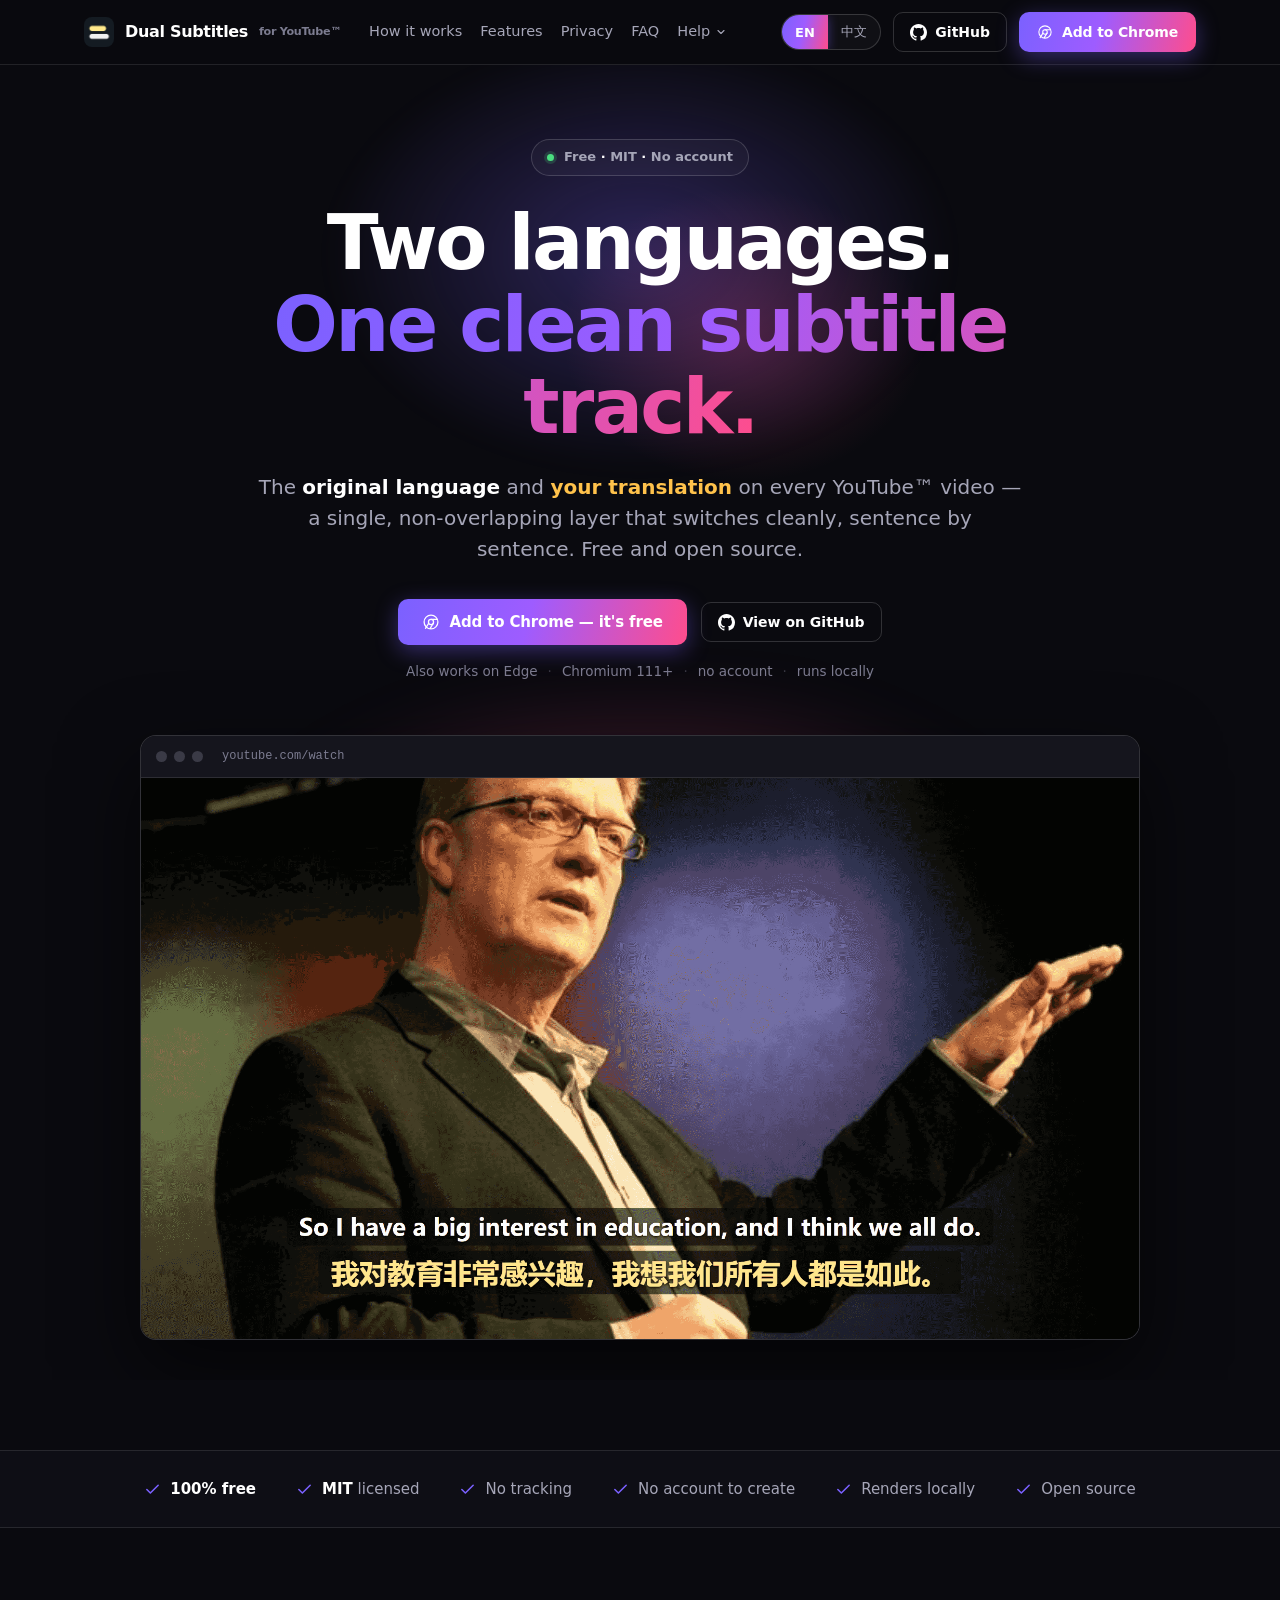
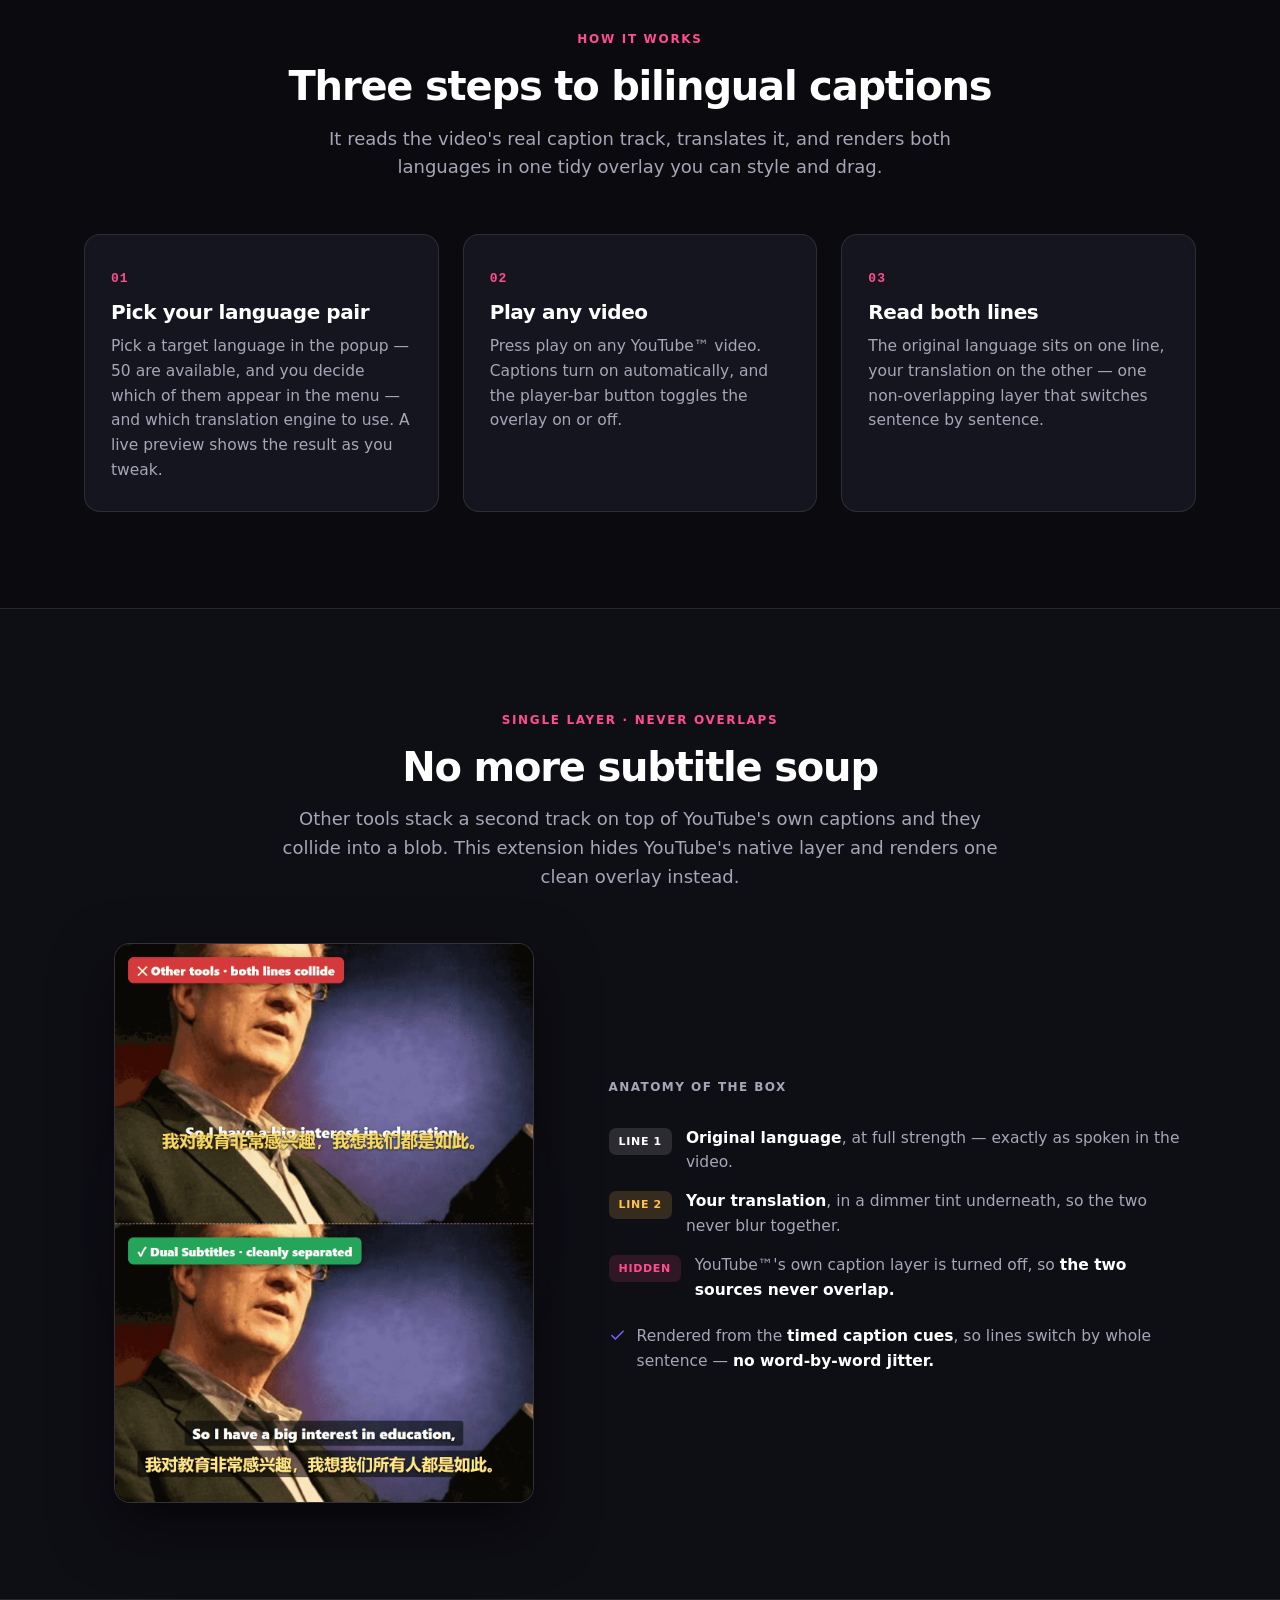
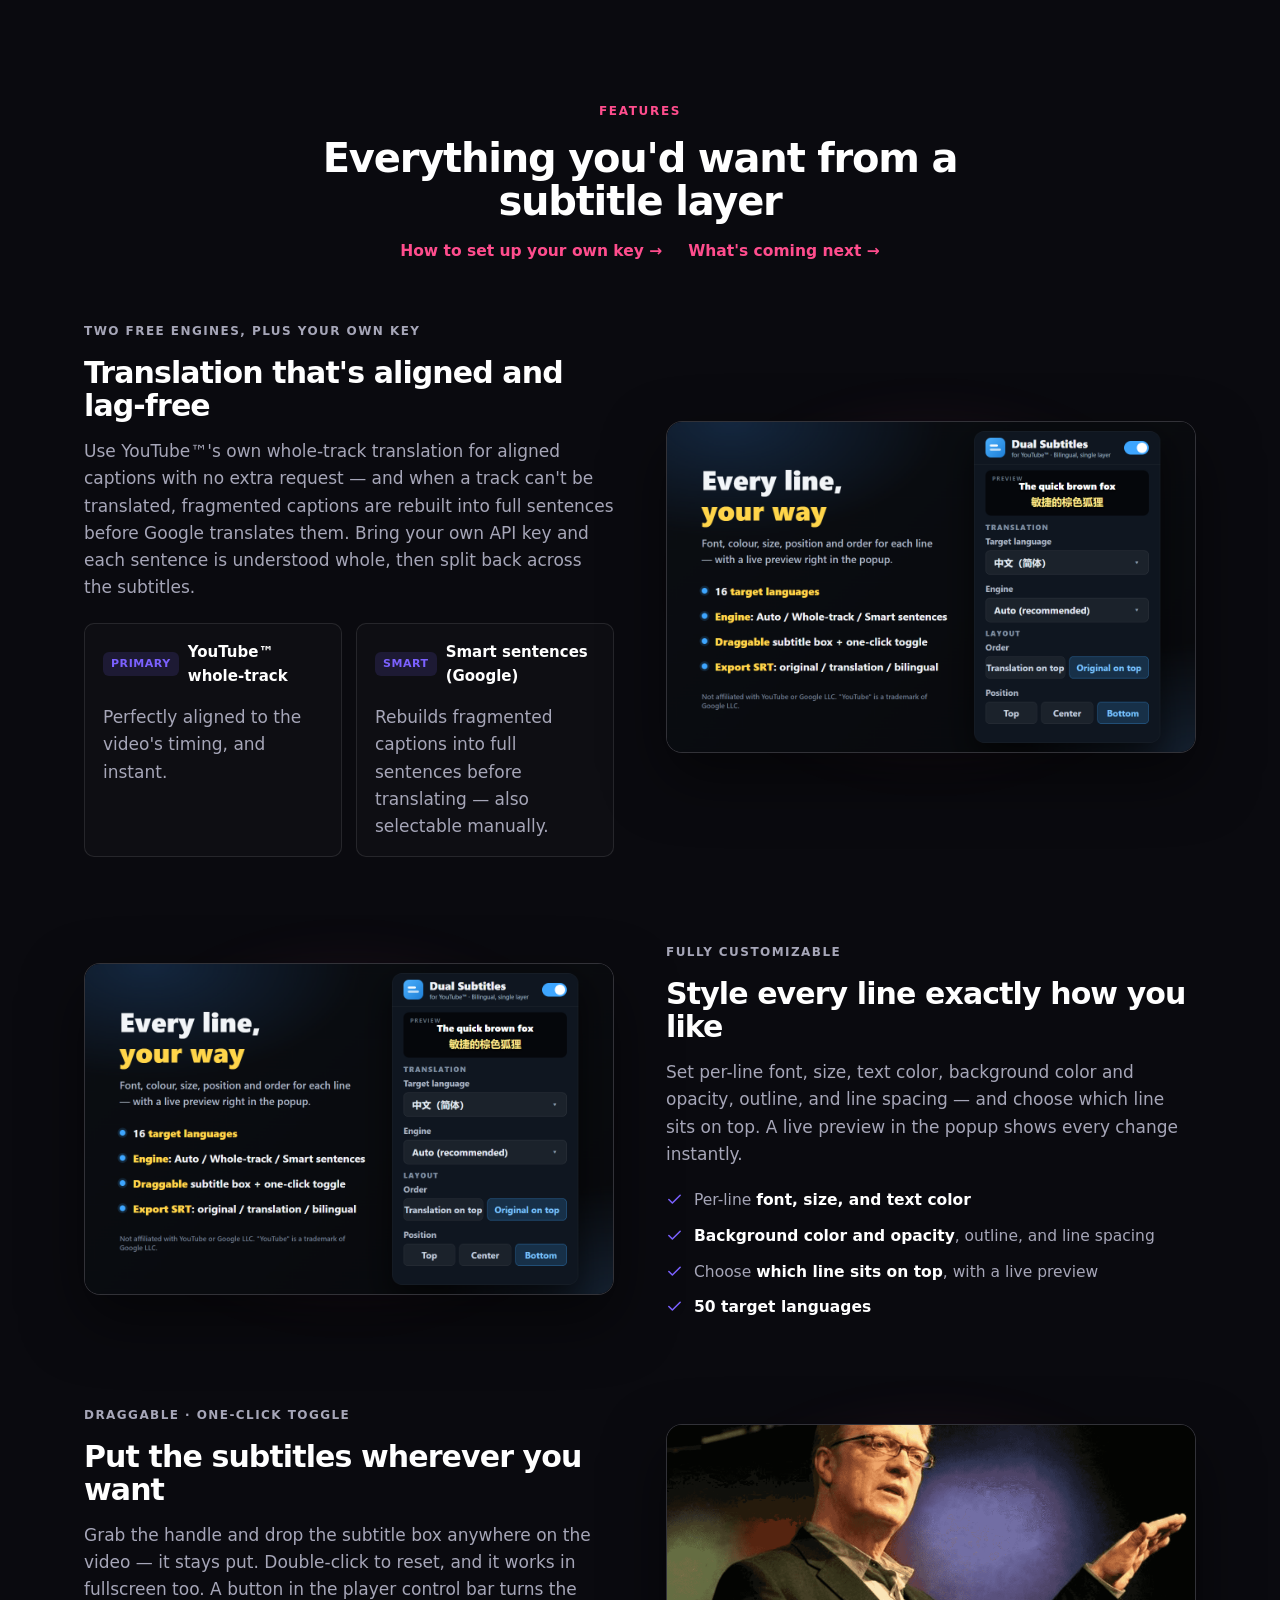
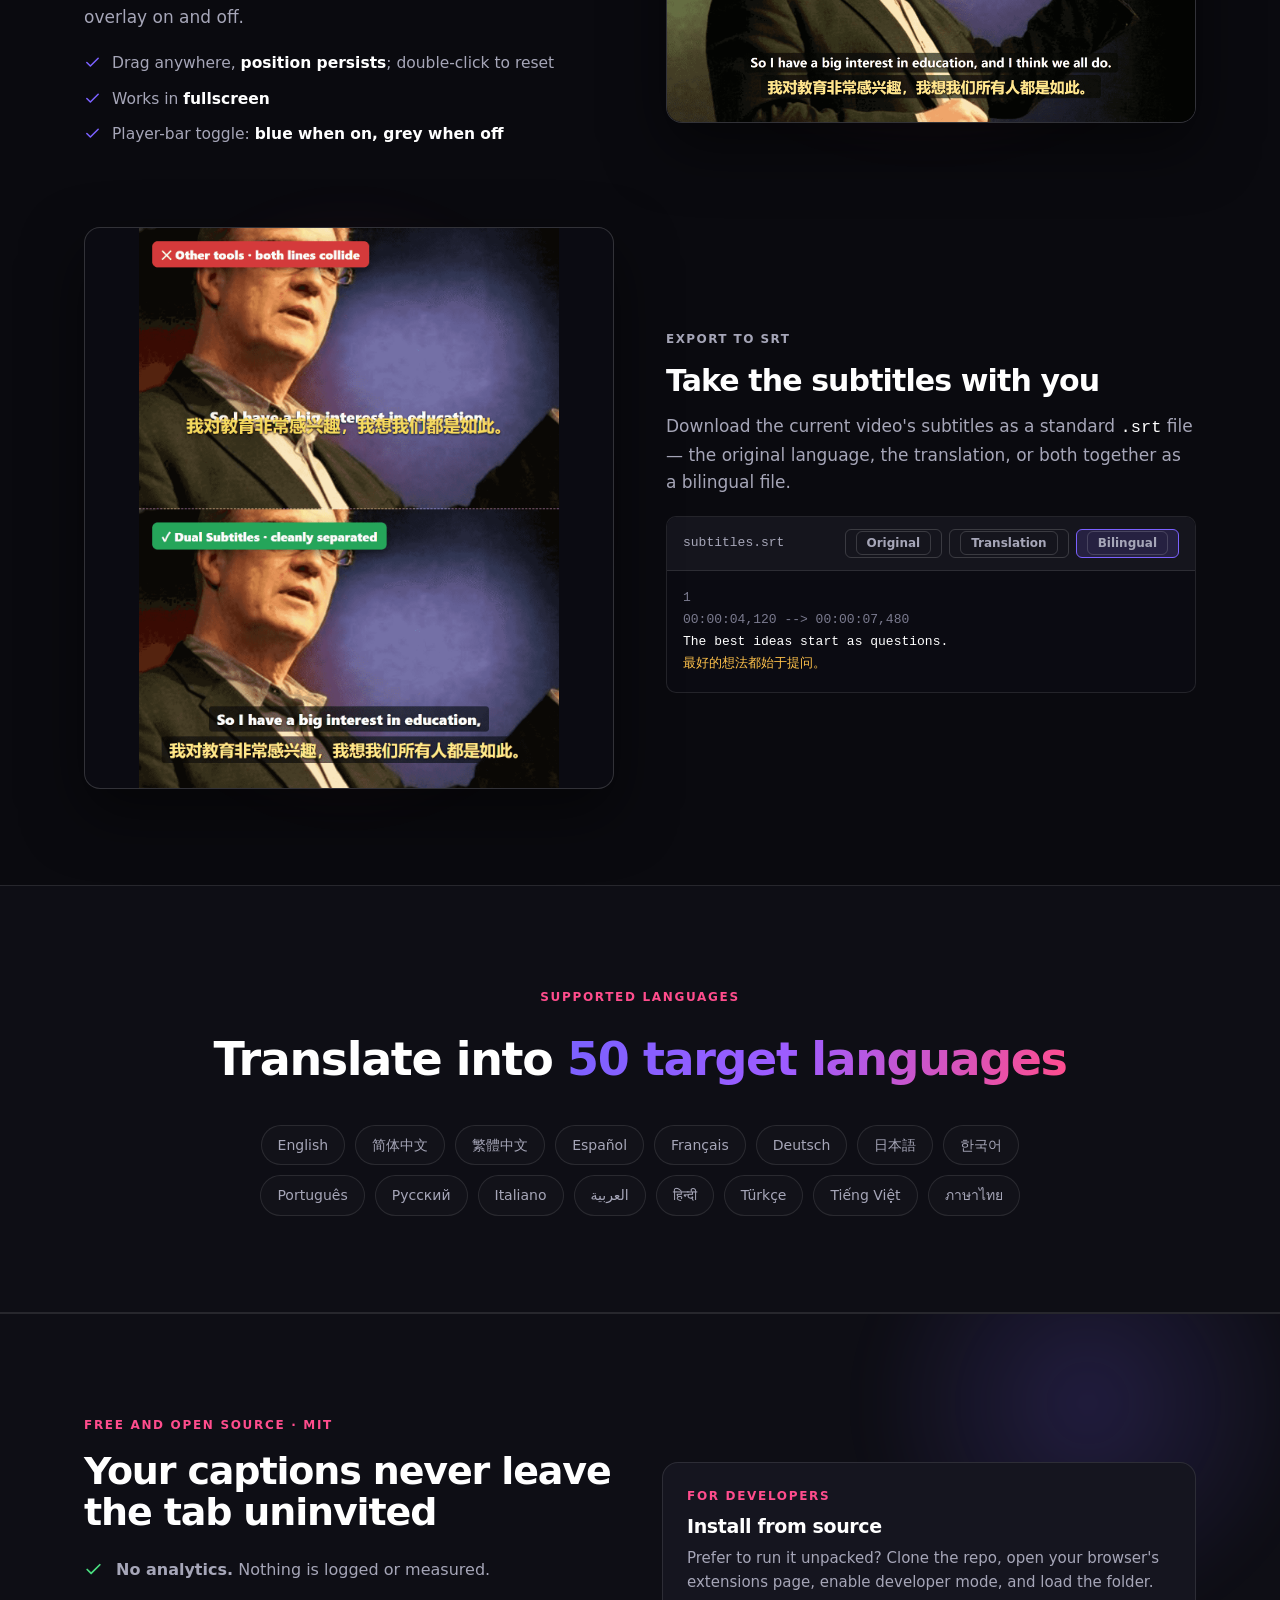
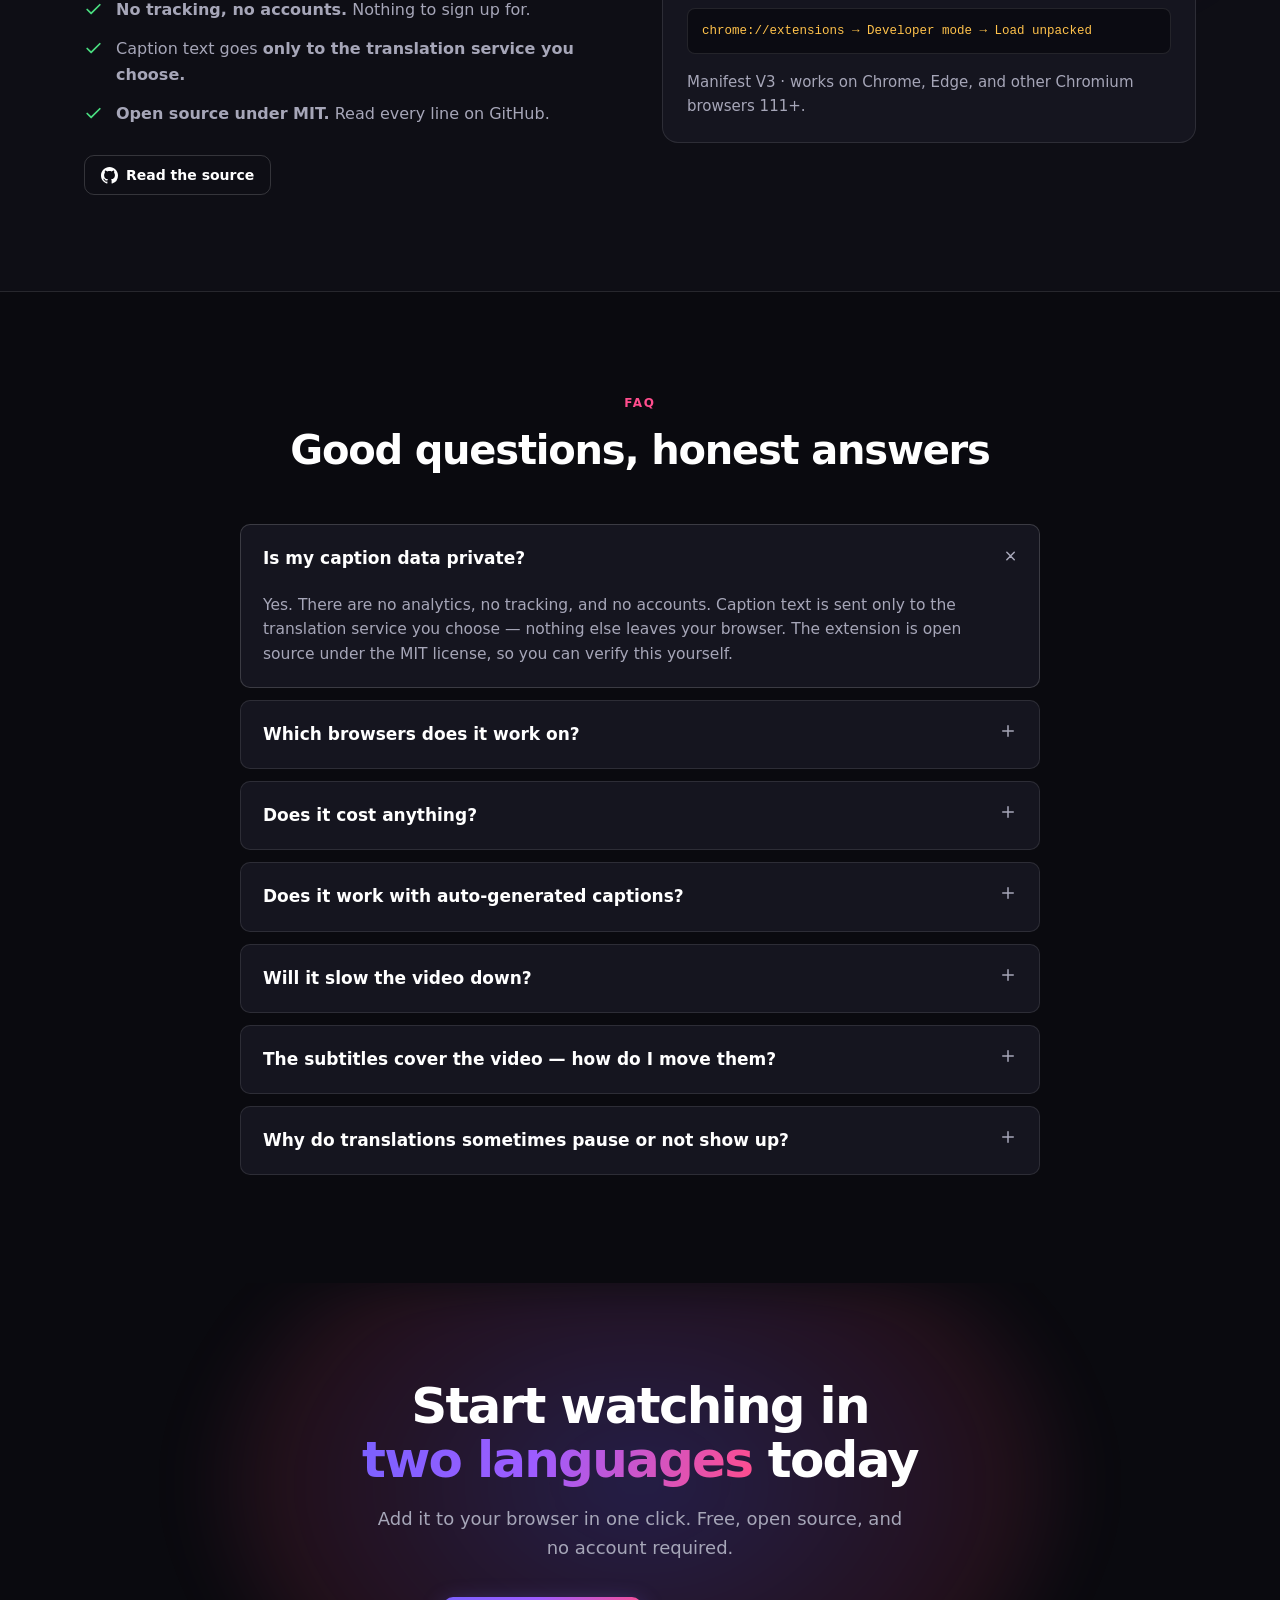
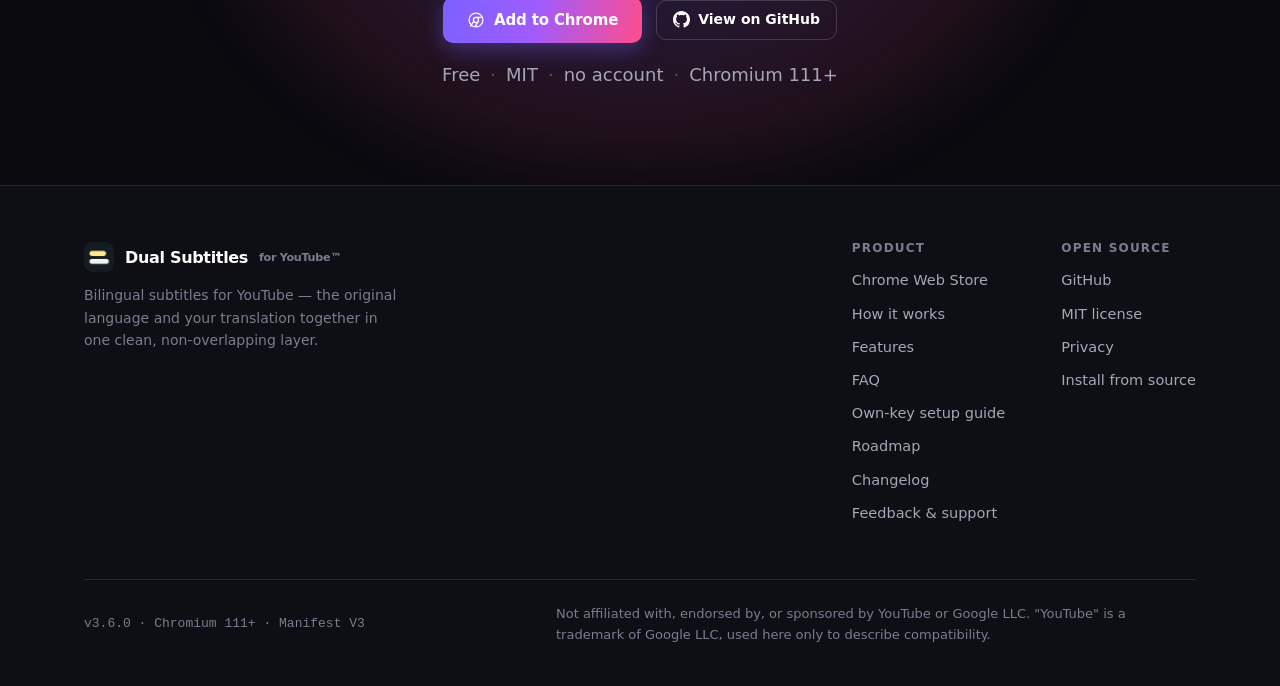
==== index.html @ d9d110aa "Site for v3.6.0: the language count, and two claims that were not true Fifty target languages, not s" ====
<!doctype html>
<html lang="en">
<head>
<meta charset="utf-8">
<meta name="viewport" content="width=device-width, initial-scale=1">
<link rel="icon" type="image/png" href="assets/icon.png">
<title>Dual Subtitles for YouTube™ — bilingual captions in one clean layer</title>
<meta name="description" content="A free, open-source (MIT) Chrome and Edge extension that shows the original language and your translation together as a single, non-overlapping subtitle layer on every YouTube video.">
<meta name="google-site-verification" content="ntm8sJQODSKTGupy_ClPUO9-YWm4VlE0yaUUz0T4YYY" />
<style>
  :root{
    --bg:#0A0A0F;
    --bg-2:#0E0E15;
    --bg-3:#12121C;
    --card:#15151F;
    --ink:#FFFFFF;
    --muted:#A6A6B8;
    --muted-2:#7C7C90;
    --line:rgba(255,255,255,0.10);
    --line-2:rgba(255,255,255,0.16);
    --accent:#7B61FF;
    --accent-2:#FF4D8D;
    --translation:#FFC24B;
    --grad:linear-gradient(105deg,#7B61FF 0%,#9E5CFF 45%,#FF4D8D 100%);
    --radius:10px;
    --radius-lg:16px;
    --maxw:1160px;
    font-synthesis-weight:none;
  }
  *{box-sizing:border-box}
  html{scroll-behavior:smooth;overflow-y:scroll} /* scrollbar always on: no nav shift between pages */
  body{
    margin:0;
    background:var(--bg);
    color:var(--ink);
    font-family:-apple-system,BlinkMacSystemFont,"Segoe UI",Roboto,system-ui,"Helvetica Neue",Arial,sans-serif;
    font-size:17px;
    line-height:1.6;
    -webkit-font-smoothing:antialiased;
    text-rendering:optimizeLegibility;
    overflow-x:hidden;
  }
  img{max-width:100%;height:auto;display:block}
  a{color:inherit;text-decoration:none}
  h1,h2,h3{margin:0;font-weight:700;letter-spacing:-0.02em;line-height:1.08}
  p{margin:0}
  ::selection{background:rgba(123,97,255,0.35)}
  .wrap{max-width:var(--maxw);margin:0 auto;padding:0 24px}
  .mono{font-family:ui-monospace,"SF Mono",Menlo,Consolas,"Liberation Mono",monospace}

  /* i18n visibility */
  [data-zh]{display:none}
  html[lang="zh"] [data-en]{display:none}
  html[lang="zh"] [data-zh]{display:inline}
  html[lang="zh"] p[data-zh],
  html[lang="zh"] h1[data-zh],
  html[lang="zh"] h2[data-zh],
  html[lang="zh"] h3[data-zh],
  html[lang="zh"] h4[data-zh],
  html[lang="zh"] div[data-zh],
  html[lang="zh"] code[data-zh],
  html[lang="zh"] li[data-zh]{display:block}
  /* code variants are display:block via .dev-note code; keep EN hide / ZH show correct */
  .dev-note code[data-zh]{display:none}
  html[lang="zh"] .dev-note code[data-en]{display:none}
  html[lang="zh"] .dev-note code[data-zh]{display:block}

  /* nav */
  .nav{position:sticky;top:0;z-index:50;backdrop-filter:saturate(140%) blur(12px);background:rgba(10,10,15,0.72);border-bottom:1px solid var(--line)}
  .nav-in{display:flex;align-items:center;gap:20px;height:64px}
  .brand{display:flex;align-items:center;gap:11px;font-weight:700;letter-spacing:-0.02em;font-size:16px;white-space:nowrap;flex:none}
  .brand img{width:30px;height:30px;border-radius:8px;aspect-ratio:1/1;object-fit:cover}
  .brand .tm{font-size:0.7em;vertical-align:super;color:var(--muted-2);font-weight:600}
  .nav-links{display:flex;align-items:center;gap:18px;margin-left:8px;flex:none}
  /* anchors and the dropdown button must be laid out the SAME way, or the
     stretched anchor puts its text at the top of the box while the inline-flex
     button centres its own — 3px apart, which is visible in the bar. */
  .nav-links>a,.nav-links>.nav-drop{display:flex;align-items:center}
  .nav-links a{color:var(--muted);font-size:14.5px;font-weight:500;white-space:nowrap}
  .nav-links a:hover{color:var(--ink)}
  .nav-right{margin-left:auto;display:flex;align-items:center;gap:12px}
  .ghost{display:inline-flex;align-items:center;gap:8px;padding:0 16px;height:40px;border:1px solid var(--line-2);border-radius:var(--radius);color:var(--ink);font-size:14px;font-weight:600;transition:border-color .15s,background .15s;white-space:nowrap}
  .ghost:hover{border-color:rgba(255,255,255,0.34);background:rgba(255,255,255,0.04)}
  .btn{display:inline-flex;align-items:center;justify-content:center;gap:9px;height:46px;padding:0 24px;border-radius:var(--radius);background:var(--grad);color:#fff;font-size:15px;font-weight:700;letter-spacing:-0.01em;border:0;cursor:pointer;box-shadow:0 6px 22px rgba(123,97,255,0.38);transition:transform .12s ease,box-shadow .15s ease}
  .btn:hover{transform:translateY(-1px);box-shadow:0 10px 30px rgba(123,97,255,0.5)}
  .btn.sm{height:40px;padding:0 18px;font-size:14px;white-space:nowrap}
  .btn svg,.ghost svg{flex:none}
  :focus-visible{outline:2px solid var(--accent);outline-offset:3px;border-radius:6px}

  /* language toggle */
  .lang-toggle{display:inline-flex;align-items:center;border:1px solid var(--line-2);border-radius:999px;overflow:hidden;background:rgba(255,255,255,0.03);height:36px;flex:none}
  .lang-toggle button{appearance:none;border:0;background:transparent;color:var(--muted);font-size:13px;font-weight:700;letter-spacing:0.01em;padding:0 13px;height:100%;cursor:pointer;font-family:inherit;transition:color .15s,background .15s;white-space:nowrap}
  .lang-toggle button:hover{color:var(--ink)}
  .lang-toggle button.active{color:#fff;background:var(--grad);box-shadow:0 2px 10px rgba(123,97,255,0.4)}

  .eyebrow{display:inline-flex;align-items:center;gap:8px;font-size:12px;font-weight:700;letter-spacing:0.12em;text-transform:uppercase;color:var(--muted)}
  .kicker{font-size:12px;font-weight:700;letter-spacing:0.14em;text-transform:uppercase;color:var(--accent-2)}

  /* hero */
  .hero{position:relative;text-align:center;padding:74px 0 40px;overflow:hidden}
  .bloom{position:absolute;inset:0;pointer-events:none;z-index:0}
  .bloom::before{content:"";position:absolute;top:-120px;left:50%;transform:translateX(-50%);width:900px;height:620px;max-width:130vw;background:radial-gradient(50% 50% at 50% 50%,rgba(123,97,255,0.30),rgba(123,97,255,0) 70%);filter:blur(10px)}
  .bloom::after{content:"";position:absolute;top:60px;left:50%;transform:translateX(-30%);width:520px;height:420px;max-width:90vw;background:radial-gradient(50% 50% at 50% 50%,rgba(255,77,141,0.22),rgba(255,77,141,0) 70%)}
  .hero-in{position:relative;z-index:1}
  .pill{display:inline-flex;align-items:center;gap:10px;padding:7px 15px;border:1px solid var(--line-2);border-radius:999px;background:rgba(255,255,255,0.03);font-size:13px;font-weight:600;color:var(--muted)}
  .pill b{color:var(--ink);font-weight:700}
  .dot{width:7px;height:7px;border-radius:50%;background:#4ade80;box-shadow:0 0 0 3px rgba(74,222,128,0.18)}
  h1{font-size:clamp(40px,7vw,76px);letter-spacing:-0.035em;margin:26px auto 0;max-width:16ch}
  h1 .g{background:var(--grad);-webkit-background-clip:text;background-clip:text;color:transparent}
  .sub{max-width:60ch;margin:24px auto 0;color:var(--muted);font-size:clamp(17px,2.2vw,20px);line-height:1.55}
  .sub .orig{color:var(--ink);font-weight:600}
  .sub .tr{color:var(--translation);font-weight:600}
  .cta{display:flex;flex-wrap:wrap;gap:14px;justify-content:center;align-items:center;margin-top:34px}
  .microcopy{margin-top:16px;font-size:13.5px;color:var(--muted-2);display:flex;gap:10px;justify-content:center;flex-wrap:wrap;align-items:center}
  .microcopy .sep{opacity:.4}
  .textlink{color:var(--muted);font-weight:600;font-size:14px;display:inline-flex;gap:6px;align-items:center;border-bottom:1px solid transparent}
  .textlink:hover{color:var(--ink);border-bottom-color:var(--line-2)}

  /* framed screenshot */
  .shot{position:relative;margin:52px auto 0;max-width:1000px}
  .shot .glow{position:absolute;inset:-6% -4% -14% -4%;background:radial-gradient(60% 60% at 50% 40%,rgba(123,97,255,0.34),rgba(255,77,141,0.14) 55%,transparent 72%);filter:blur(30px);z-index:0}
  .frame{position:relative;z-index:1;border:1px solid var(--line-2);border-radius:var(--radius-lg);background:#0b0b12;box-shadow:0 30px 80px rgba(0,0,0,0.6);overflow:hidden}
  .frame .bar{display:flex;align-items:center;gap:7px;padding:11px 15px;background:#15151d;border-bottom:1px solid var(--line)}
  .frame .bar i{width:11px;height:11px;border-radius:50%;background:#3a3a46}
  .frame .bar .url{margin-left:12px;font-size:12px;color:var(--muted-2);font-family:ui-monospace,Menlo,Consolas,monospace}
  .frame img{width:100%;height:auto;aspect-ratio:16/9;object-fit:contain;display:block;background:#0b0b12}

  /* trust strip */
  .trust{border-top:1px solid var(--line);border-bottom:1px solid var(--line);background:var(--bg-2);margin-top:70px}
  .trust-in{display:flex;flex-wrap:wrap;gap:14px 40px;align-items:center;justify-content:center;padding:26px 24px;text-align:center}
  .trust b{color:var(--ink);font-weight:700}
  .trust .item{font-size:15px;color:var(--muted);display:inline-flex;align-items:center;gap:9px}
  .trust .item svg{color:var(--accent)}

  section{padding:96px 0}
  .sec-head{max-width:720px;margin:0 auto 52px;text-align:center}
  .sec-head h2{font-size:clamp(28px,4vw,40px);letter-spacing:-0.03em;margin-top:14px}
  .sec-head p{color:var(--muted);margin-top:16px;font-size:18px}

  /* steps */
  .steps{display:grid;grid-template-columns:repeat(3,1fr);gap:24px}
  .step{position:relative;background:var(--card);border:1px solid var(--line);border-radius:var(--radius-lg);padding:28px 26px}
  .step .n{font-family:ui-monospace,Menlo,Consolas,monospace;font-size:13px;font-weight:700;color:var(--accent-2);letter-spacing:0.08em}
  .step h3{font-size:20px;margin-top:12px;letter-spacing:-0.02em}
  .step p{color:var(--muted);margin-top:10px;font-size:15.5px}

  /* before/after */
  .compare{display:grid;grid-template-columns:0.9fr 1.1fr;gap:44px;align-items:center}
  .compare .media{position:relative}
  .compare .media .glow{position:absolute;inset:-8%;background:radial-gradient(55% 55% at 50% 50%,rgba(123,97,255,0.30),transparent 70%);filter:blur(24px);z-index:0}
  .compare .media .imgframe{position:relative;z-index:1;border:1px solid var(--line-2);border-radius:var(--radius-lg);overflow:hidden;box-shadow:0 24px 60px rgba(0,0,0,0.55);max-width:420px;margin:0 auto;background:#0b0b12}
  .compare .media img{width:100%;height:auto;aspect-ratio:1080/1440;object-fit:contain;background:#0b0b12}
  .anat{list-style:none;padding:0;margin:26px 0 0;display:grid;gap:14px}
  .anat li{display:flex;gap:14px;align-items:flex-start}
  .anat .tag{flex:none;font-size:11px;font-weight:700;letter-spacing:0.06em;text-transform:uppercase;padding:5px 10px;border-radius:7px;margin-top:2px}
  .tag.orig{background:rgba(255,255,255,0.12);color:#fff}
  .tag.tr{background:rgba(255,194,75,0.16);color:var(--translation)}
  .tag.hide{background:rgba(255,77,141,0.14);color:var(--accent-2)}
  .anat li p{color:var(--muted);font-size:15.5px}
  .anat li b{color:var(--ink);font-weight:600}

  /* feature rows */
  .rows{display:grid;gap:80px}
  .row{display:grid;grid-template-columns:1fr 1fr;gap:52px;align-items:center}
  .row.rev .txt{order:2}
  .row .txt h3{font-size:clamp(24px,3vw,30px);letter-spacing:-0.03em;margin-top:14px}
  .row .txt p{color:var(--muted);margin-top:16px;font-size:17px}
  .flist{list-style:none;padding:0;margin:20px 0 0;display:grid;gap:11px}
  .flist li{display:flex;gap:11px;align-items:flex-start;color:var(--muted);font-size:15.5px}
  .flist li svg{flex:none;margin-top:3px;color:var(--accent)}
  .flist li b{color:var(--ink);font-weight:600}
  .media-frame{position:relative}
  .media-frame .glow{position:absolute;inset:-10% -6%;background:radial-gradient(55% 60% at 50% 50%,rgba(123,97,255,0.28),rgba(255,77,141,0.10) 55%,transparent 72%);filter:blur(28px);z-index:0}
  .media-frame .card-img{position:relative;z-index:1;border:1px solid var(--line-2);border-radius:var(--radius-lg);overflow:hidden;box-shadow:0 24px 60px rgba(0,0,0,0.5);background:#0b0b12}
  .media-frame img{width:100%;height:auto;object-fit:contain;background:#0b0b12}
  .media-frame img.ar-settings{aspect-ratio:1280/800}
  .media-frame img.ar-hero{aspect-ratio:16/9}
  .media-frame img.ar-compare{aspect-ratio:1080/1440;max-width:420px;margin:0 auto}

  /* engine strip */
  .engines{display:flex;flex-wrap:wrap;gap:14px;margin-top:22px}
  .engine{flex:1 1 220px;border:1px solid var(--line);border-radius:var(--radius);padding:16px 18px;background:rgba(255,255,255,0.02)}
  .engine .h{display:flex;align-items:center;gap:9px;font-weight:700;font-size:15px}
  .engine .h span.badge{font-size:11px;font-weight:700;letter-spacing:0.05em;text-transform:uppercase;color:var(--accent);background:rgba(123,97,255,0.14);padding:3px 8px;border-radius:6px}
  .engine p{margin-top:8px;color:var(--muted);font-size:14px}

  /* srt */
  .srt{margin-top:20px;border:1px solid var(--line);border-radius:var(--radius);overflow:hidden;background:#0b0b12}
  .srt .head{display:flex;flex-wrap:wrap;align-items:center;gap:10px;padding:12px 16px;border-bottom:1px solid var(--line);background:#15151d}
  .srt .head .fn{font-size:13px;color:var(--muted);font-family:ui-monospace,Menlo,Consolas,monospace}
  .srt .head .opts{margin-left:auto;display:flex;gap:7px;flex-wrap:wrap}
  .srt .head .opts span{font-size:12px;font-weight:600;color:var(--muted);border:1px solid var(--line-2);border-radius:6px;padding:4px 10px}
  .srt .head .opts span.on{color:#fff;border-color:var(--accent);background:rgba(123,97,255,0.16)}
  .srt pre{margin:0;padding:16px;font-size:13px;line-height:1.7;color:var(--muted);overflow-x:auto;font-family:ui-monospace,Menlo,Consolas,monospace}
  .srt pre .t{color:var(--muted-2)}
  .srt pre .o{color:#fff}
  .srt pre .x{color:var(--translation)}

  /* languages */
  .langs-band{text-align:center}
  .lang-count{font-size:clamp(30px,5vw,46px);letter-spacing:-0.03em;font-weight:700}
  .lang-count .g{background:var(--grad);-webkit-background-clip:text;background-clip:text;color:transparent}
  .chips{display:flex;flex-wrap:wrap;gap:10px;justify-content:center;max-width:820px;margin:28px auto 0}
  .chip{border:1px solid var(--line);border-radius:999px;padding:8px 16px;font-size:14px;font-weight:500;color:var(--muted);background:rgba(255,255,255,0.02)}
  .chip:hover{color:var(--ink);border-color:var(--line-2)}

  /* privacy */
  .privacy{position:relative;overflow:hidden;background:var(--bg-2);border-top:1px solid var(--line);border-bottom:1px solid var(--line)}
  .privacy .bloom2{position:absolute;top:-40%;right:-10%;width:640px;height:640px;max-width:80vw;background:radial-gradient(50% 50% at 50% 50%,rgba(123,97,255,0.18),transparent 70%);filter:blur(20px);pointer-events:none}
  .priv-grid{position:relative;display:grid;grid-template-columns:1fr 1fr;gap:44px;align-items:center}
  .priv-grid h2{font-size:clamp(28px,4vw,38px);letter-spacing:-0.03em}
  .priv-facts{list-style:none;padding:0;margin:24px 0 0;display:grid;gap:14px}
  .priv-facts li{display:flex;gap:13px;align-items:flex-start;font-size:16px}
  .priv-facts li svg{flex:none;margin-top:3px;color:#4ade80}
  .priv-facts li b{font-weight:700}
  .priv-facts li span{color:var(--muted)}
  .dev-note{border:1px solid var(--line);border-radius:var(--radius-lg);padding:24px;background:var(--card)}
  .dev-note .kicker{margin-bottom:10px;display:block}
  .dev-note h3{font-size:19px;letter-spacing:-0.02em}
  .dev-note p{color:var(--muted);font-size:15px;margin-top:10px}
  .dev-note code{display:block;margin-top:14px;background:#0b0b12;border:1px solid var(--line);border-radius:8px;padding:12px 14px;font-size:12.5px;color:var(--translation);font-family:ui-monospace,Menlo,Consolas,monospace;overflow-x:auto}

  /* faq */
  .faq{max-width:800px;margin:0 auto}
  details{border:1px solid var(--line);border-radius:var(--radius);background:var(--card);margin-bottom:12px;overflow:hidden}
  details[open]{border-color:var(--line-2)}
  summary{cursor:pointer;list-style:none;padding:20px 22px;font-size:17px;font-weight:600;display:flex;align-items:center;justify-content:space-between;gap:14px}
  summary::-webkit-details-marker{display:none}
  summary .ic{flex:none;color:var(--muted);transition:transform .2s}
  details[open] summary .ic{transform:rotate(45deg)}
  details p{padding:0 22px 20px;color:var(--muted);font-size:15.5px}

  /* final cta */
  .final{position:relative;text-align:center;overflow:hidden}
  .final .bloom3{position:absolute;inset:0;background:radial-gradient(50% 90% at 50% 40%,rgba(123,97,255,0.24),rgba(255,77,141,0.10) 55%,transparent 72%);filter:blur(24px);pointer-events:none}
  .final-in{position:relative}
  .final h2{font-size:clamp(30px,5vw,50px);letter-spacing:-0.035em;max-width:16ch;margin:0 auto}
  .final h2 .g{background:var(--grad);-webkit-background-clip:text;background-clip:text;color:transparent}
  .final p{color:var(--muted);margin:18px auto 0;font-size:18px;max-width:48ch}

  /* footer */
  footer{border-top:1px solid var(--line);background:var(--bg-2);padding:56px 0 40px}
  .foot-top{display:flex;flex-wrap:wrap;gap:28px;justify-content:space-between;align-items:flex-start}
  .foot-brand{max-width:320px}
  .foot-brand .brand{margin-bottom:12px}
  .foot-brand p{color:var(--muted-2);font-size:14px}
  .foot-links{display:flex;gap:56px;flex-wrap:wrap}
  .foot-col h3{font-size:12px;letter-spacing:0.1em;text-transform:uppercase;color:var(--muted-2);font-weight:700;margin:0 0 14px}
  .foot-col a{display:block;color:var(--muted);font-size:14.5px;margin-bottom:10px;font-weight:500}
  .foot-col a:hover{color:var(--ink)}
  .foot-bottom{margin-top:44px;padding-top:24px;border-top:1px solid var(--line);display:flex;flex-wrap:wrap;gap:14px;justify-content:space-between;align-items:center}
  .foot-bottom .ver{font-size:13px;color:var(--muted-2);font-family:ui-monospace,Menlo,Consolas,monospace}
  .disclaimer{font-size:13px;color:var(--muted-2);max-width:640px;line-height:1.6}

  /* mobile menu (burger) — appears exactly when the inline links hide */
  .nav-burger{display:none;width:40px;height:40px;border:1px solid var(--line-2);border-radius:var(--radius);background:transparent;color:var(--ink);cursor:pointer;align-items:center;justify-content:center;flex:none;padding:0}
  .nav-burger:hover{background:rgba(255,255,255,0.04)}
  .nav-menu{display:none;position:absolute;top:64px;left:0;right:0;background:rgba(10,10,15,0.97);backdrop-filter:saturate(140%) blur(14px);border-bottom:1px solid var(--line);padding:6px 24px 12px}
  .nav-menu a{display:block;padding:13px 2px;color:var(--muted);font-size:15.5px;font-weight:600;border-bottom:1px solid var(--line)}
  .nav-menu a:last-child{border-bottom:0}
  .nav-menu a:hover{color:var(--ink)}
  .nav-menu.open{display:block}

  /* nav ladder — measured, not guessed: full EN nav ≈ 1085px content width */
  @media (max-width:1199px){
    .nav-right .ghost{display:none}    /* GitHub stays reachable in the footer */
  }
  @media (max-width:1039px){
    .nav-links{display:none}
    .nav-burger{display:inline-flex}
  }
  @media (max-width:900px){
    section{padding:72px 0}
    .steps{grid-template-columns:1fr}
    .compare{grid-template-columns:1fr;gap:32px}
    .row{grid-template-columns:1fr;gap:28px}
    .row.rev .txt{order:0}
    .row .media-frame{order:-1}
    .priv-grid{grid-template-columns:1fr;gap:28px}
  }
  @media (max-width:560px){
    body{font-size:16px}
    .wrap{padding:0 18px}
    .hero{padding:52px 0 30px}
    .cta{flex-direction:column}
    .cta .btn,.cta .ghost{width:100%;max-width:340px;justify-content:center}
    .nav-right .ghost{display:none}
    .nav-in{gap:10px}
    .brand .tm{display:none}
    .brand{font-size:15px}
    .lang-toggle button{padding:0 10px}
    /* burger + nav CTA don't both fit under ~560 (real iPhones report up to
       440px viewports, wider than the 430 emulator preset) — the hero has a
       full-width install CTA anyway, so the nav one goes */
    .nav .btn.sm{display:none}
    .trust-in{gap:12px 22px}
    .foot-links{gap:32px}
  }

  /* help dropdown — holds every standalone page so the row stops growing */
  .nav-drop{position:relative}
  .nav-drop-btn{display:inline-flex;align-items:center;gap:5px;background:transparent;border:0;line-height:inherit;
    padding:0;font-family:inherit;font-size:14.5px;font-weight:500;color:var(--muted);
    cursor:pointer;white-space:nowrap;transition:color .15s}
  .nav-drop-btn:hover,.nav-drop.open .nav-drop-btn{color:var(--ink)}
  .nav-drop-btn svg{transition:transform .18s}
  .nav-drop.open .nav-drop-btn svg{transform:rotate(180deg)}
  .nav-drop-menu{display:none;position:absolute;top:calc(100% + 14px);left:-14px;min-width:210px;
    background:rgba(14,14,21,0.98);backdrop-filter:saturate(140%) blur(14px);
    border:1px solid var(--line-2);border-radius:12px;padding:6px;
    box-shadow:0 18px 44px rgba(0,0,0,.5)}
  .nav-drop.open .nav-drop-menu{display:block}
  .nav-drop-menu a{display:block;padding:9px 12px;border-radius:8px;color:var(--muted);
    font-size:14.5px;font-weight:500;white-space:nowrap}
  .nav-drop-menu a:hover{color:var(--ink);background:rgba(255,255,255,.06)}
  .sec-links{display:flex;flex-wrap:wrap;gap:26px;justify-content:center;margin-top:20px}
  .sec-links a{color:var(--accent-2);font-size:15.5px;font-weight:600;white-space:nowrap}
  .sec-links a:hover{text-decoration:underline}
</style>
</head>
<body>

<nav class="nav">
  <div class="wrap nav-in">
    <a href="#top" class="brand"><img src="assets/icon.png" alt="Dual Subtitles for YouTube icon" width="30" height="30">Dual Subtitles<span class="tm">for YouTube™</span></a>
    <div class="nav-links">
      <a href="./#how"><span data-en>How it works</span><span data-zh>工作原理</span></a>
      <a href="./#features"><span data-en>Features</span><span data-zh>功能特性</span></a>
      <a href="./#privacy"><span data-en>Privacy</span><span data-zh>隐私</span></a>
      <a href="./#faq"><span data-en>FAQ</span><span data-zh>常见问题</span></a>
      <div class="nav-drop">
        <button type="button" class="nav-drop-btn" id="helpBtn" aria-expanded="false"
                aria-haspopup="true" aria-controls="helpMenu" onclick="toggleHelp()">
          <span data-en>Help</span><span data-zh>帮助</span>
          <svg width="12" height="12" viewBox="0 0 24 24" fill="none" aria-hidden="true"><path d="M6 9l6 6 6-6" stroke="currentColor" stroke-width="2.2" stroke-linecap="round" stroke-linejoin="round"/></svg>
        </button>
        <div class="nav-drop-menu" id="helpMenu" role="menu">
          <a role="menuitem" href="guide.html"><span data-en>Own-key setup guide</span><span data-zh>自带 Key 教程</span></a>
          <a role="menuitem" href="roadmap.html"><span data-en>Roadmap</span><span data-zh>开发计划</span></a>
          <a role="menuitem" href="updated.html"><span data-en>Changelog</span><span data-zh>更新日志</span></a>
          <a role="menuitem" href="feedback.html"><span data-en>Feedback &amp; support</span><span data-zh>反馈与支持</span></a>
        </div>
      </div>
    </div>
    <div class="nav-right">
      <div class="lang-toggle" id="lang-toggle-group" role="group" aria-label="Language">
        <button type="button" id="lang-en" onclick="setLang('en')">EN</button>
        <button type="button" id="lang-zh" onclick="setLang('zh')">中文</button>
      </div>
      <a class="ghost" href="https://github.com/Gythiro/yt-dual-subs" target="_blank" rel="noopener">
        <svg width="17" height="17" viewBox="0 0 16 16" fill="currentColor" aria-hidden="true"><path d="M8 0C3.58 0 0 3.58 0 8c0 3.54 2.29 6.53 5.47 7.59.4.07.55-.17.55-.38 0-.19-.01-.82-.01-1.49-2.01.37-2.53-.49-2.69-.94-.09-.23-.48-.94-.82-1.13-.28-.15-.68-.52-.01-.53.63-.01 1.08.58 1.23.82.72 1.21 1.87.87 2.33.66.07-.52.28-.87.51-1.07-1.78-.2-3.64-.89-3.64-3.95 0-.87.31-1.59.82-2.15-.08-.2-.36-1.02.08-2.12 0 0 .67-.21 2.2.82.64-.18 1.32-.27 2-.27.68 0 1.36.09 2 .27 1.53-1.04 2.2-.82 2.2-.82.44 1.1.16 1.92.08 2.12.51.56.82 1.27.82 2.15 0 3.07-1.87 3.75-3.65 3.95.29.25.54.73.54 1.48 0 1.07-.01 1.93-.01 2.2 0 .21.15.46.55.38A8.01 8.01 0 0016 8c0-4.42-3.58-8-8-8z"/></svg>
        GitHub
      </a>
      <a class="btn sm" id="nav-cta" href="https://chromewebstore.google.com/detail/dual-subtitles-for-youtub/ndifcigakimmibkgeabchfaolhjpcmge" target="_blank" rel="noopener">
        <svg width="16" height="16" viewBox="0 0 24 24" fill="none" aria-hidden="true"><circle cx="12" cy="12" r="9.2" stroke="#fff" stroke-width="1.6"/><circle cx="12" cy="12" r="3.4" stroke="#fff" stroke-width="1.6"/><path d="M12 8.6h8.4M8.9 13.7 4.7 20.4M15.1 13.7 10.9 20.4" stroke="#fff" stroke-width="1.6" stroke-linecap="round"/></svg>
        <span id="nav-cta-label"><span data-en>Add to Chrome</span><span data-zh>添加到 Chrome</span></span>
      </a>
      <button type="button" class="nav-burger" id="navBurger" aria-label="Menu" aria-expanded="false" onclick="toggleMenu()">
        <svg width="20" height="20" viewBox="0 0 24 24" fill="none" aria-hidden="true"><path d="M4 7h16M4 12h16M4 17h16" stroke="currentColor" stroke-width="2" stroke-linecap="round"/></svg>
      </button>
    </div>
  </div>
  <div class="nav-menu" id="navMenu">
    <a href="#how"><span data-en>How it works</span><span data-zh>工作原理</span></a>
    <a href="#features"><span data-en>Features</span><span data-zh>功能特性</span></a>
    <a href="#privacy"><span data-en>Privacy</span><span data-zh>隐私</span></a>
    <a href="#faq"><span data-en>FAQ</span><span data-zh>常见问题</span></a>
    <a href="guide.html"><span data-en>Own-key setup guide</span><span data-zh>自带 Key 教程</span></a>
    <a href="roadmap.html"><span data-en>Roadmap</span><span data-zh>开发计划</span></a>
    <a href="updated.html"><span data-en>Changelog</span><span data-zh>更新日志</span></a>
    <a href="feedback.html"><span data-en>Feedback &amp; support</span><span data-zh>反馈与支持</span></a>
    <a href="https://github.com/Gythiro/yt-dual-subs" target="_blank" rel="noopener">GitHub</a>
  </div>
</nav>

<a id="top"></a>
<header class="hero">
  <div class="bloom" aria-hidden="true"></div>
  <div class="wrap hero-in">
    <span class="pill"><span class="dot" aria-hidden="true"></span> <span data-en>Free <b>·</b> MIT <b>·</b> No account</span><span data-zh>免费 <b>·</b> MIT 开源 <b>·</b> 无需账号</span></span>
    <h1 data-en>Two languages.<br><span class="g">One clean subtitle track.</span></h1>
    <h1 data-zh>两种语言，<br><span class="g">一层清爽字幕。</span></h1>
    <p class="sub" data-en>The <span class="orig">original language</span> and <span class="tr">your translation</span> on every YouTube™ video — a single, non-overlapping layer that switches cleanly, sentence by sentence. Free and open source.</p>
    <p class="sub" data-zh>在每一个 YouTube™ 视频上同时显示<span class="orig">原文</span>和<span class="tr">你的译文</span>——同一层字幕、互不重叠，逐句干净切换。免费且开源。</p>

    <div class="cta">
      <a class="btn" id="hero-cta" href="https://chromewebstore.google.com/detail/dual-subtitles-for-youtub/ndifcigakimmibkgeabchfaolhjpcmge" target="_blank" rel="noopener">
        <svg width="18" height="18" viewBox="0 0 24 24" fill="none" aria-hidden="true"><circle cx="12" cy="12" r="9.2" stroke="#fff" stroke-width="1.7"/><circle cx="12" cy="12" r="3.4" stroke="#fff" stroke-width="1.7"/><path d="M12 8.6h8.4M8.9 13.7 4.7 20.4M15.1 13.7 10.9 20.4" stroke="#fff" stroke-width="1.7" stroke-linecap="round"/></svg>
        <span id="hero-cta-label"><span data-en>Add to Chrome — it's free</span><span data-zh>添加到 Chrome——完全免费</span></span>
      </a>
      <a class="ghost" href="https://github.com/Gythiro/yt-dual-subs" target="_blank" rel="noopener">
        <svg width="17" height="17" viewBox="0 0 16 16" fill="currentColor" aria-hidden="true"><path d="M8 0C3.58 0 0 3.58 0 8c0 3.54 2.29 6.53 5.47 7.59.4.07.55-.17.55-.38 0-.19-.01-.82-.01-1.49-2.01.37-2.53-.49-2.69-.94-.09-.23-.48-.94-.82-1.13-.28-.15-.68-.52-.01-.53.63-.01 1.08.58 1.23.82.72 1.21 1.87.87 2.33.66.07-.52.28-.87.51-1.07-1.78-.2-3.64-.89-3.64-3.95 0-.87.31-1.59.82-2.15-.08-.2-.36-1.02.08-2.12 0 0 .67-.21 2.2.82.64-.18 1.32-.27 2-.27.68 0 1.36.09 2 .27 1.53-1.04 2.2-.82 2.2-.82.44 1.1.16 1.92.08 2.12.51.56.82 1.27.82 2.15 0 3.07-1.87 3.75-3.65 3.95.29.25.54.73.54 1.48 0 1.07-.01 1.93-.01 2.2 0 .21.15.46.55.38A8.01 8.01 0 0016 8c0-4.42-3.58-8-8-8z"/></svg>
        <span data-en>View on GitHub</span><span data-zh>在 GitHub 查看</span>
      </a>
    </div>
    <p class="microcopy" id="microcopy"><span data-en>Also works on Edge</span><span data-zh>同样支持 Edge</span> <span class="sep">·</span> <span data-en>Chromium 111+</span><span data-zh>Chromium 111+</span> <span class="sep">·</span> <span data-en>no account</span><span data-zh>本扩展无需注册</span> <span class="sep">·</span> <span data-en>runs locally</span><span data-zh>本地渲染</span></p>

    <div class="shot">
      <div class="glow" aria-hidden="true"></div>
      <div class="frame">
        <div class="bar" aria-hidden="true"><i></i><i></i><i></i><span class="url">youtube.com/watch</span></div>
        <img src="assets/hero.png" width="1920" height="1080" alt="A talk playing on YouTube with bilingual subtitles centered near the bottom: the English line above and the Chinese translation below, shown as one tidy overlay.">
      </div>
    </div>
  </div>
</header>

<div class="trust">
  <div class="wrap trust-in">
    <span class="item"><svg width="17" height="17" viewBox="0 0 24 24" fill="none" aria-hidden="true"><path d="M20 6 9 17l-5-5" stroke="currentColor" stroke-width="2.2" stroke-linecap="round" stroke-linejoin="round"/></svg><b><span data-en>100% free</span><span data-zh>完全免费</span></b></span>
    <span class="item"><svg width="17" height="17" viewBox="0 0 24 24" fill="none" aria-hidden="true"><path d="M20 6 9 17l-5-5" stroke="currentColor" stroke-width="2.2" stroke-linecap="round" stroke-linejoin="round"/></svg><span data-en><b>MIT</b> licensed</span><span data-zh><b>MIT</b> 许可</span></span>
    <span class="item"><svg width="17" height="17" viewBox="0 0 24 24" fill="none" aria-hidden="true"><path d="M20 6 9 17l-5-5" stroke="currentColor" stroke-width="2.2" stroke-linecap="round" stroke-linejoin="round"/></svg><span data-en>No tracking</span><span data-zh>无追踪</span></span>
    <span class="item"><svg width="17" height="17" viewBox="0 0 24 24" fill="none" aria-hidden="true"><path d="M20 6 9 17l-5-5" stroke="currentColor" stroke-width="2.2" stroke-linecap="round" stroke-linejoin="round"/></svg><span data-en>No account to create</span><span data-zh>本扩展无需注册</span></span>
    <span class="item"><svg width="17" height="17" viewBox="0 0 24 24" fill="none" aria-hidden="true"><path d="M20 6 9 17l-5-5" stroke="currentColor" stroke-width="2.2" stroke-linecap="round" stroke-linejoin="round"/></svg><span data-en>Renders locally</span><span data-zh>本地渲染</span></span>
    <span class="item"><svg width="17" height="17" viewBox="0 0 24 24" fill="none" aria-hidden="true"><path d="M20 6 9 17l-5-5" stroke="currentColor" stroke-width="2.2" stroke-linecap="round" stroke-linejoin="round"/></svg><span data-en>Open source</span><span data-zh>开放源代码</span></span>
  </div>
</div>

<section id="how">
  <div class="wrap">
    <div class="sec-head">
      <span class="kicker"><span data-en>How it works</span><span data-zh>工作原理</span></span>
      <h2 data-en>Three steps to bilingual captions</h2>
      <h2 data-zh>三步开启双语字幕</h2>
      <p data-en>It reads the video's real caption track, translates it, and renders both languages in one tidy overlay you can style and drag.</p>
      <p data-zh>它读取视频真实的字幕轨道，翻译后把两种语言渲染在同一层整洁的字幕里，样式可调、位置可拖。</p>
    </div>
    <div class="steps">
      <div class="step">
        <span class="n">01</span>
        <h3 data-en>Pick your language pair</h3>
        <h3 data-zh>选择你的语言组合</h3>
        <p data-en>Pick a target language in the popup — 50 are available, and you decide which of them appear in the menu — and which translation engine to use. A live preview shows the result as you tweak.</p>
        <p data-zh>在弹窗里选目标语言——共 50 种，显示哪几种由你决定——并选择使用哪个翻译引擎。实时预览会随你的调整即时呈现效果。</p>
      </div>
      <div class="step">
        <span class="n">02</span>
        <h3 data-en>Play any video</h3>
        <h3 data-zh>播放任意视频</h3>
        <p data-en>Press play on any YouTube™ video. Captions turn on automatically, and the player-bar button toggles the overlay on or off.</p>
        <p data-zh>在任意 YouTube™ 视频上点击播放。字幕会自动开启，播放栏上的按钮可随时开关字幕层。</p>
      </div>
      <div class="step">
        <span class="n">03</span>
        <h3 data-en>Read both lines</h3>
        <h3 data-zh>同时读两行</h3>
        <p data-en>The original language sits on one line, your translation on the other — one non-overlapping layer that switches sentence by sentence.</p>
        <p data-zh>原文占一行，你的译文占另一行——同一层字幕互不重叠，逐句切换。</p>
      </div>
    </div>
  </div>
</section>

<section id="single-layer" style="background:var(--bg-2);border-top:1px solid var(--line);border-bottom:1px solid var(--line)">
  <div class="wrap">
    <div class="sec-head">
      <span class="kicker"><span data-en>Single layer · never overlaps</span><span data-zh>单层显示 · 永不重叠</span></span>
      <h2 data-en>No more subtitle soup</h2>
      <h2 data-zh>告别字幕一团糊</h2>
      <p data-en>Other tools stack a second track on top of YouTube's own captions and they collide into a blob. This extension hides YouTube's native layer and renders one clean overlay instead.</p>
      <p data-zh>其他工具会在 YouTube 自带字幕上再叠一层，两者撞在一起糊成一团。本扩展会隐藏 YouTube 的原生字幕层，改为渲染一层干净的字幕。</p>
    </div>
    <div class="compare">
      <div class="media">
        <div class="glow" aria-hidden="true"></div>
        <div class="imgframe">
          <img src="assets/compare-en.png" data-src-en="assets/compare-en.png" data-src-zh="assets/compare-zh.png" width="1080" height="1440" alt="Before and after: on top, another tool where the original and translation collide into one messy blob; on the bottom, this extension showing clean, separated lines.">
        </div>
      </div>
      <div>
        <span class="eyebrow"><span data-en>Anatomy of the box</span><span data-zh>字幕框结构拆解</span></span>
        <ul class="anat">
          <li><span class="tag orig"><span data-en>Line 1</span><span data-zh>第一行</span></span><p data-en><b>Original language</b>, at full strength — exactly as spoken in the video.</p><p data-zh><b>原文</b>，完整清晰——与视频里说的一字不差。</p></li>
          <li><span class="tag tr"><span data-en>Line 2</span><span data-zh>第二行</span></span><p data-en><b>Your translation</b>, in a dimmer tint underneath, so the two never blur together.</p><p data-zh><b>你的译文</b>，以稍淡的色调置于下方，两行绝不会糊在一起。</p></li>
          <li><span class="tag hide"><span data-en>Hidden</span><span data-zh>已隐藏</span></span><p data-en>YouTube™'s own caption layer is turned off, so <b>the two sources never overlap.</b></p><p data-zh>YouTube™ 自带的字幕层已关闭，因此<b>两个来源永不重叠。</b></p></li>
        </ul>
        <ul class="flist" style="margin-top:22px">
          <li><svg width="17" height="17" viewBox="0 0 24 24" fill="none" aria-hidden="true"><path d="M20 6 9 17l-5-5" stroke="currentColor" stroke-width="2.2" stroke-linecap="round" stroke-linejoin="round"/></svg><span data-en>Rendered from the <b>timed caption cues</b>, so lines switch by whole sentence — <b>no word-by-word jitter.</b></span><span data-zh>基于<b>带时间轴的字幕轴点</b>渲染，因此字幕整句切换——<b>不会逐字抖动。</b></span></li>
        </ul>
      </div>
    </div>
  </div>
</section>

<section id="features">
  <div class="wrap">
    <div class="sec-head">
      <span class="kicker"><span data-en>Features</span><span data-zh>功能特性</span></span>
      <h2 data-en>Everything you'd want from a subtitle layer</h2>
      <h2 data-zh>一层好字幕该有的，它都有</h2>
      <p class="sec-links">
        <a href="guide.html"><span data-en>How to set up your own key</span><span data-zh>怎么配置自带 Key</span> →</a>
        <a href="roadmap.html"><span data-en>What's coming next</span><span data-zh>接下来会做什么</span> →</a>
      </p>
    </div>

    <div class="rows">

      <div class="row">
        <div class="txt">
          <span class="eyebrow"><span data-en>Two free engines, plus your own key</span><span data-zh>两套免费引擎，也可自带 Key</span></span>
          <h3 data-en>Translation that's aligned and lag-free</h3>
          <h3 data-zh>对齐精准、毫无延迟的翻译</h3>
          <p data-en>Use YouTube™'s own whole-track translation for aligned captions with no extra request — and when a track can't be translated, fragmented captions are rebuilt into full sentences before Google translates them. Bring your own API key and each sentence is understood whole, then split back across the subtitles.</p>
          <p data-zh>使用 YouTube™ 自带的整轨翻译，对齐精准、不额外发请求——视频不支持翻译时，会先把碎片字幕拼回完整句子，再交给 Google 翻译。也可以填自己的 API Key：整句理解之后再按字幕切回来。</p>
          <div class="engines">
            <div class="engine">
              <div class="h"><span class="badge"><span data-en>Primary</span><span data-zh>首选</span></span> <span data-en>YouTube™ whole-track</span><span data-zh>YouTube™ 整轨翻译</span></div>
              <p data-en>Perfectly aligned to the video's timing, and instant.</p>
              <p data-zh>与视频时间轴完美对齐，即时呈现。</p>
            </div>
            <div class="engine">
              <div class="h"><span class="badge"><span data-en>Smart</span><span data-zh>智能</span></span> <span data-en>Smart sentences (Google)</span><span data-zh>智能整句（Google）</span></div>
              <p data-en>Rebuilds fragmented captions into full sentences before translating — also selectable manually.</p>
              <p data-zh>先把碎片字幕拼回完整句子再翻译——也可以手动选用。</p>
            </div>
          </div>
        </div>
        <div class="media-frame">
          <div class="glow" aria-hidden="true"></div>
          <div class="card-img">
            <img class="ar-settings" src="assets/settings-en.png" data-src-en="assets/settings-en.png" data-src-zh="assets/settings-zh.png" width="1280" height="800" alt="The extension's settings popup showing the target language selector, the engine dropdown set to Auto, layout order, and subtitle position, next to a short feature list.">
          </div>
        </div>
      </div>

      <div class="row rev">
        <div class="txt">
          <span class="eyebrow"><span data-en>Fully customizable</span><span data-zh>高度可定制</span></span>
          <h3 data-en>Style every line exactly how you like</h3>
          <h3 data-zh>每一行都按你的喜好来</h3>
          <p data-en>Set per-line font, size, text color, background color and opacity, outline, and line spacing — and choose which line sits on top. A live preview in the popup shows every change instantly.</p>
          <p data-zh>可分别设置每行的字体、字号、文字颜色、背景颜色与透明度、描边和行间距——还能决定哪一行在上。弹窗里的实时预览会即时呈现每一处改动。</p>
          <ul class="flist">
            <li><svg width="17" height="17" viewBox="0 0 24 24" fill="none" aria-hidden="true"><path d="M20 6 9 17l-5-5" stroke="currentColor" stroke-width="2.2" stroke-linecap="round" stroke-linejoin="round"/></svg><span data-en>Per-line <b>font, size, and text color</b></span><span data-zh>每行独立的<b>字体、字号和文字颜色</b></span></li>
            <li><svg width="17" height="17" viewBox="0 0 24 24" fill="none" aria-hidden="true"><path d="M20 6 9 17l-5-5" stroke="currentColor" stroke-width="2.2" stroke-linecap="round" stroke-linejoin="round"/></svg><span data-en><b>Background color and opacity</b>, outline, and line spacing</span><span data-zh><b>背景颜色与透明度</b>、描边和行间距</span></li>
            <li><svg width="17" height="17" viewBox="0 0 24 24" fill="none" aria-hidden="true"><path d="M20 6 9 17l-5-5" stroke="currentColor" stroke-width="2.2" stroke-linecap="round" stroke-linejoin="round"/></svg><span data-en>Choose <b>which line sits on top</b>, with a live preview</span><span data-zh>选择<b>哪一行在上</b>，带实时预览</span></li>
            <li><svg width="17" height="17" viewBox="0 0 24 24" fill="none" aria-hidden="true"><path d="M20 6 9 17l-5-5" stroke="currentColor" stroke-width="2.2" stroke-linecap="round" stroke-linejoin="round"/></svg><span data-en><b>50 target languages</b></span><span data-zh><b>50 种目标语言</b></span></li>
          </ul>
        </div>
        <div class="media-frame">
          <div class="glow" aria-hidden="true"></div>
          <div class="card-img">
            <img class="ar-settings" src="assets/settings-en.png" data-src-en="assets/settings-en.png" data-src-zh="assets/settings-zh.png" width="1280" height="800" alt="The customization panel of the popup with live preview, showing per-line styling controls.">
          </div>
        </div>
      </div>

      <div class="row">
        <div class="txt">
          <span class="eyebrow"><span data-en>Draggable · one-click toggle</span><span data-zh>可拖动 · 一键开关</span></span>
          <h3 data-en>Put the subtitles wherever you want</h3>
          <h3 data-zh>字幕想放哪就放哪</h3>
          <p data-en>Grab the handle and drop the subtitle box anywhere on the video — it stays put. Double-click to reset, and it works in fullscreen too. A button in the player control bar turns the overlay on and off.</p>
          <p data-zh>抓住手柄，把字幕框拖到视频上的任意位置——它会稳稳留在那里。双击即可复位，全屏下同样可用。播放控制栏上的按钮可随时开关字幕层。</p>
          <ul class="flist">
            <li><svg width="17" height="17" viewBox="0 0 24 24" fill="none" aria-hidden="true"><path d="M20 6 9 17l-5-5" stroke="currentColor" stroke-width="2.2" stroke-linecap="round" stroke-linejoin="round"/></svg><span data-en>Drag anywhere, <b>position persists</b>; double-click to reset</span><span data-zh>随意拖动，<b>位置会被记住</b>；双击复位</span></li>
            <li><svg width="17" height="17" viewBox="0 0 24 24" fill="none" aria-hidden="true"><path d="M20 6 9 17l-5-5" stroke="currentColor" stroke-width="2.2" stroke-linecap="round" stroke-linejoin="round"/></svg><span data-en>Works in <b>fullscreen</b></span><span data-zh>支持<b>全屏</b></span></li>
            <li><svg width="17" height="17" viewBox="0 0 24 24" fill="none" aria-hidden="true"><path d="M20 6 9 17l-5-5" stroke="currentColor" stroke-width="2.2" stroke-linecap="round" stroke-linejoin="round"/></svg><span data-en>Player-bar toggle: <b>blue when on, grey when off</b></span><span data-zh>播放栏开关：<b>开启时为蓝色，关闭时为灰色</b></span></li>
          </ul>
        </div>
        <div class="media-frame">
          <div class="glow" aria-hidden="true"></div>
          <div class="card-img">
            <img class="ar-hero" src="assets/hero.png" width="1920" height="1080" alt="The bilingual subtitle box positioned near the bottom of a YouTube video, showing it can be dragged and toggled.">
          </div>
        </div>
      </div>

      <div class="row rev">
        <div class="txt">
          <span class="eyebrow"><span data-en>Export to SRT</span><span data-zh>导出为 SRT</span></span>
          <h3 data-en>Take the subtitles with you</h3>
          <h3 data-zh>把字幕随身带走</h3>
          <p data-en>Download the current video's subtitles as a standard <span class="mono" style="color:var(--ink)">.srt</span> file — the original language, the translation, or both together as a bilingual file.</p>
          <p data-zh>把当前视频的字幕下载为标准的 <span class="mono" style="color:var(--ink)">.srt</span> 文件——可选原文、译文，或两者合并成一份双语文件。</p>
          <div class="srt">
            <div class="head">
              <span class="fn">subtitles.srt</span>
              <span class="opts">
                <span><span data-en>Original</span><span data-zh>原文</span></span>
                <span><span data-en>Translation</span><span data-zh>译文</span></span>
                <span class="on"><span data-en>Bilingual</span><span data-zh>双语</span></span>
              </span>
            </div>
            <pre><span class="t">1
00:00:04,120 --&gt; 00:00:07,480</span>
<span class="o">The best ideas start as questions.</span>
<span class="x">最好的想法都始于提问。</span></pre>
          </div>
        </div>
        <div class="media-frame">
          <div class="glow" aria-hidden="true"></div>
          <div class="card-img">
            <img class="ar-compare" src="assets/compare-en.png" data-src-en="assets/compare-en.png" data-src-zh="assets/compare-zh.png" width="1080" height="1440" alt="Clean, separated bilingual subtitle lines that can be exported to an SRT file.">
          </div>
        </div>
      </div>

    </div>
  </div>
</section>

<section class="langs-band" style="background:var(--bg-2);border-top:1px solid var(--line);border-bottom:1px solid var(--line)">
  <div class="wrap">
    <span class="kicker"><span data-en>Supported languages</span><span data-zh>支持的语言</span></span>
    <p class="lang-count" style="margin-top:14px" data-en>Translate into <span class="g">50 target languages</span></p>
    <p class="lang-count" style="margin-top:14px" data-zh>可翻译成 <span class="g">50 种目标语言</span></p>
    <div class="chips">
      <span class="chip">English</span>
      <span class="chip">简体中文</span>
      <span class="chip">繁體中文</span>
      <span class="chip">Español</span>
      <span class="chip">Français</span>
      <span class="chip">Deutsch</span>
      <span class="chip">日本語</span>
      <span class="chip">한국어</span>
      <span class="chip">Português</span>
      <span class="chip">Русский</span>
      <span class="chip">Italiano</span>
      <span class="chip">العربية</span>
      <span class="chip">हिन्दी</span>
      <span class="chip">Türkçe</span>
      <span class="chip">Tiếng Việt</span>
      <span class="chip">ภาษาไทย</span>
    </div>
  </div>
</section>

<section class="privacy" id="privacy">
  <div class="bloom2" aria-hidden="true"></div>
  <div class="wrap">
    <div class="priv-grid">
      <div>
        <span class="kicker"><span data-en>Free and open source · MIT</span><span data-zh>免费且开源 · MIT</span></span>
        <h2 style="margin-top:14px" data-en>Your captions never leave the tab uninvited</h2>
        <h2 style="margin-top:14px" data-zh>你的字幕绝不会擅自离开这个标签页</h2>
        <ul class="priv-facts">
          <li><svg width="19" height="19" viewBox="0 0 24 24" fill="none" aria-hidden="true"><path d="M20 6 9 17l-5-5" stroke="currentColor" stroke-width="2.2" stroke-linecap="round" stroke-linejoin="round"/></svg><span data-en><b>No analytics.</b> Nothing is logged or measured.</span><span data-zh><b>无任何统计分析。</b>不记录、不度量任何内容。</span></li>
          <li><svg width="19" height="19" viewBox="0 0 24 24" fill="none" aria-hidden="true"><path d="M20 6 9 17l-5-5" stroke="currentColor" stroke-width="2.2" stroke-linecap="round" stroke-linejoin="round"/></svg><span data-en><b>No tracking, no accounts.</b> Nothing to sign up for.</span><span data-zh><b>无追踪、无账号。</b>无需注册任何东西。</span></li>
          <li><svg width="19" height="19" viewBox="0 0 24 24" fill="none" aria-hidden="true"><path d="M20 6 9 17l-5-5" stroke="currentColor" stroke-width="2.2" stroke-linecap="round" stroke-linejoin="round"/></svg><span data-en>Caption text goes <b>only to the translation service you choose.</b></span><span data-zh>字幕文本<b>只会发送到你自己选择的翻译服务。</b></span></li>
          <li><svg width="19" height="19" viewBox="0 0 24 24" fill="none" aria-hidden="true"><path d="M20 6 9 17l-5-5" stroke="currentColor" stroke-width="2.2" stroke-linecap="round" stroke-linejoin="round"/></svg><span data-en><b>Open source under MIT.</b> Read every line on GitHub.</span><span data-zh><b>基于 MIT 许可开源。</b>每一行代码都能在 GitHub 上查看。</span></li>
        </ul>
        <div class="cta" style="justify-content:flex-start;margin-top:28px">
          <a class="ghost" href="https://github.com/Gythiro/yt-dual-subs" target="_blank" rel="noopener">
            <svg width="17" height="17" viewBox="0 0 16 16" fill="currentColor" aria-hidden="true"><path d="M8 0C3.58 0 0 3.58 0 8c0 3.54 2.29 6.53 5.47 7.59.4.07.55-.17.55-.38 0-.19-.01-.82-.01-1.49-2.01.37-2.53-.49-2.69-.94-.09-.23-.48-.94-.82-1.13-.28-.15-.68-.52-.01-.53.63-.01 1.08.58 1.23.82.72 1.21 1.87.87 2.33.66.07-.52.28-.87.51-1.07-1.78-.2-3.64-.89-3.64-3.95 0-.87.31-1.59.82-2.15-.08-.2-.36-1.02.08-2.12 0 0 .67-.21 2.2.82.64-.18 1.32-.27 2-.27.68 0 1.36.09 2 .27 1.53-1.04 2.2-.82 2.2-.82.44 1.1.16 1.92.08 2.12.51.56.82 1.27.82 2.15 0 3.07-1.87 3.75-3.65 3.95.29.25.54.73.54 1.48 0 1.07-.01 1.93-.01 2.2 0 .21.15.46.55.38A8.01 8.01 0 0016 8c0-4.42-3.58-8-8-8z"/></svg>
            <span data-en>Read the source</span><span data-zh>查看源代码</span>
          </a>
        </div>
      </div>
      <div class="dev-note">
        <span class="kicker"><span data-en>For developers</span><span data-zh>面向开发者</span></span>
        <h3 data-en>Install from source</h3>
        <h3 data-zh>从源码安装</h3>
        <p data-en>Prefer to run it unpacked? Clone the repo, open your browser's extensions page, enable developer mode, and load the folder.</p>
        <p data-zh>更想以未打包方式运行？克隆仓库，打开浏览器的扩展页面，开启开发者模式，然后加载该文件夹即可。</p>
        <code data-en>chrome://extensions → Developer mode → Load unpacked</code>
        <code data-zh>chrome://extensions → 开发者模式 → 加载已解压的扩展程序</code>
        <p style="margin-top:16px" data-en>Manifest V3 · works on Chrome, Edge, and other Chromium browsers 111+.</p>
        <p style="margin-top:16px" data-zh>Manifest V3 · 支持 Chrome、Edge 及其他 111+ 的 Chromium 浏览器。</p>
      </div>
    </div>
  </div>
</section>

<section id="faq">
  <div class="wrap">
    <div class="sec-head">
      <span class="kicker"><span data-en>FAQ</span><span data-zh>常见问题</span></span>
      <h2 data-en>Good questions, honest answers</h2>
      <h2 data-zh>好问题，实在答</h2>
    </div>
    <div class="faq">
      <details open>
        <summary><span data-en>Is my caption data private?</span><span data-zh>我的字幕数据私密吗？</span><span class="ic"><svg width="18" height="18" viewBox="0 0 24 24" fill="none" aria-hidden="true"><path d="M12 5v14M5 12h14" stroke="currentColor" stroke-width="2" stroke-linecap="round"/></svg></span></summary>
        <p data-en>Yes. There are no analytics, no tracking, and no accounts. Caption text is sent only to the translation service you choose — nothing else leaves your browser. The extension is open source under the MIT license, so you can verify this yourself.</p>
        <p data-zh>私密。没有任何统计分析、追踪或账号。字幕文本只会发送到你自己选择的翻译服务——其余内容都不会离开你的浏览器。本扩展基于 MIT 许可开源，你可以自行核实。</p>
      </details>
      <details>
        <summary><span data-en>Which browsers does it work on?</span><span data-zh>它支持哪些浏览器？</span><span class="ic"><svg width="18" height="18" viewBox="0 0 24 24" fill="none" aria-hidden="true"><path d="M12 5v14M5 12h14" stroke="currentColor" stroke-width="2" stroke-linecap="round"/></svg></span></summary>
        <p data-en>Chrome, Edge, and other Chromium-based browsers on version 111 or newer. It's a Manifest V3 extension. You can install it from the Chrome Web Store, or load it unpacked from the source on GitHub.</p>
        <p data-zh>支持 Chrome、Edge 以及其他基于 Chromium、版本 111 或更高的浏览器。它是一个 Manifest V3 扩展。你可以从 Chrome Web Store 安装，也可以从 GitHub 上的源码以未打包方式加载。</p>
      </details>
      <details>
        <summary><span data-en>Does it cost anything?</span><span data-zh>它收费吗？</span><span class="ic"><svg width="18" height="18" viewBox="0 0 24 24" fill="none" aria-hidden="true"><path d="M12 5v14M5 12h14" stroke="currentColor" stroke-width="2" stroke-linecap="round"/></svg></span></summary>
        <p data-en>No. It's completely free and open source under the MIT license. There's no paid tier, no subscription, and no account to create.</p>
        <p data-zh>不收费。它完全免费，基于 MIT 许可开源。没有付费档位、没有订阅，也不用创建账号。</p>
      </details>
      <details>
        <summary><span data-en>Does it work with auto-generated captions?</span><span data-zh>它支持自动生成的字幕吗？</span><span class="ic"><svg width="18" height="18" viewBox="0 0 24 24" fill="none" aria-hidden="true"><path d="M12 5v14M5 12h14" stroke="currentColor" stroke-width="2" stroke-linecap="round"/></svg></span></summary>
        <p data-en>Yes. It reads the video's real caption track, and it can turn captions on for you automatically. If needed, it also falls back to reading the on-screen caption text, and it survives YouTube's single-page navigation.</p>
        <p data-zh>支持。它会读取视频真实的字幕轨道，并能自动为你开启字幕。必要时还会回退到直接读取屏幕上显示的字幕文本，并且在 YouTube 的单页跳转中依然稳定工作。</p>
      </details>
      <details>
        <summary><span data-en>Will it slow the video down?</span><span data-zh>它会让视频变卡吗？</span><span class="ic"><svg width="18" height="18" viewBox="0 0 24 24" fill="none" aria-hidden="true"><path d="M12 5v14M5 12h14" stroke="currentColor" stroke-width="2" stroke-linecap="round"/></svg></span></summary>
        <p data-en>No. YouTube™'s whole-track translation is instant and perfectly aligned, and the Smart sentences engine prefetches ahead of playback so there's no lag. Lines are rendered from the timed cues, so they switch by whole sentence without flicker.</p>
        <p data-zh>不会。YouTube™ 的整轨翻译即时呈现、对齐精准，智能整句引擎也会在播放前提前预取，因此毫无延迟。字幕基于带时间轴的轴点渲染，整句切换、不会闪烁。</p>
      </details>
      <details>
        <summary><span data-en>The subtitles cover the video — how do I move them?</span><span data-zh>字幕挡住画面了，位置怎么调？</span><span class="ic"><svg width="18" height="18" viewBox="0 0 24 24" fill="none" aria-hidden="true"><path d="M12 5v14M5 12h14" stroke="currentColor" stroke-width="2" stroke-linecap="round"/></svg></span></summary>
        <p data-en>Hover the subtitle box and drag the little round handle at its top-left corner to put it anywhere on the video — the position is remembered per device, and double-clicking the handle resets it. The popup also has top / center / bottom presets, plus per-line font size and spacing. Since v3.5.0 the box automatically steps above the progress bar while the player controls are visible.</p>
        <p data-zh>把鼠标移到字幕框上，按住左上角的小圆形手柄就能把它拖到画面任意位置——位置会记住，双击手柄可复位。弹窗里还有顶部/居中/底部三个预设，以及每行的字号、行距等设置。从 v3.5.0 起，播放器控件出现时字幕框还会自动上移避开进度条。</p>
      </details>
      <details>
        <summary><span data-en>Why do translations sometimes pause or not show up?</span><span data-zh>为什么翻译有时不出来、或者停一下？</span><span class="ic"><svg width="18" height="18" viewBox="0 0 24 24" fill="none" aria-hidden="true"><path d="M12 5v14M5 12h14" stroke="currentColor" stroke-width="2" stroke-linecap="round"/></svg></span></summary>
        <p data-en>The Smart sentences engine uses Google's free public endpoint. Under heavy use — long videos, lots of seeking — it may briefly rate-limit. The extension notices, slows down and retries on its own: the translation line shows "…" while it waits, and translations resume automatically, usually within seconds to a couple of minutes. Already-translated sentences stay cached. YouTube's own whole-track translation can be limited too — when that happens the extension falls back to the sentence engine and comes back for the whole-track version a little later.</p>
        <p data-zh>智能整句引擎走的是 Google 免费公共接口，重度使用（超长视频、频繁拖进度条）时可能被短暂限流。扩展会自己发现并放慢重试：等待期间译文行显示「…」，翻译通常在几秒到一两分钟内自动恢复。已翻译过的句子有缓存不受影响。YouTube 自带的整轨翻译同样可能被限流——真遇上时扩展会先用整句引擎顶上，过一会儿再回头去要整轨译文。</p>
      </details>
    </div>
  </div>
</section>

<section class="final">
  <div class="bloom3" aria-hidden="true"></div>
  <div class="wrap final-in">
    <h2 data-en>Start watching in <span class="g">two languages</span> today</h2>
    <h2 data-zh>今天就开始<span class="g">用双语</span>看视频</h2>
    <p data-en>Add it to your browser in one click. Free, open source, and no account required.</p>
    <p data-zh>一键添加到你的浏览器。免费、开源，无需账号。</p>
    <div class="cta">
      <a class="btn" id="final-cta" href="https://chromewebstore.google.com/detail/dual-subtitles-for-youtub/ndifcigakimmibkgeabchfaolhjpcmge" target="_blank" rel="noopener">
        <svg width="18" height="18" viewBox="0 0 24 24" fill="none" aria-hidden="true"><circle cx="12" cy="12" r="9.2" stroke="#fff" stroke-width="1.7"/><circle cx="12" cy="12" r="3.4" stroke="#fff" stroke-width="1.7"/><path d="M12 8.6h8.4M8.9 13.7 4.7 20.4M15.1 13.7 10.9 20.4" stroke="#fff" stroke-width="1.7" stroke-linecap="round"/></svg>
        <span id="final-cta-label"><span data-en>Add to Chrome</span><span data-zh>添加到 Chrome</span></span>
      </a>
      <a class="ghost" href="https://github.com/Gythiro/yt-dual-subs" target="_blank" rel="noopener">
        <svg width="17" height="17" viewBox="0 0 16 16" fill="currentColor" aria-hidden="true"><path d="M8 0C3.58 0 0 3.58 0 8c0 3.54 2.29 6.53 5.47 7.59.4.07.55-.17.55-.38 0-.19-.01-.82-.01-1.49-2.01.37-2.53-.49-2.69-.94-.09-.23-.48-.94-.82-1.13-.28-.15-.68-.52-.01-.53.63-.01 1.08.58 1.23.82.72 1.21 1.87.87 2.33.66.07-.52.28-.87.51-1.07-1.78-.2-3.64-.89-3.64-3.95 0-.87.31-1.59.82-2.15-.08-.2-.36-1.02.08-2.12 0 0 .67-.21 2.2.82.64-.18 1.32-.27 2-.27.68 0 1.36.09 2 .27 1.53-1.04 2.2-.82 2.2-.82.44 1.1.16 1.92.08 2.12.51.56.82 1.27.82 2.15 0 3.07-1.87 3.75-3.65 3.95.29.25.54.73.54 1.48 0 1.07-.01 1.93-.01 2.2 0 .21.15.46.55.38A8.01 8.01 0 0016 8c0-4.42-3.58-8-8-8z"/></svg>
        <span data-en>View on GitHub</span><span data-zh>在 GitHub 查看</span>
      </a>
    </div>
    <p class="microcopy"><span data-en>Free</span><span data-zh>免费</span> <span class="sep">·</span> MIT <span class="sep">·</span> <span data-en>no account</span><span data-zh>本扩展无需注册</span> <span class="sep">·</span> Chromium 111+</p>
  </div>
</section>

<footer>
  <div class="wrap">
    <div class="foot-top">
      <div class="foot-brand">
        <a href="#top" class="brand"><img src="assets/icon.png" alt="Dual Subtitles for YouTube icon" width="30" height="30">Dual Subtitles<span class="tm">for YouTube™</span></a>
        <p data-en>Bilingual subtitles for YouTube — the original language and your translation together in one clean, non-overlapping layer.</p>
        <p data-zh>为 YouTube 打造的双语字幕——原文与你的译文同处一层，干净整洁、互不重叠。</p>
      </div>
      <div class="foot-links">
        <div class="foot-col">
          <h3><span data-en>Product</span><span data-zh>产品</span></h3>
          <a href="https://chromewebstore.google.com/detail/dual-subtitles-for-youtub/ndifcigakimmibkgeabchfaolhjpcmge" target="_blank" rel="noopener">Chrome Web Store</a>
          <a href="#how"><span data-en>How it works</span><span data-zh>工作原理</span></a>
          <a href="#features"><span data-en>Features</span><span data-zh>功能特性</span></a>
          <a href="#faq"><span data-en>FAQ</span><span data-zh>常见问题</span></a>
          <a href="guide.html"><span data-en>Own-key setup guide</span><span data-zh>自带 Key 教程</span></a>
          <a href="roadmap.html"><span data-en>Roadmap</span><span data-zh>开发计划</span></a>
          <a href="updated.html"><span data-en>Changelog</span><span data-zh>更新日志</span></a>
          <a href="feedback.html"><span data-en>Feedback &amp; support</span><span data-zh>反馈与支持</span></a>
        </div>
        <div class="foot-col">
          <h3><span data-en>Open source</span><span data-zh>开放源代码</span></h3>
          <a href="https://github.com/Gythiro/yt-dual-subs" target="_blank" rel="noopener">GitHub</a>
          <a href="https://github.com/Gythiro/yt-dual-subs" target="_blank" rel="noopener"><span data-en>MIT license</span><span data-zh>MIT 许可</span></a>
          <a href="#privacy"><span data-en>Privacy</span><span data-zh>隐私</span></a>
          <a href="#privacy"><span data-en>Install from source</span><span data-zh>从源码安装</span></a>
        </div>
      </div>
    </div>
    <div class="foot-bottom">
      <span class="ver">v3.6.0 · Chromium 111+ · Manifest V3</span>
      <p class="disclaimer" data-en>Not affiliated with, endorsed by, or sponsored by YouTube or Google LLC. "YouTube" is a trademark of Google LLC, used here only to describe compatibility.</p>
      <p class="disclaimer" data-zh>本站与本扩展非 YouTube 或 Google LLC 官方出品，与其无任何关联，亦未获其背书或赞助。「YouTube」是 Google LLC 的商标，此处仅用于说明兼容性。</p>
    </div>
  </div>
</footer>

<script>
  (function () {
  
  // aria-label cannot be switched by the CSS the rest of the page uses, so the
  // two chrome controls carry both strings and are set here.
  var ARIA = [
    ["lang-toggle-group", "Language", "语言"],
    ["navBurger", "Menu", "菜单"]
  ];
  var setAria = function (lang) {
    ARIA.forEach(function (row) {
      var el = document.getElementById(row[0]);
      if (el) el.setAttribute("aria-label", lang === "zh" ? row[2] : row[1]);
    });
  };
  var STORAGE_KEY = "dsfy-lang";

    function applyLangToImages(lang) {
      var imgs = document.querySelectorAll("img[data-src-en]");
      for (var i = 0; i < imgs.length; i++) {
        var img = imgs[i];
        var next = lang === "zh" ? img.getAttribute("data-src-zh") : img.getAttribute("data-src-en");
        if (next && img.getAttribute("src") !== next) img.setAttribute("src", next);
      }
    }

    function applyEdgeCopy(lang) {
      try {
        var ua = navigator.userAgent || "";
        var isEdge = /\bEdg(e|A|iOS)?\//.test(ua);
        if (!isEdge) return;
        var map = {
          en: {
            "hero-cta-label": "Add to Edge — it's free",
            "nav-cta-label": "Add to Edge",
            "final-cta-label": "Add to Edge"
          },
          zh: {
            "hero-cta-label": "添加到 Edge——完全免费",
            "nav-cta-label": "添加到 Edge",
            "final-cta-label": "添加到 Edge"
          }
        };
        var labels = map[lang] || map.en;
        Object.keys(labels).forEach(function (id) {
          var el = document.getElementById(id);
          if (el) el.textContent = labels[id];
        });
      } catch (e) {}
    }

    window.setLang = function (lang) {
      if (lang !== "zh") lang = "en";
      document.documentElement.setAttribute("lang", lang);
      var enBtn = document.getElementById("lang-en");
      var zhBtn = document.getElementById("lang-zh");
      if (enBtn) enBtn.classList.toggle("active", lang === "en");
      if (zhBtn) zhBtn.classList.toggle("active", lang === "zh");
      applyLangToImages(lang);
      applyEdgeCopy(lang);
      setAria(lang);
    try { localStorage.setItem(STORAGE_KEY, lang); } catch (e) {}
    };

    window.toggleMenu = function () {
      var m = document.getElementById("navMenu");
      var b = document.getElementById("navBurger");
      if (!m) return;
      var open = !m.classList.contains("open");
      m.classList.toggle("open", open);
      if (b) b.setAttribute("aria-expanded", open ? "true" : "false");
    };
    var navMenuEl = document.getElementById("navMenu");
    if (navMenuEl) navMenuEl.addEventListener("click", function (e) {
      if (e.target && e.target.closest && e.target.closest("a")) window.toggleMenu();
    });

    // ?lang= (used by the extension's welcome/update links) wins over the
    // stored choice; then localStorage; then the browser language.
    var saved = null;
    try { saved = new URLSearchParams(location.search).get("lang"); } catch (e) {}
    if (saved !== "zh" && saved !== "en") {
      try {
        var v = localStorage.getItem(STORAGE_KEY);
        if (v === "zh" || v === "en") saved = v;
      } catch (e) {}
    }
    if (saved !== "zh" && saved !== "en") {
      saved = (navigator.language || "").toLowerCase().indexOf("zh") === 0 ? "zh" : "en";
    }
    window.setLang(saved);
  })();
</script>

<!-- Cloudflare Web Analytics (cookieless, no personal data) --><script defer src='https://static.cloudflareinsights.com/beacon.min.js' data-cf-beacon='{"token": "9a291d0094db4643a7f4795a003e2419"}'></script><!-- End Cloudflare Web Analytics -->


<script>
// Dropdown kept out of the main IIFE on purpose: it is the only nav behaviour
// shared by all five pages, so it lives in one block that is easy to diff.
(function () {
  var drop = document.querySelector(".nav-drop");
  window.toggleHelp = function () {
    if (!drop) return;
    var open = !drop.classList.contains("open");
    drop.classList.toggle("open", open);
    var b = document.getElementById("helpBtn");
    if (b) b.setAttribute("aria-expanded", open ? "true" : "false");
  };
  document.addEventListener("click", function (e) {
    if (!drop || !drop.classList.contains("open")) return;
    if (!drop.contains(e.target)) window.toggleHelp();
  });
  document.addEventListener("keydown", function (e) {
    if (e.key === "Escape" && drop && drop.classList.contains("open")) {
      window.toggleHelp();
      var b = document.getElementById("helpBtn");
      if (b) b.focus();
    }
  });
})();
</script>

</body>
</html>
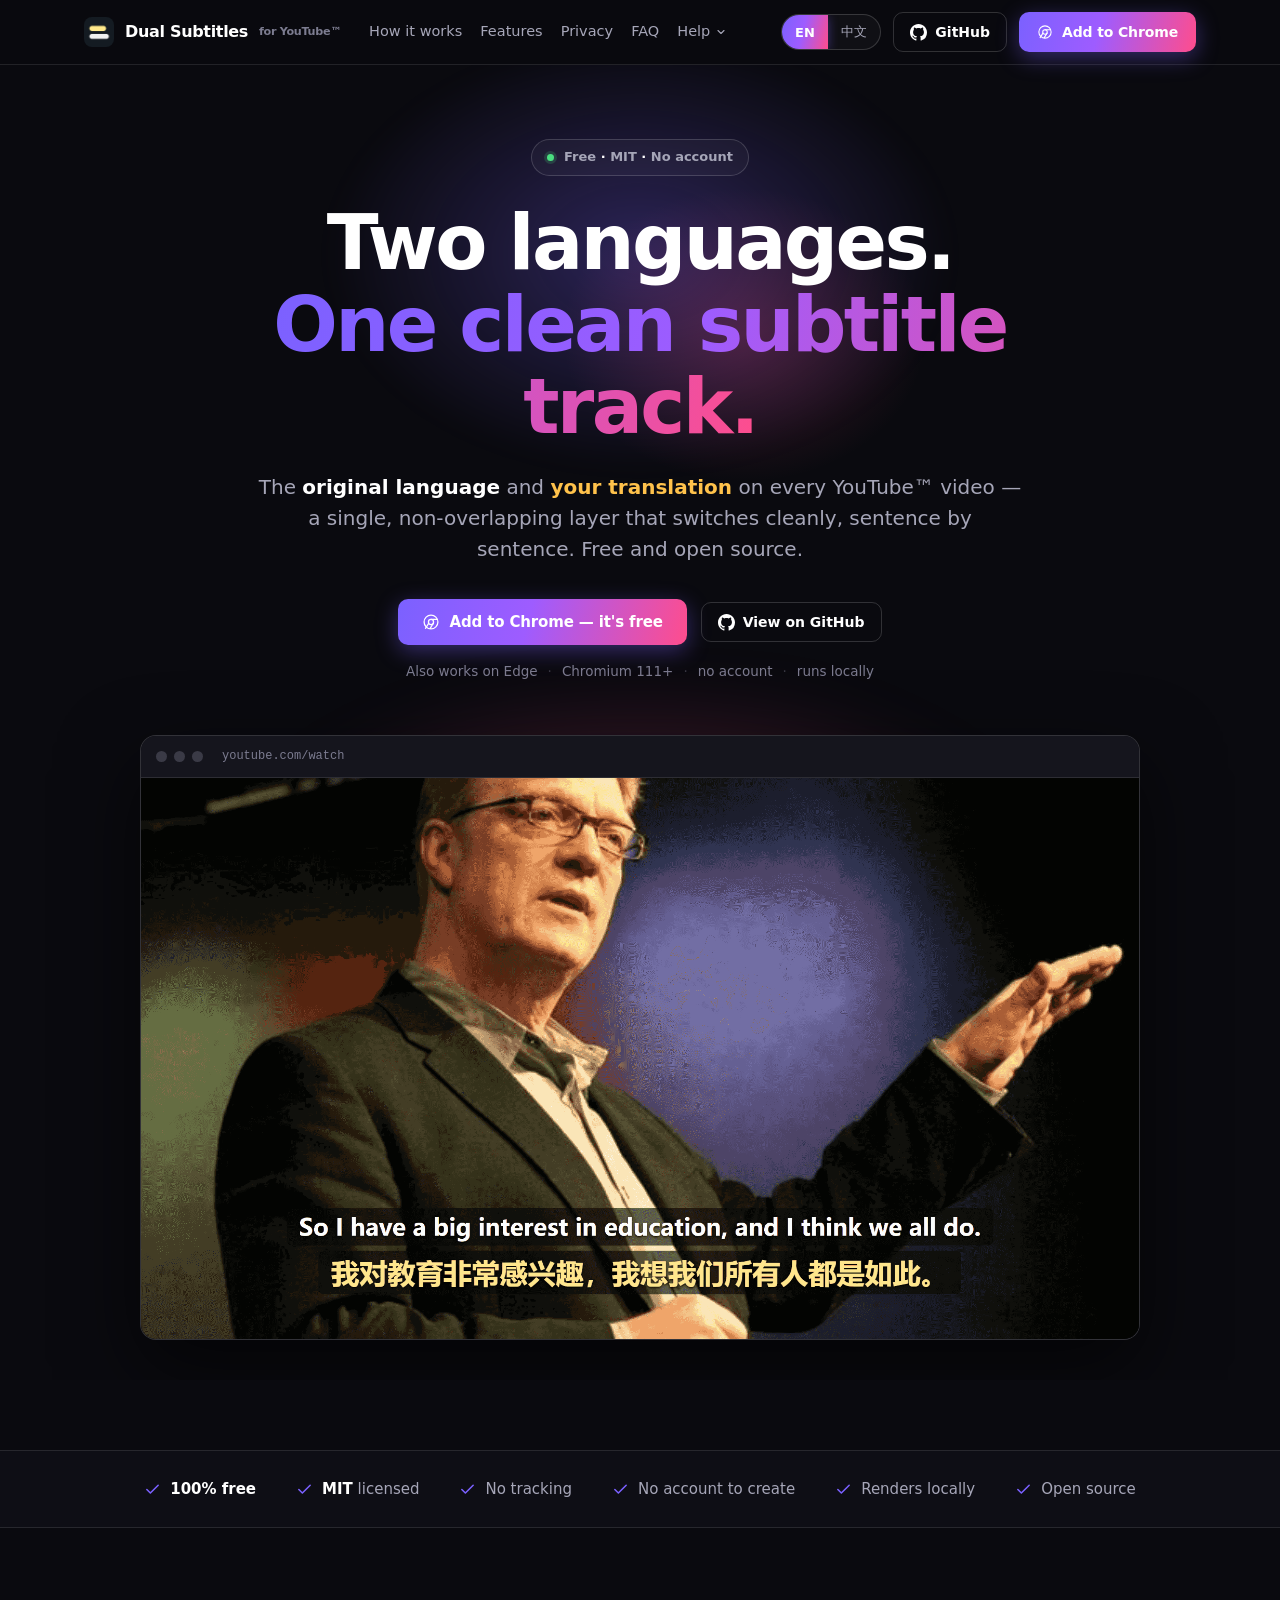
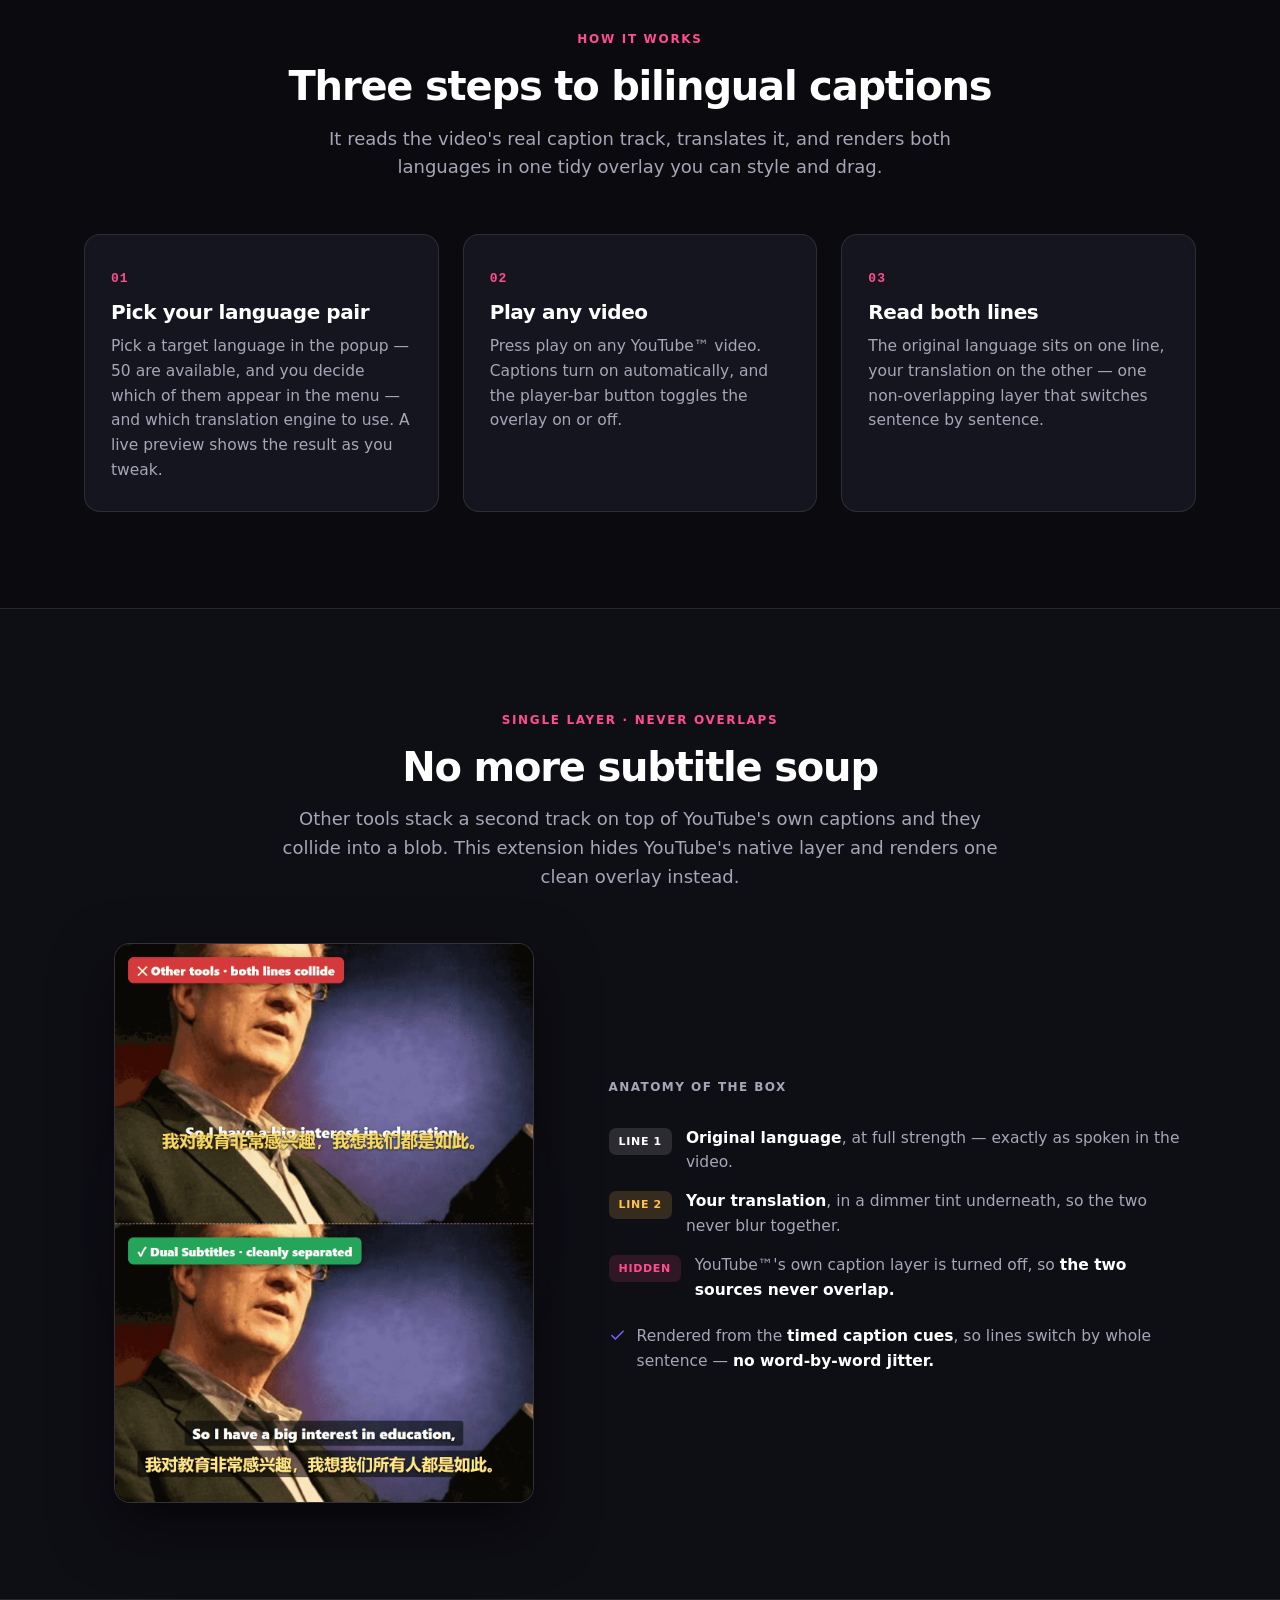
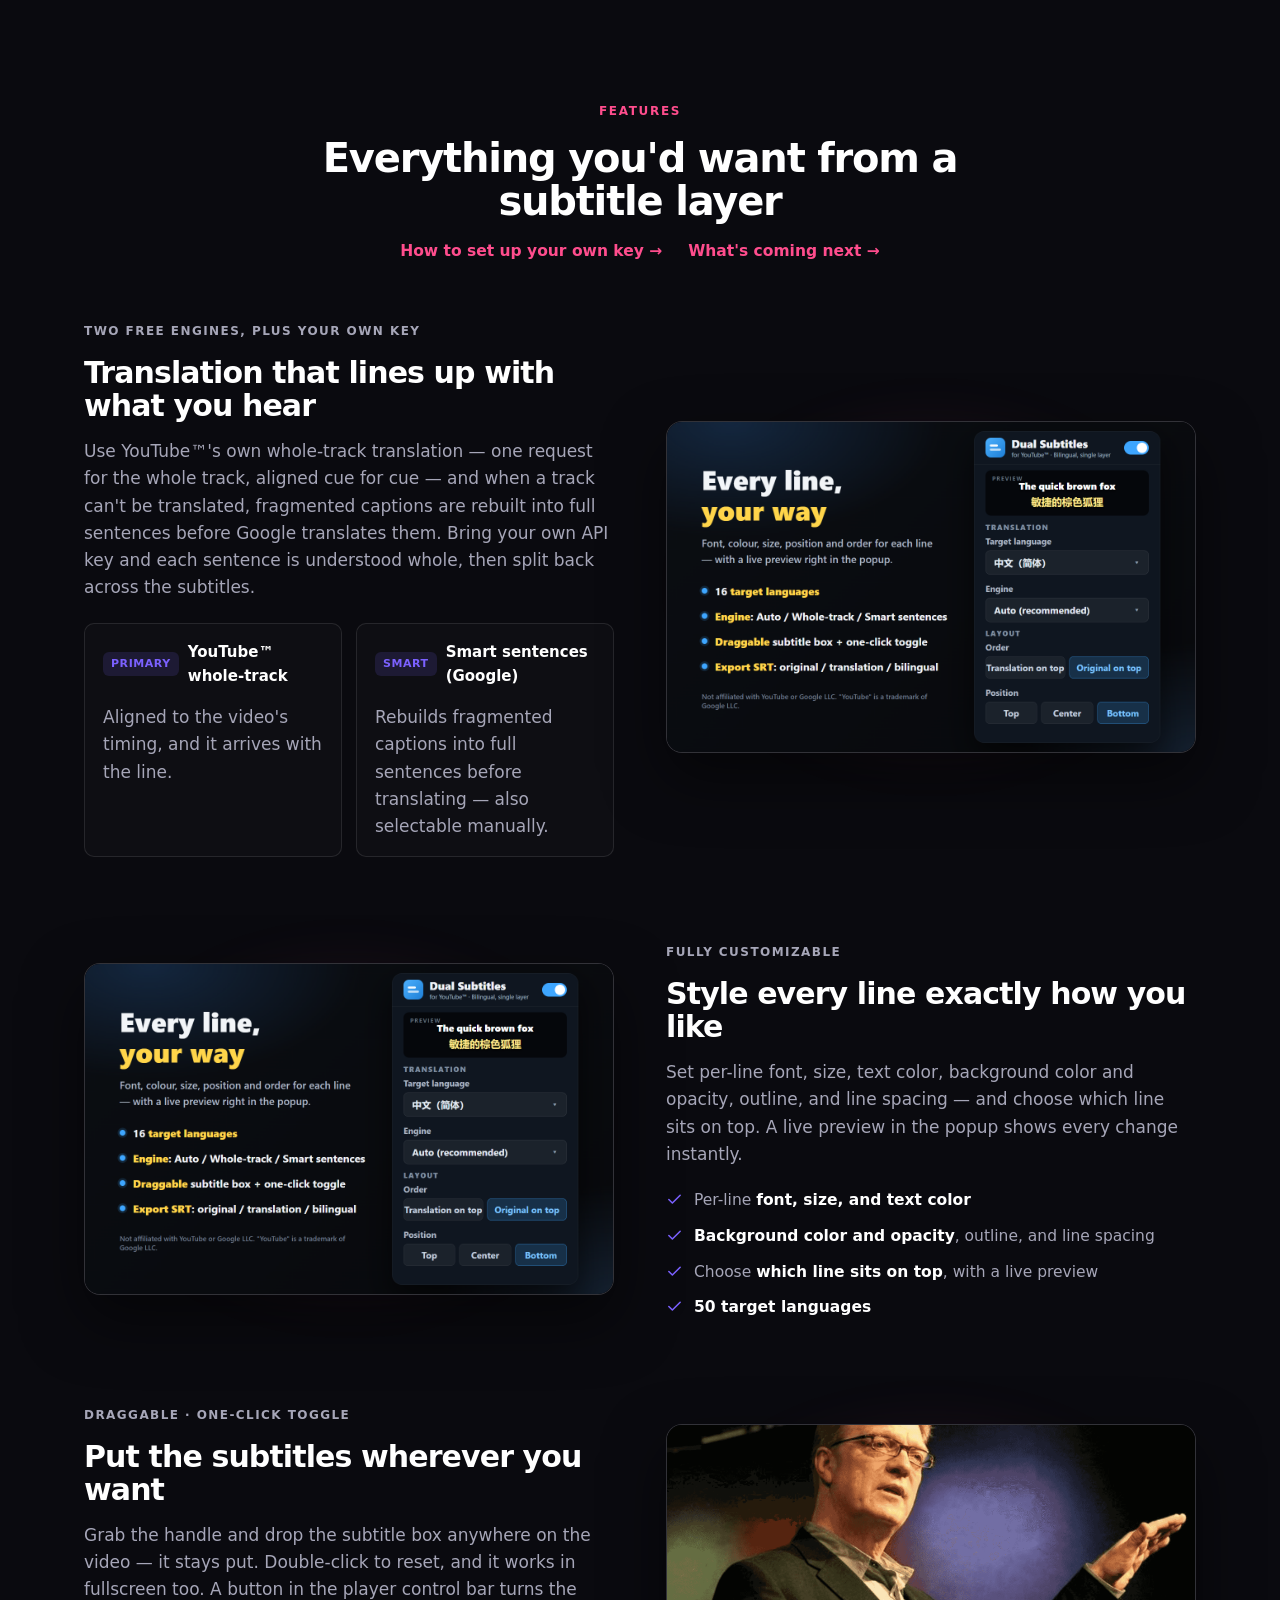
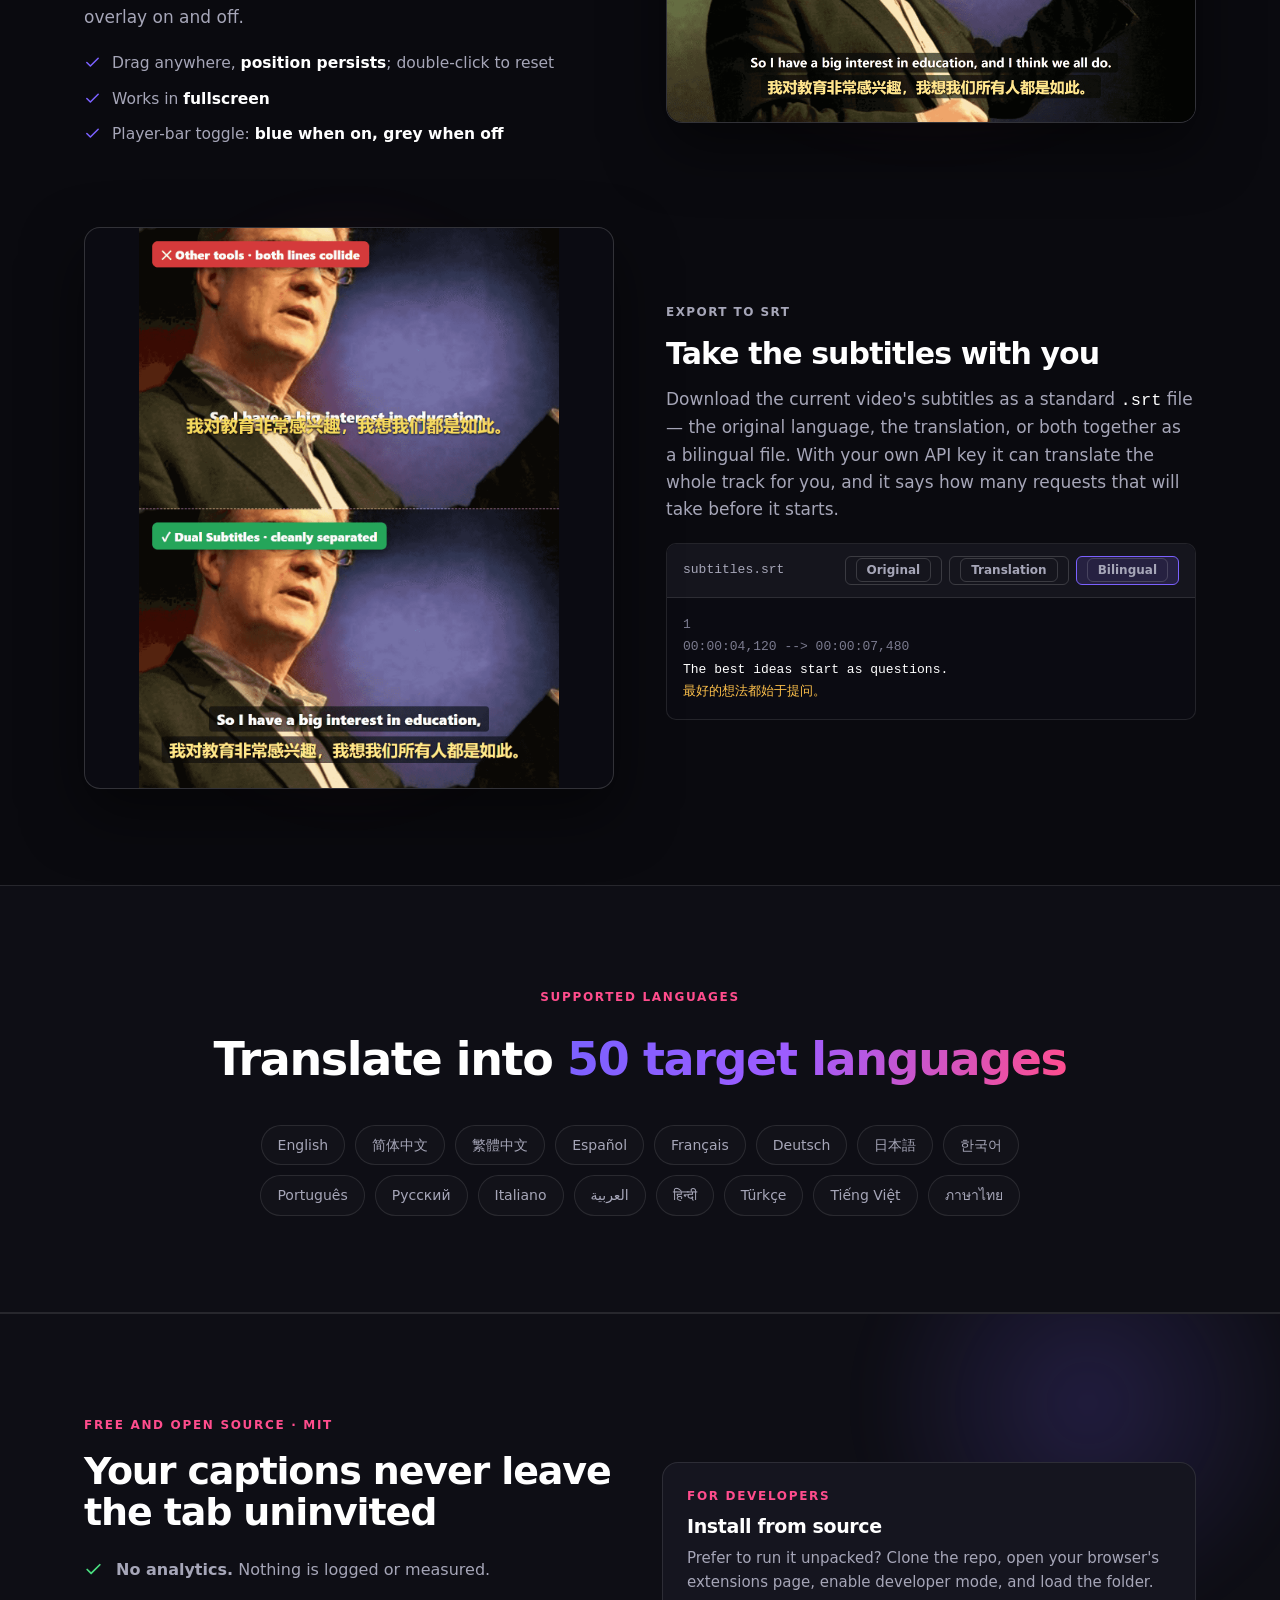
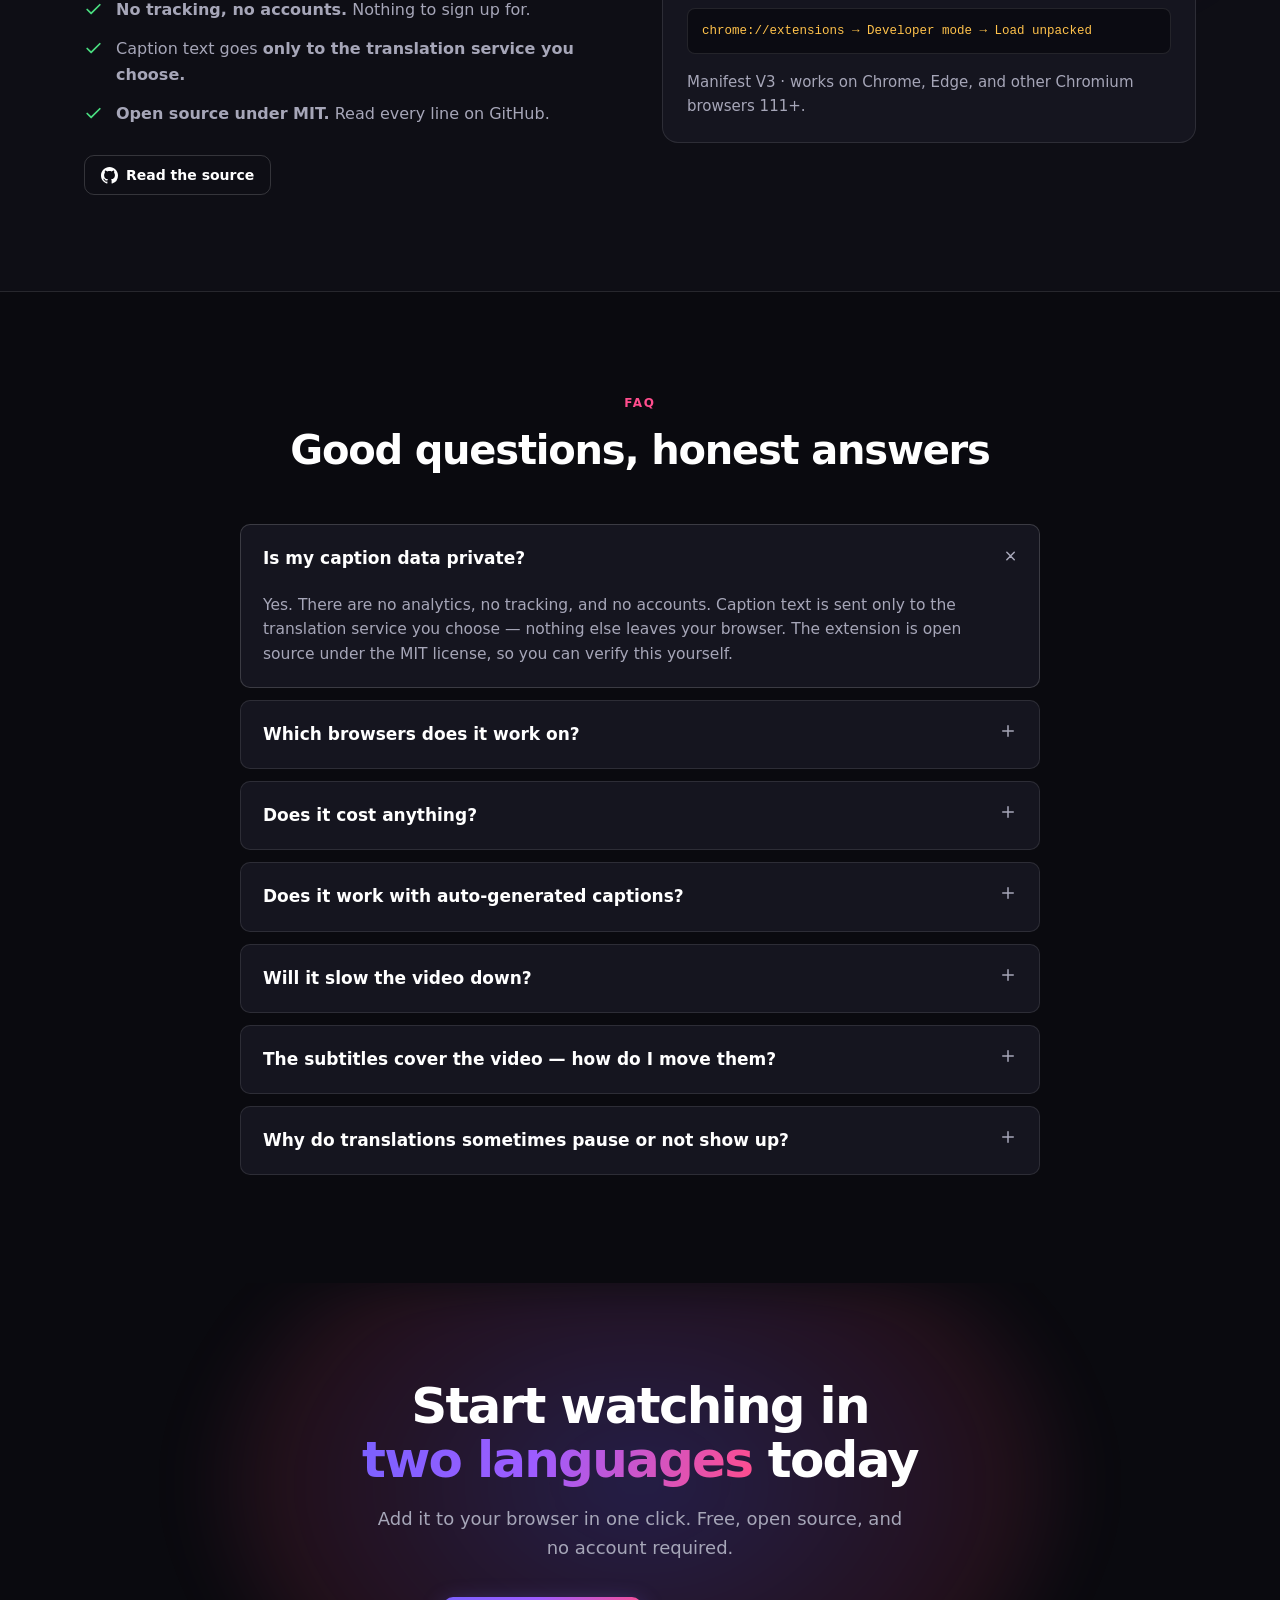
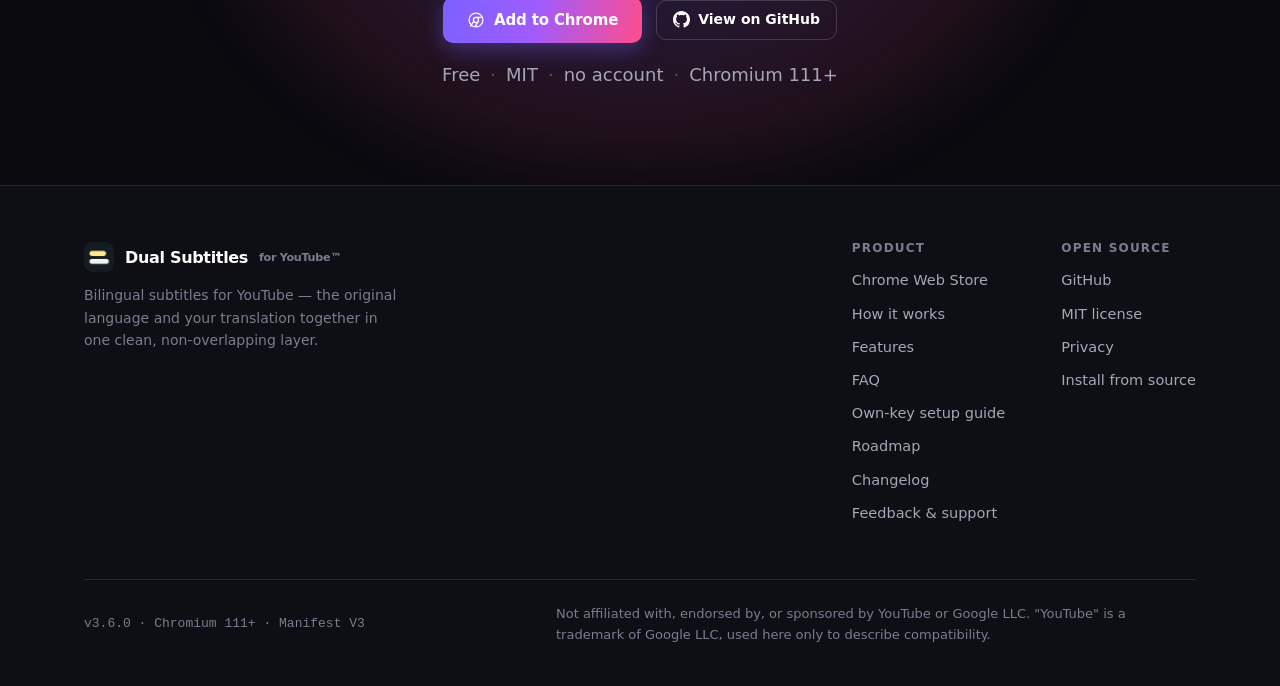
==== commit 18f3407d: "Homepage: drop two absolutes and a claim about how the engine works "Lag-free" and "instant" are pro" ====
--- a/index.html
+++ b/index.html
@@ -499,15 +499,15 @@
       <div class="row">
         <div class="txt">
           <span class="eyebrow"><span data-en>Two free engines, plus your own key</span><span data-zh>两套免费引擎，也可自带 Key</span></span>
-          <h3 data-en>Translation that's aligned and lag-free</h3>
-          <h3 data-zh>对齐精准、毫无延迟的翻译</h3>
-          <p data-en>Use YouTube™'s own whole-track translation for aligned captions with no extra request — and when a track can't be translated, fragmented captions are rebuilt into full sentences before Google translates them. Bring your own API key and each sentence is understood whole, then split back across the subtitles.</p>
-          <p data-zh>使用 YouTube™ 自带的整轨翻译，对齐精准、不额外发请求——视频不支持翻译时，会先把碎片字幕拼回完整句子，再交给 Google 翻译。也可以填自己的 API Key：整句理解之后再按字幕切回来。</p>
+          <h3 data-en>Translation that lines up with what you hear</h3>
+          <h3 data-zh>和你听到的对得上的翻译</h3>
+          <p data-en>Use YouTube™'s own whole-track translation — one request for the whole track, aligned cue for cue — and when a track can't be translated, fragmented captions are rebuilt into full sentences before Google translates them. Bring your own API key and each sentence is understood whole, then split back across the subtitles.</p>
+          <p data-zh>使用 YouTube™ 自带的整轨翻译——整轨只要一次请求，逐条对齐——视频不支持翻译时，会先把碎片字幕拼回完整句子，再交给 Google 翻译。也可以填自己的 API Key：整句理解之后再按字幕切回来。</p>
           <div class="engines">
             <div class="engine">
               <div class="h"><span class="badge"><span data-en>Primary</span><span data-zh>首选</span></span> <span data-en>YouTube™ whole-track</span><span data-zh>YouTube™ 整轨翻译</span></div>
-              <p data-en>Perfectly aligned to the video's timing, and instant.</p>
-              <p data-zh>与视频时间轴完美对齐，即时呈现。</p>
+              <p data-en>Aligned to the video's timing, and it arrives with the line.</p>
+              <p data-zh>与视频时间轴对齐，和原文一起出现。</p>
             </div>
             <div class="engine">
               <div class="h"><span class="badge"><span data-en>Smart</span><span data-zh>智能</span></span> <span data-en>Smart sentences (Google)</span><span data-zh>智能整句（Google）</span></div>
@@ -572,8 +572,8 @@
           <span class="eyebrow"><span data-en>Export to SRT</span><span data-zh>导出为 SRT</span></span>
           <h3 data-en>Take the subtitles with you</h3>
           <h3 data-zh>把字幕随身带走</h3>
-          <p data-en>Download the current video's subtitles as a standard <span class="mono" style="color:var(--ink)">.srt</span> file — the original language, the translation, or both together as a bilingual file.</p>
-          <p data-zh>把当前视频的字幕下载为标准的 <span class="mono" style="color:var(--ink)">.srt</span> 文件——可选原文、译文，或两者合并成一份双语文件。</p>
+          <p data-en>Download the current video's subtitles as a standard <span class="mono" style="color:var(--ink)">.srt</span> file — the original language, the translation, or both together as a bilingual file. With your own API key it can translate the whole track for you, and it says how many requests that will take before it starts.</p>
+          <p data-zh>把当前视频的字幕下载为标准的 <span class="mono" style="color:var(--ink)">.srt</span> 文件——可选原文、译文，或两者合并成一份双语文件。填了自己的 API Key 之后，还可以让它整片翻译，开始前会先告诉你大约要几次请求。</p>
           <div class="srt">
             <div class="head">
               <span class="fn">subtitles.srt</span>
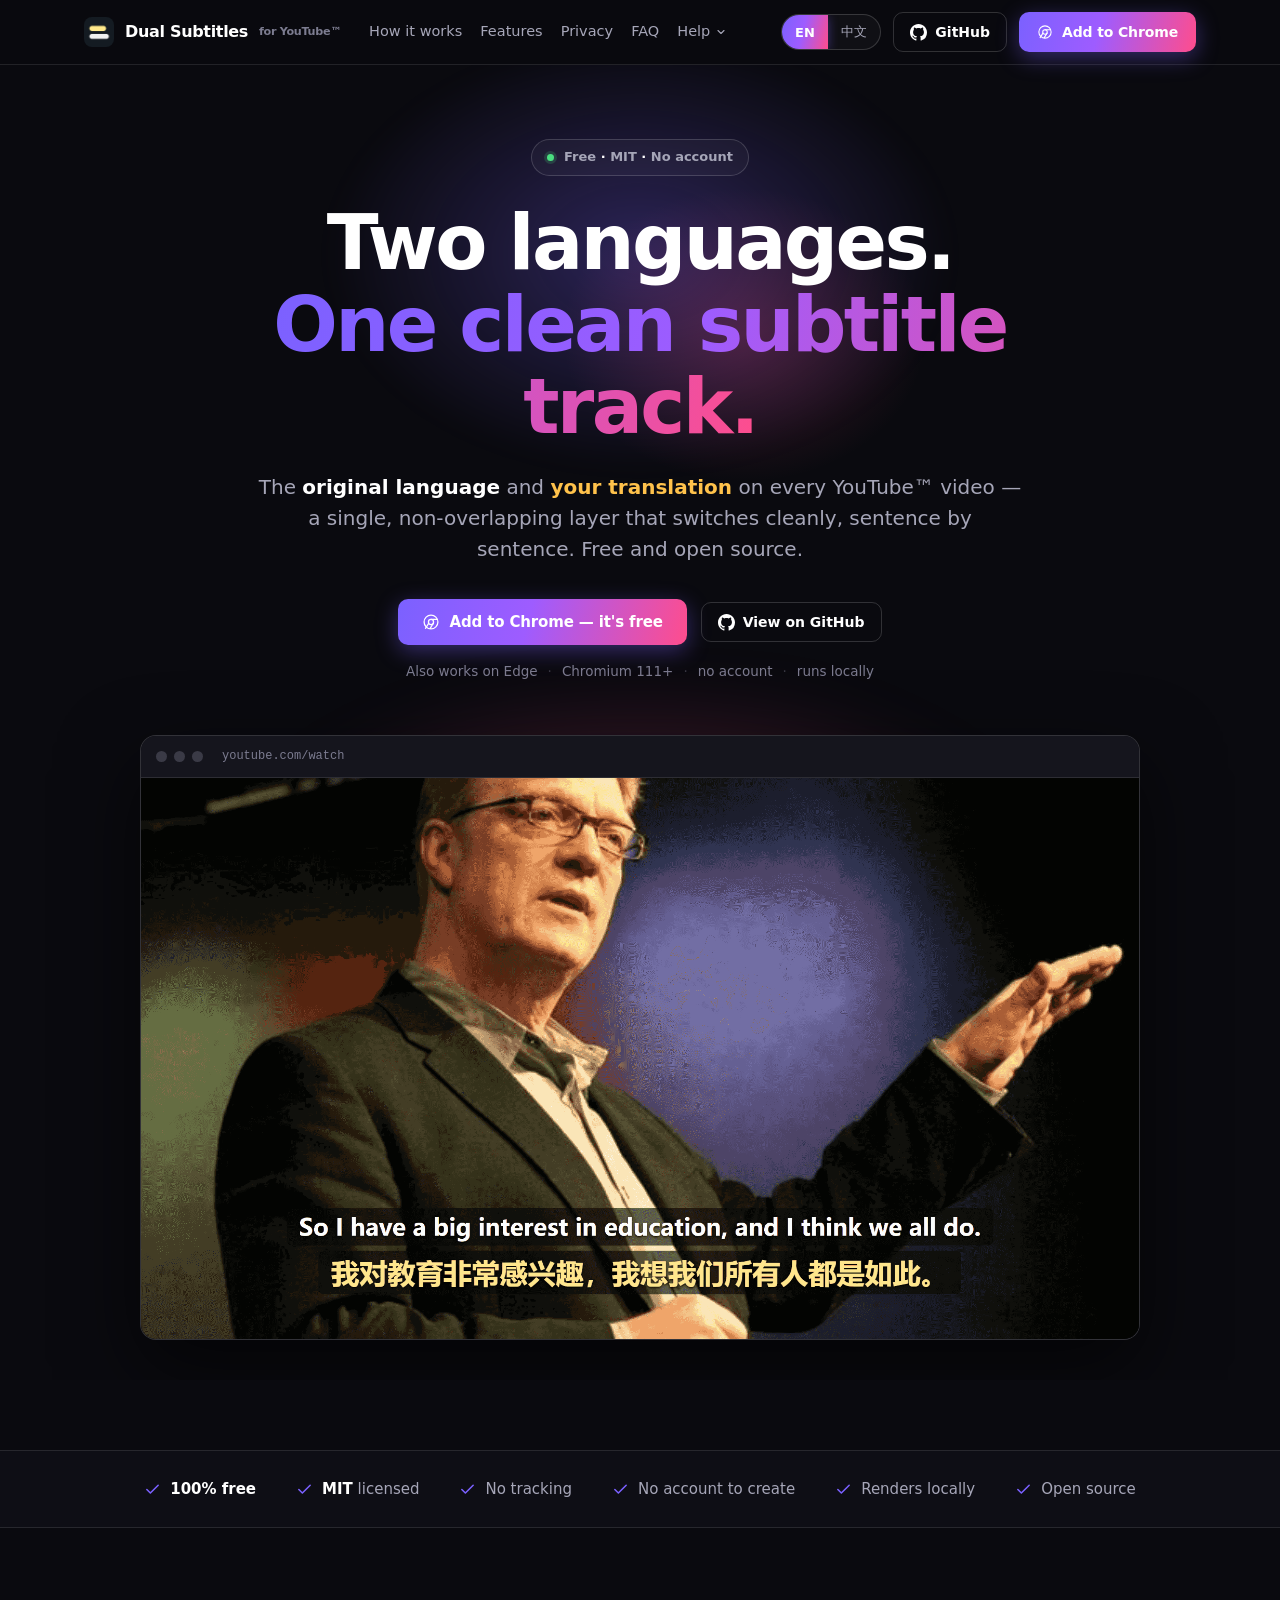
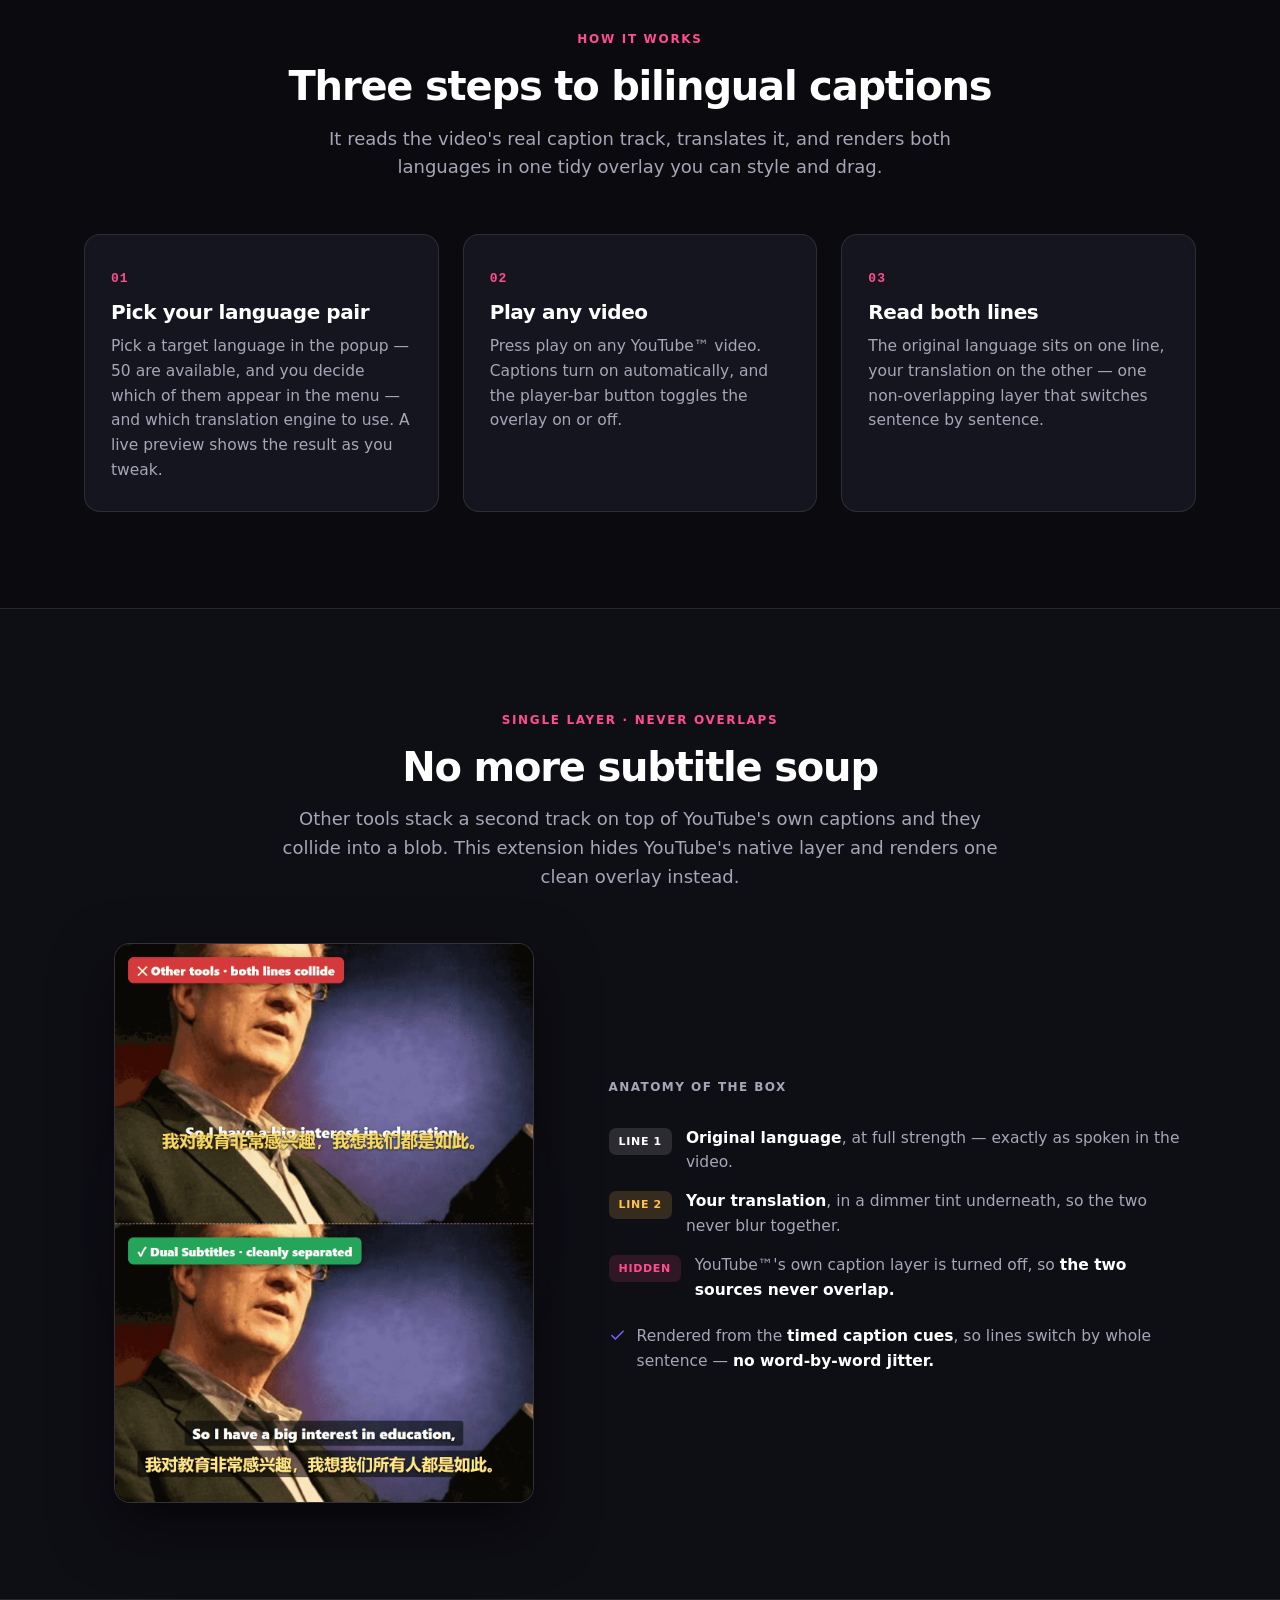
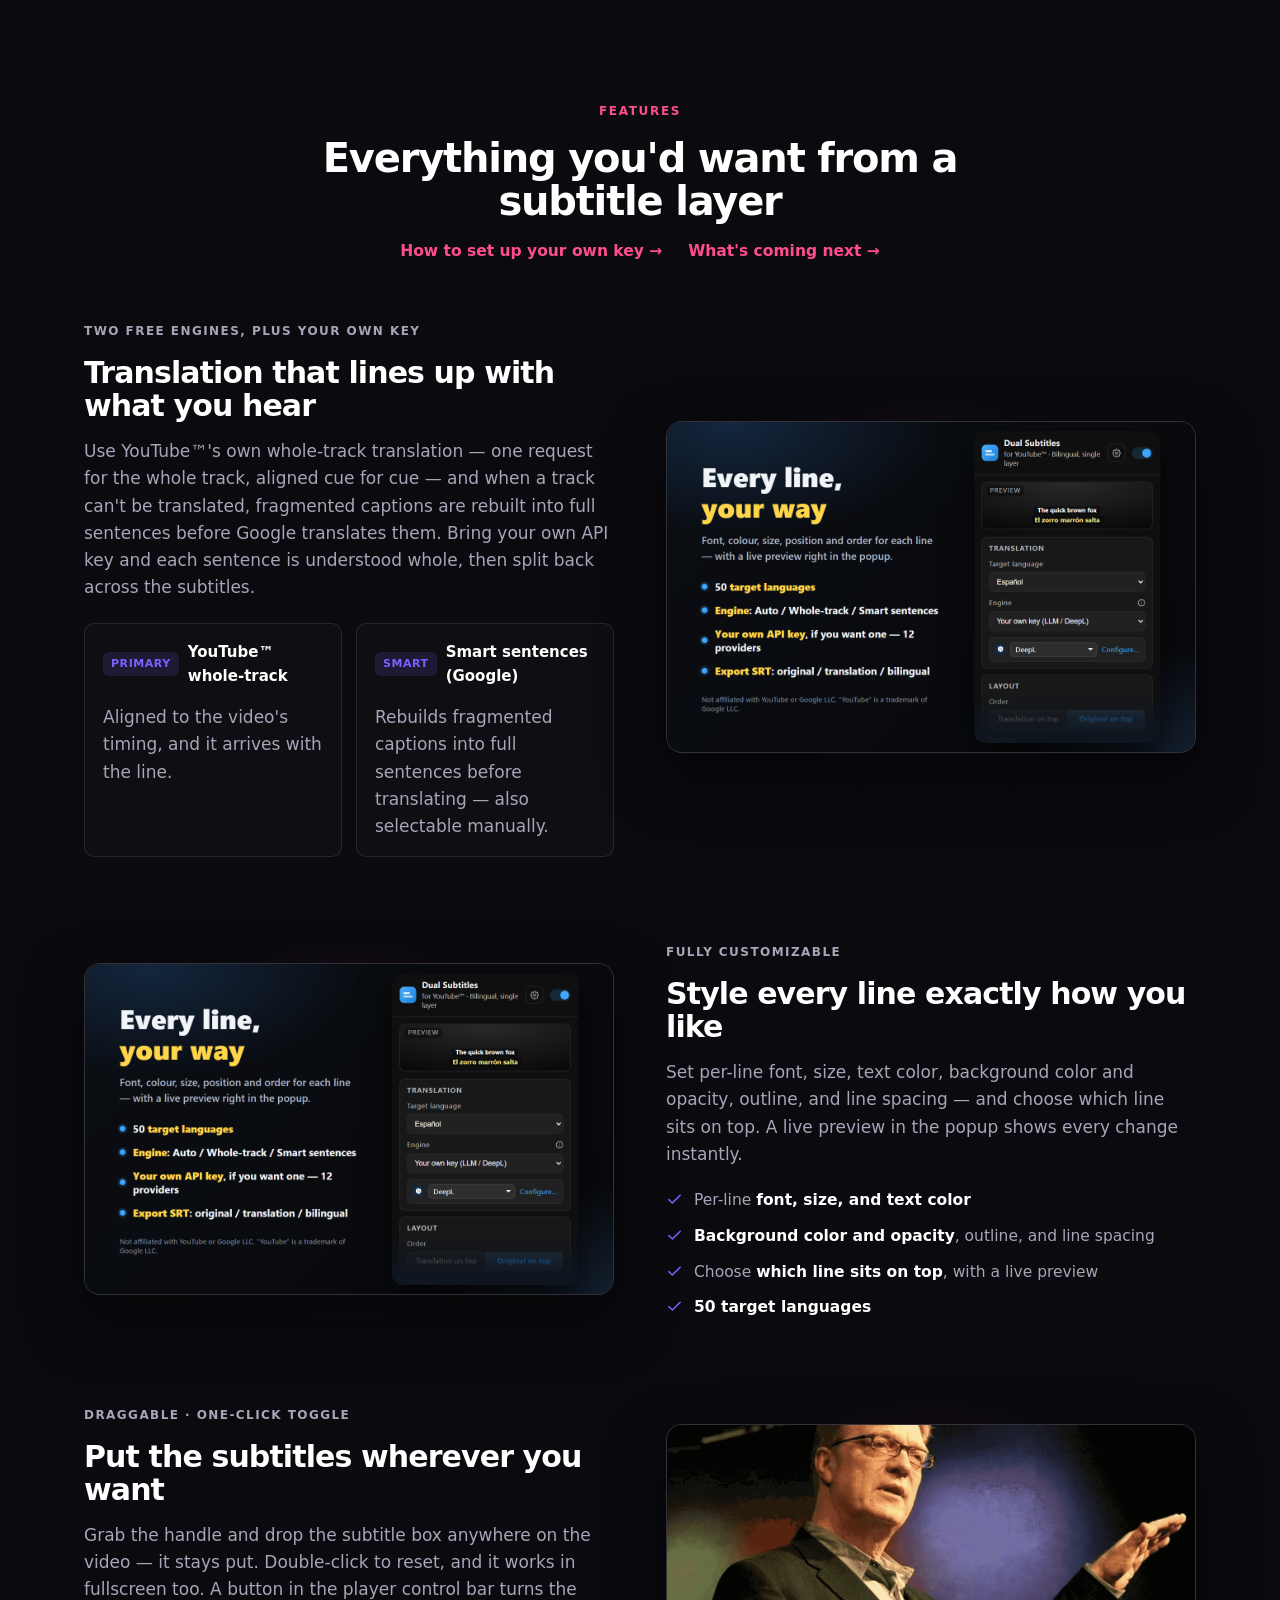
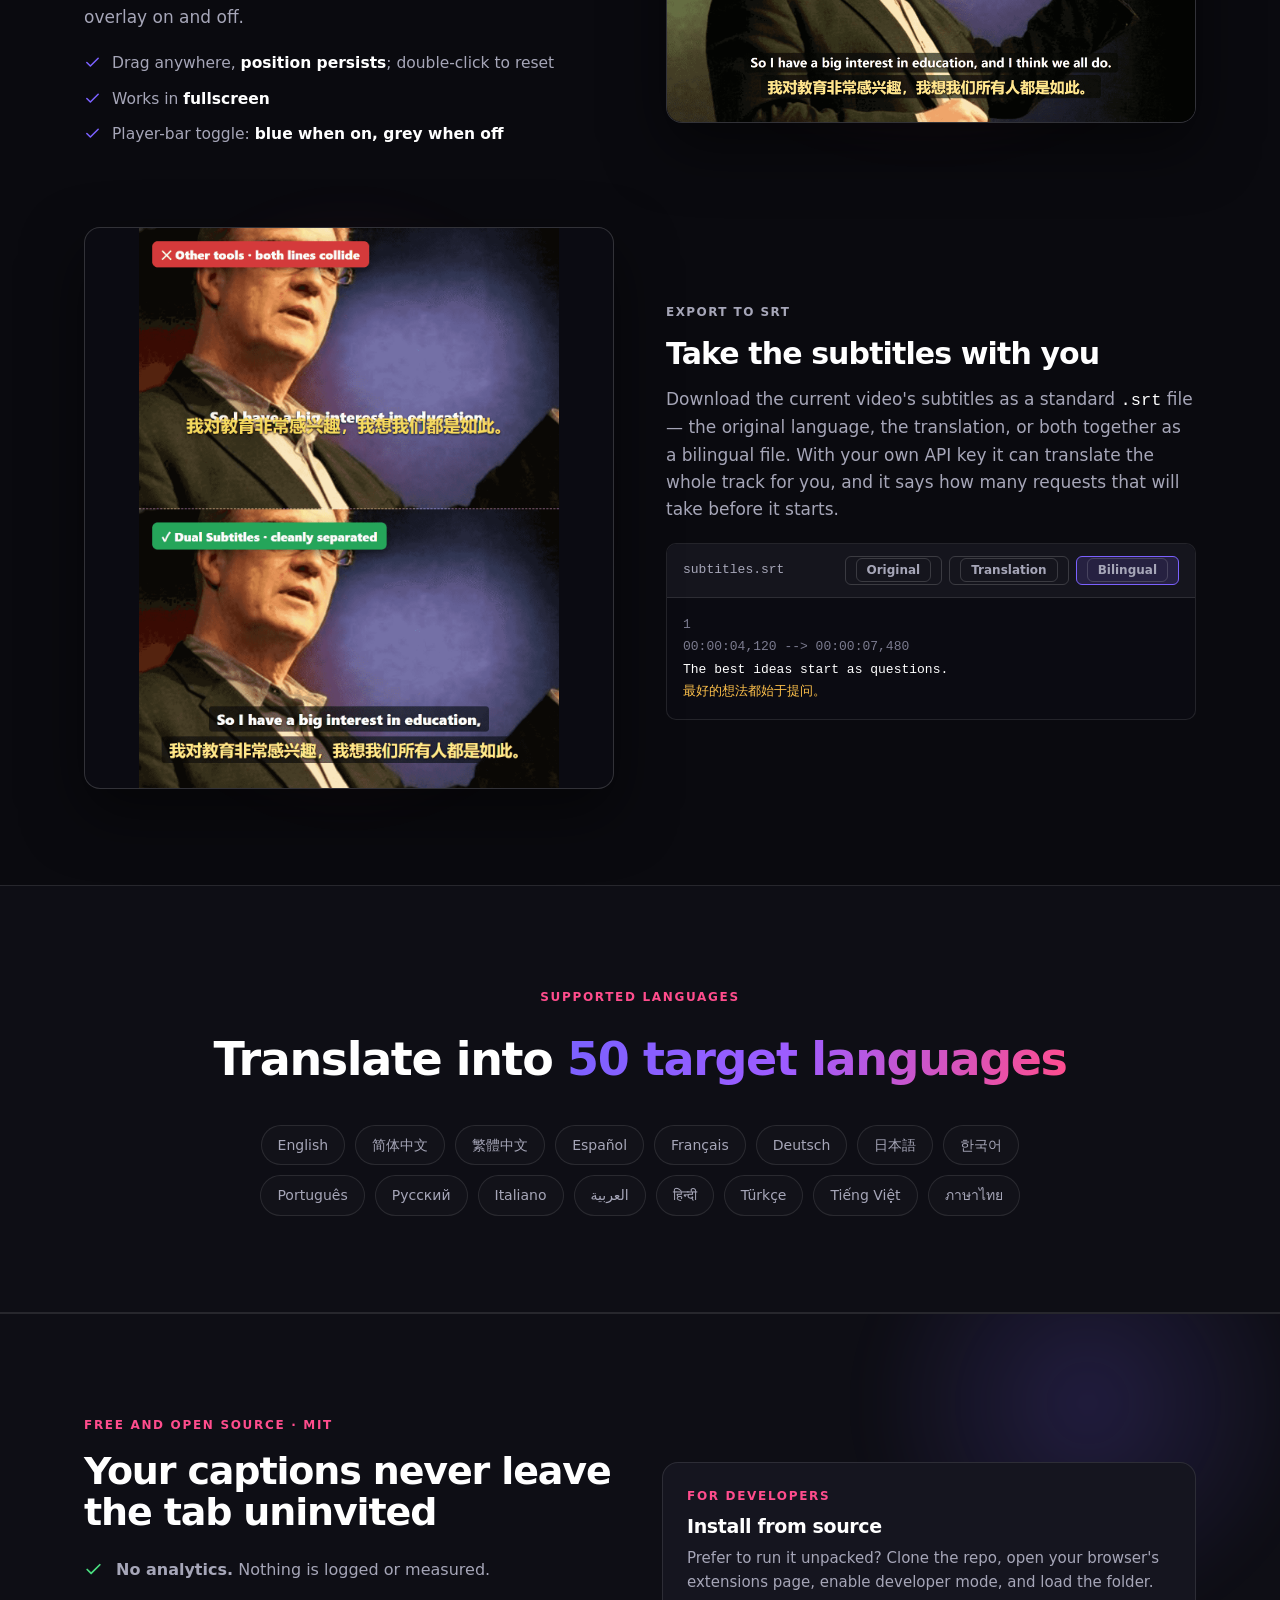
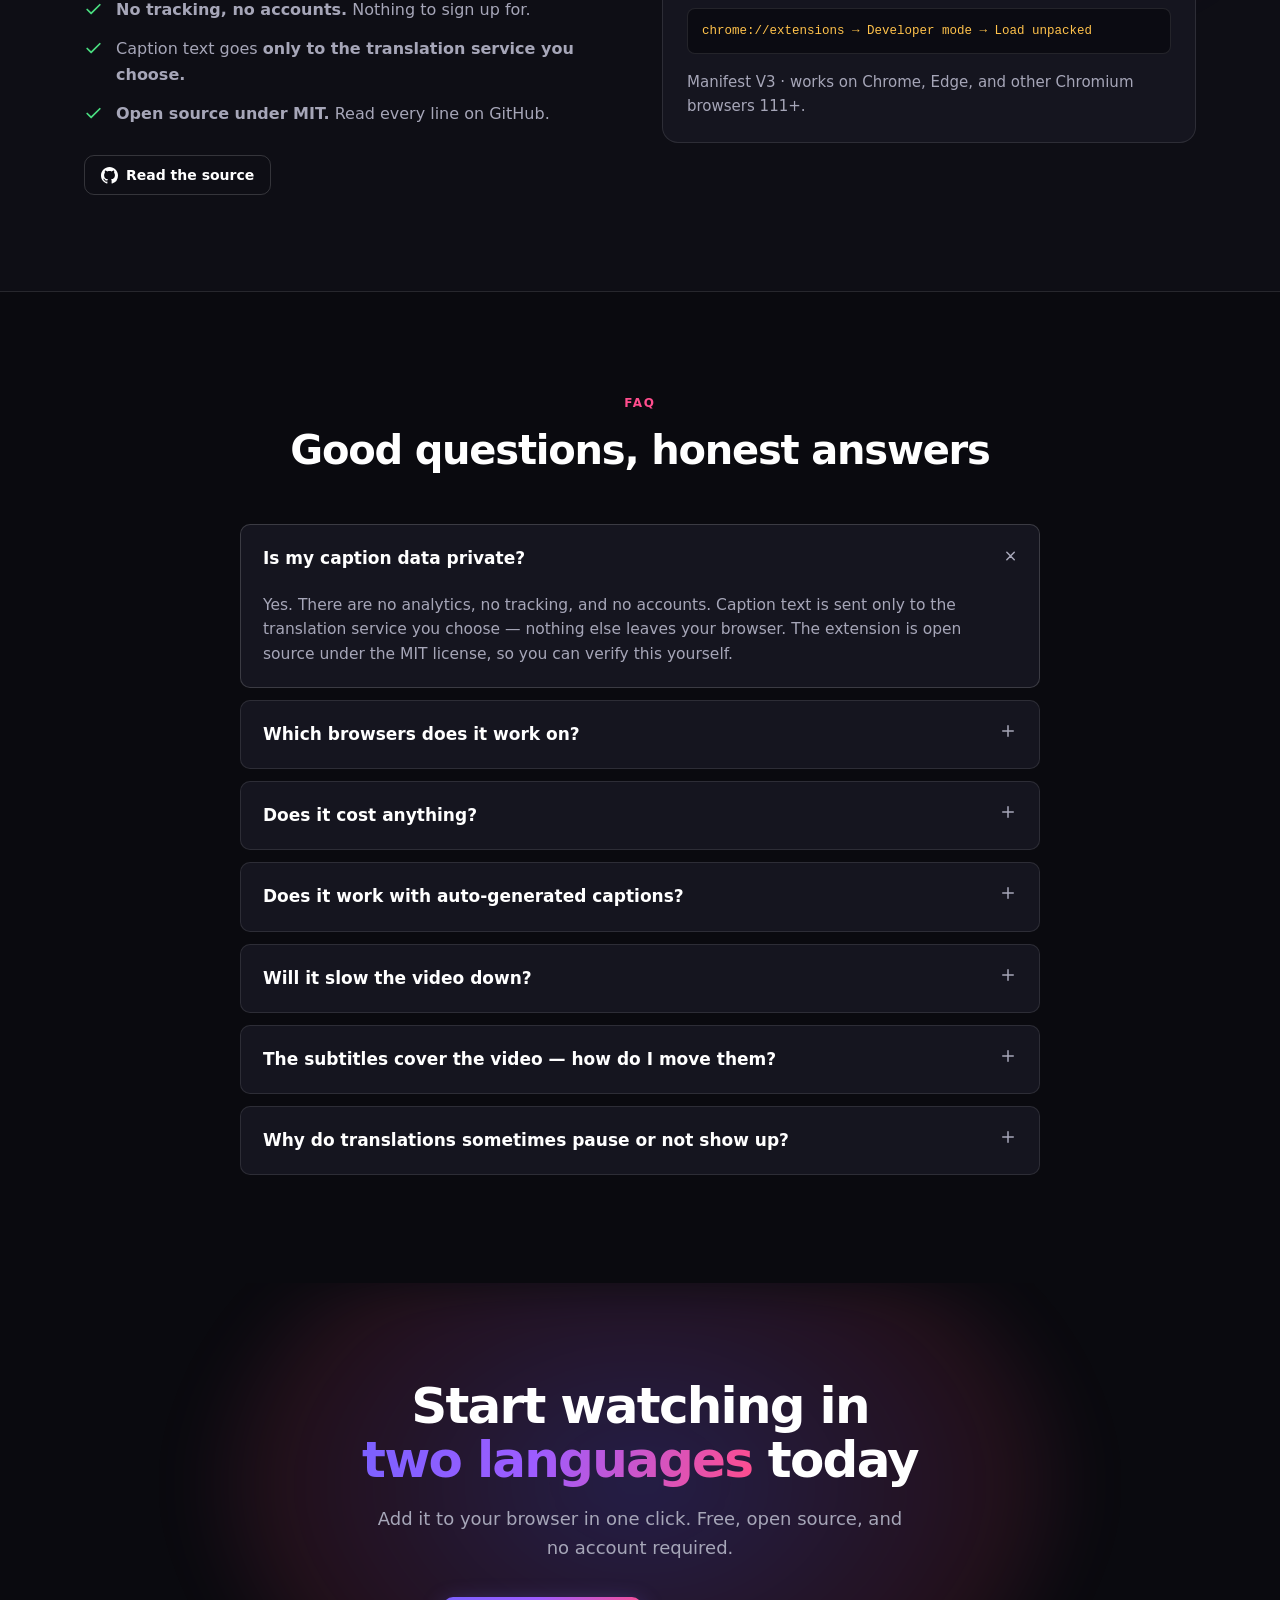
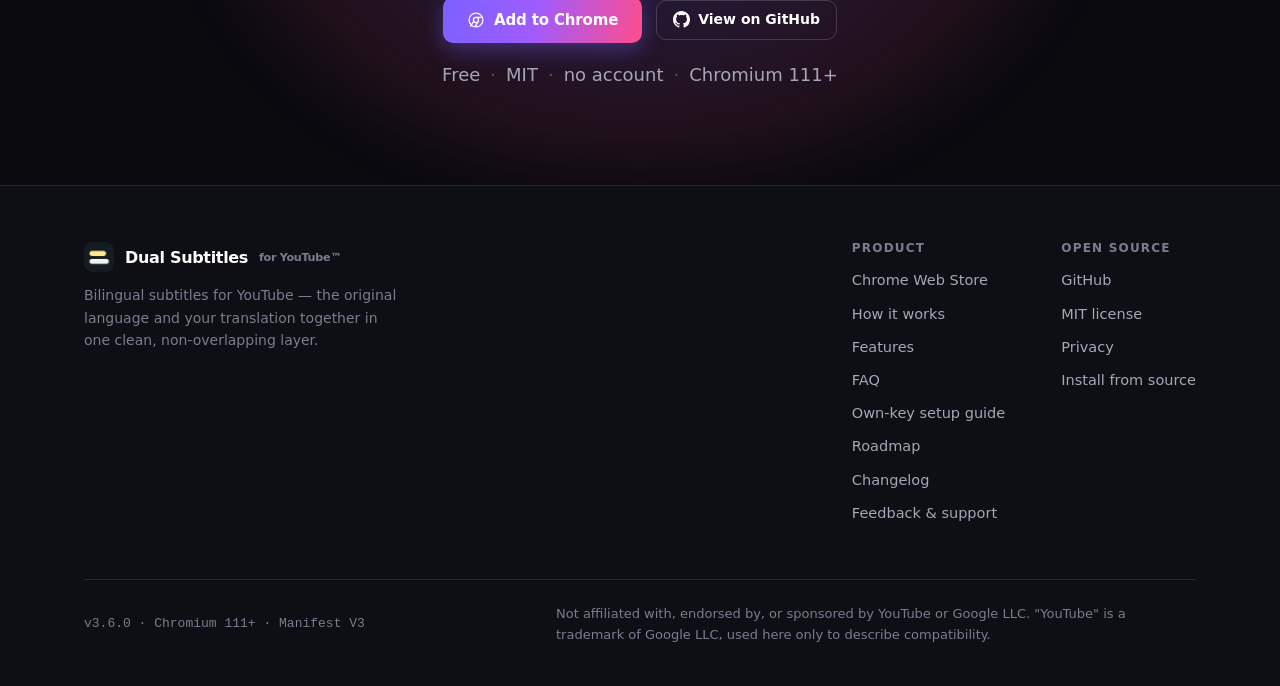
==== commit 163f488c: "Shoot the settings screenshot from the real popup instead of a CSS mock The panel beside the headlin" ====
--- a/index.html
+++ b/index.html
@@ -519,7 +519,7 @@
         <div class="media-frame">
           <div class="glow" aria-hidden="true"></div>
           <div class="card-img">
-            <img class="ar-settings" src="assets/settings-en.png" data-src-en="assets/settings-en.png" data-src-zh="assets/settings-zh.png" width="1280" height="800" alt="The extension's settings popup showing the target language selector, the engine dropdown set to Auto, layout order, and subtitle position, next to a short feature list.">
+            <img class="ar-settings" src="assets/settings-en.png" data-src-en="assets/settings-en.png" data-src-zh="assets/settings-zh.png" width="1280" height="800" alt="The extension's settings popup showing the target language selector, the engine dropdown set to the user's own key with DeepL picked, and layout controls, next to a short feature list.">
           </div>
         </div>
       </div>
@@ -693,8 +693,8 @@
       </details>
       <details>
         <summary><span data-en>Will it slow the video down?</span><span data-zh>它会让视频变卡吗？</span><span class="ic"><svg width="18" height="18" viewBox="0 0 24 24" fill="none" aria-hidden="true"><path d="M12 5v14M5 12h14" stroke="currentColor" stroke-width="2" stroke-linecap="round"/></svg></span></summary>
-        <p data-en>No. YouTube™'s whole-track translation is instant and perfectly aligned, and the Smart sentences engine prefetches ahead of playback so there's no lag. Lines are rendered from the timed cues, so they switch by whole sentence without flicker.</p>
-        <p data-zh>不会。YouTube™ 的整轨翻译即时呈现、对齐精准，智能整句引擎也会在播放前提前预取，因此毫无延迟。字幕基于带时间轴的轴点渲染，整句切换、不会闪烁。</p>
+        <p data-en>No — the video itself is untouched. YouTube™'s whole-track translation arrives with the line, and the Smart sentences engine prefetches ahead of playback, so the second line usually keeps up; when a service is busy it shows an honest “…” rather than a stale line. Lines are rendered from the timed cues, so they switch by whole sentence without flicker.</p>
+        <p data-zh>不会，视频本身完全不受影响。YouTube™ 的整轨翻译和原文一起出现，智能整句引擎也会在播放前提前预取，所以译文一般跟得上;服务繁忙时它会老实显示一个「…」，而不是把上一句旧译文摆在那里。字幕基于带时间轴的轴点渲染，整句切换、不会闪烁。</p>
       </details>
       <details>
         <summary><span data-en>The subtitles cover the video — how do I move them?</span><span data-zh>字幕挡住画面了，位置怎么调？</span><span class="ic"><svg width="18" height="18" viewBox="0 0 24 24" fill="none" aria-hidden="true"><path d="M12 5v14M5 12h14" stroke="currentColor" stroke-width="2" stroke-linecap="round"/></svg></span></summary>
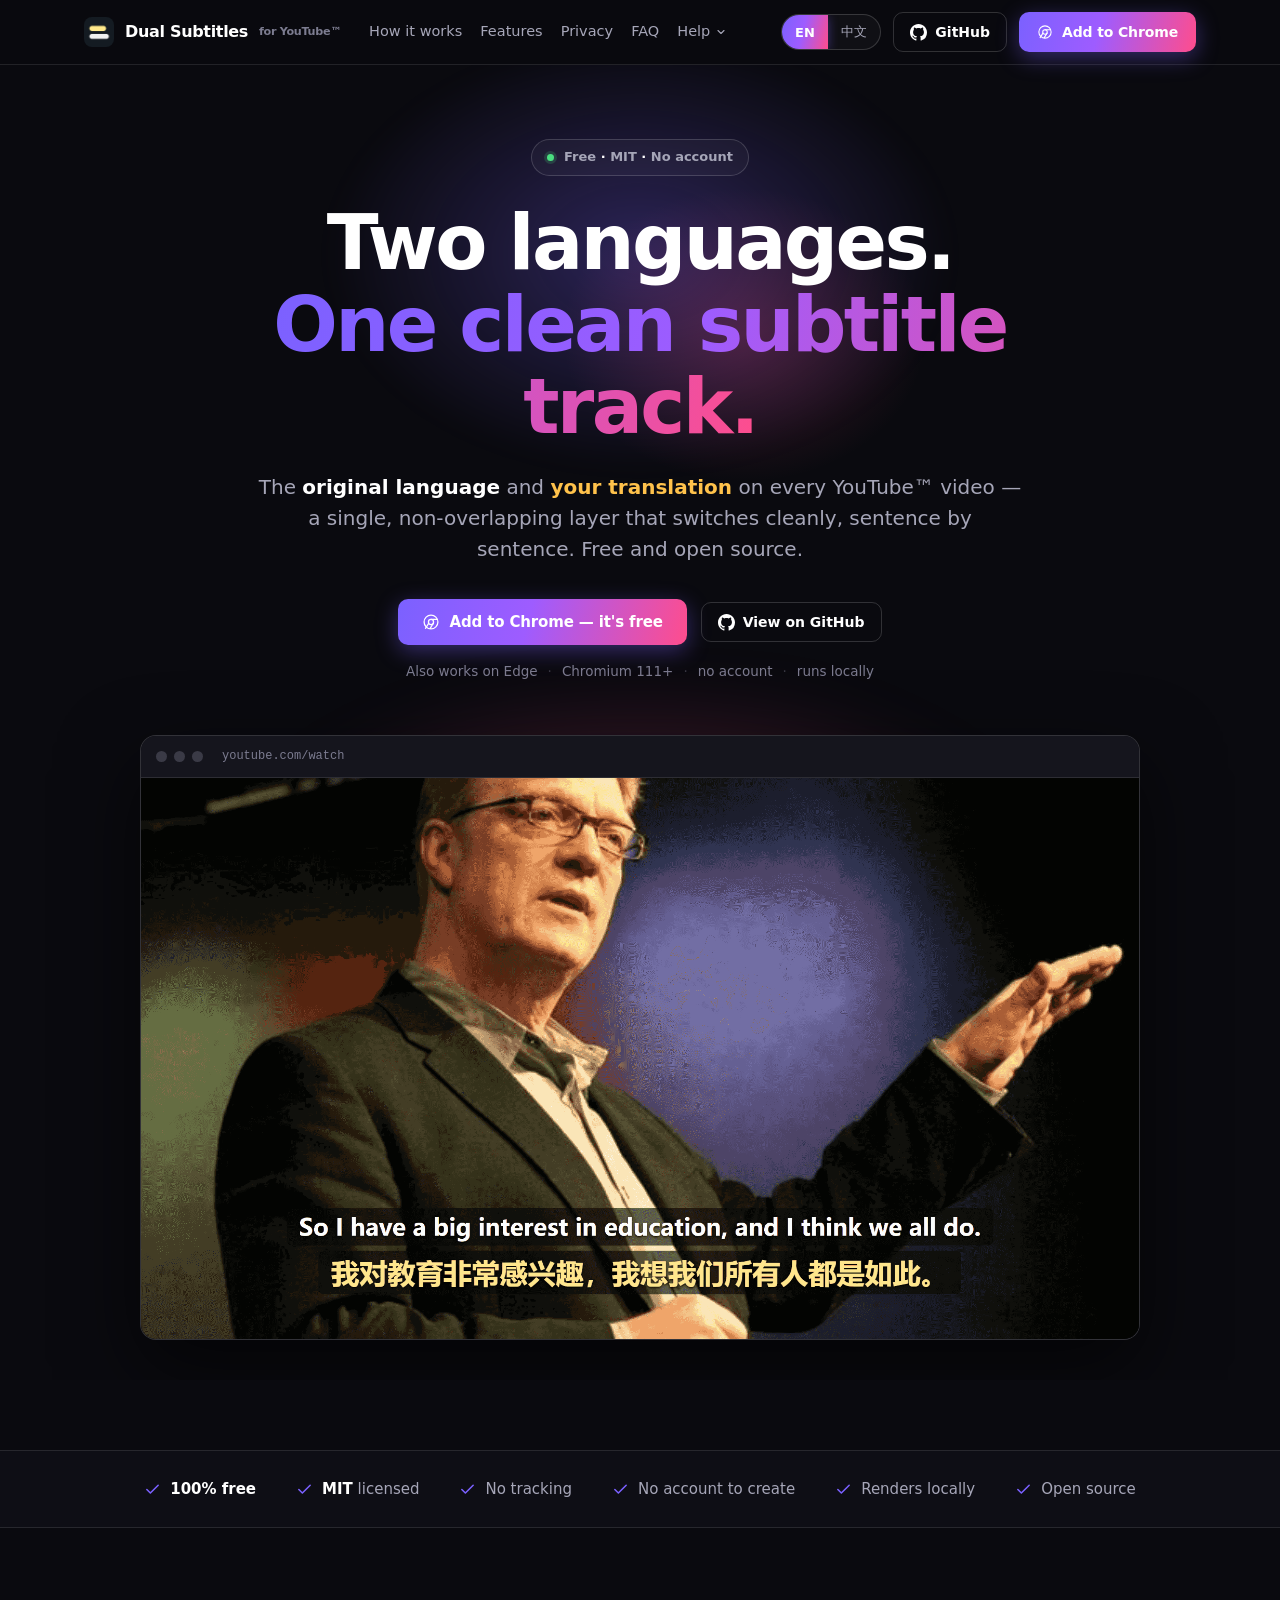
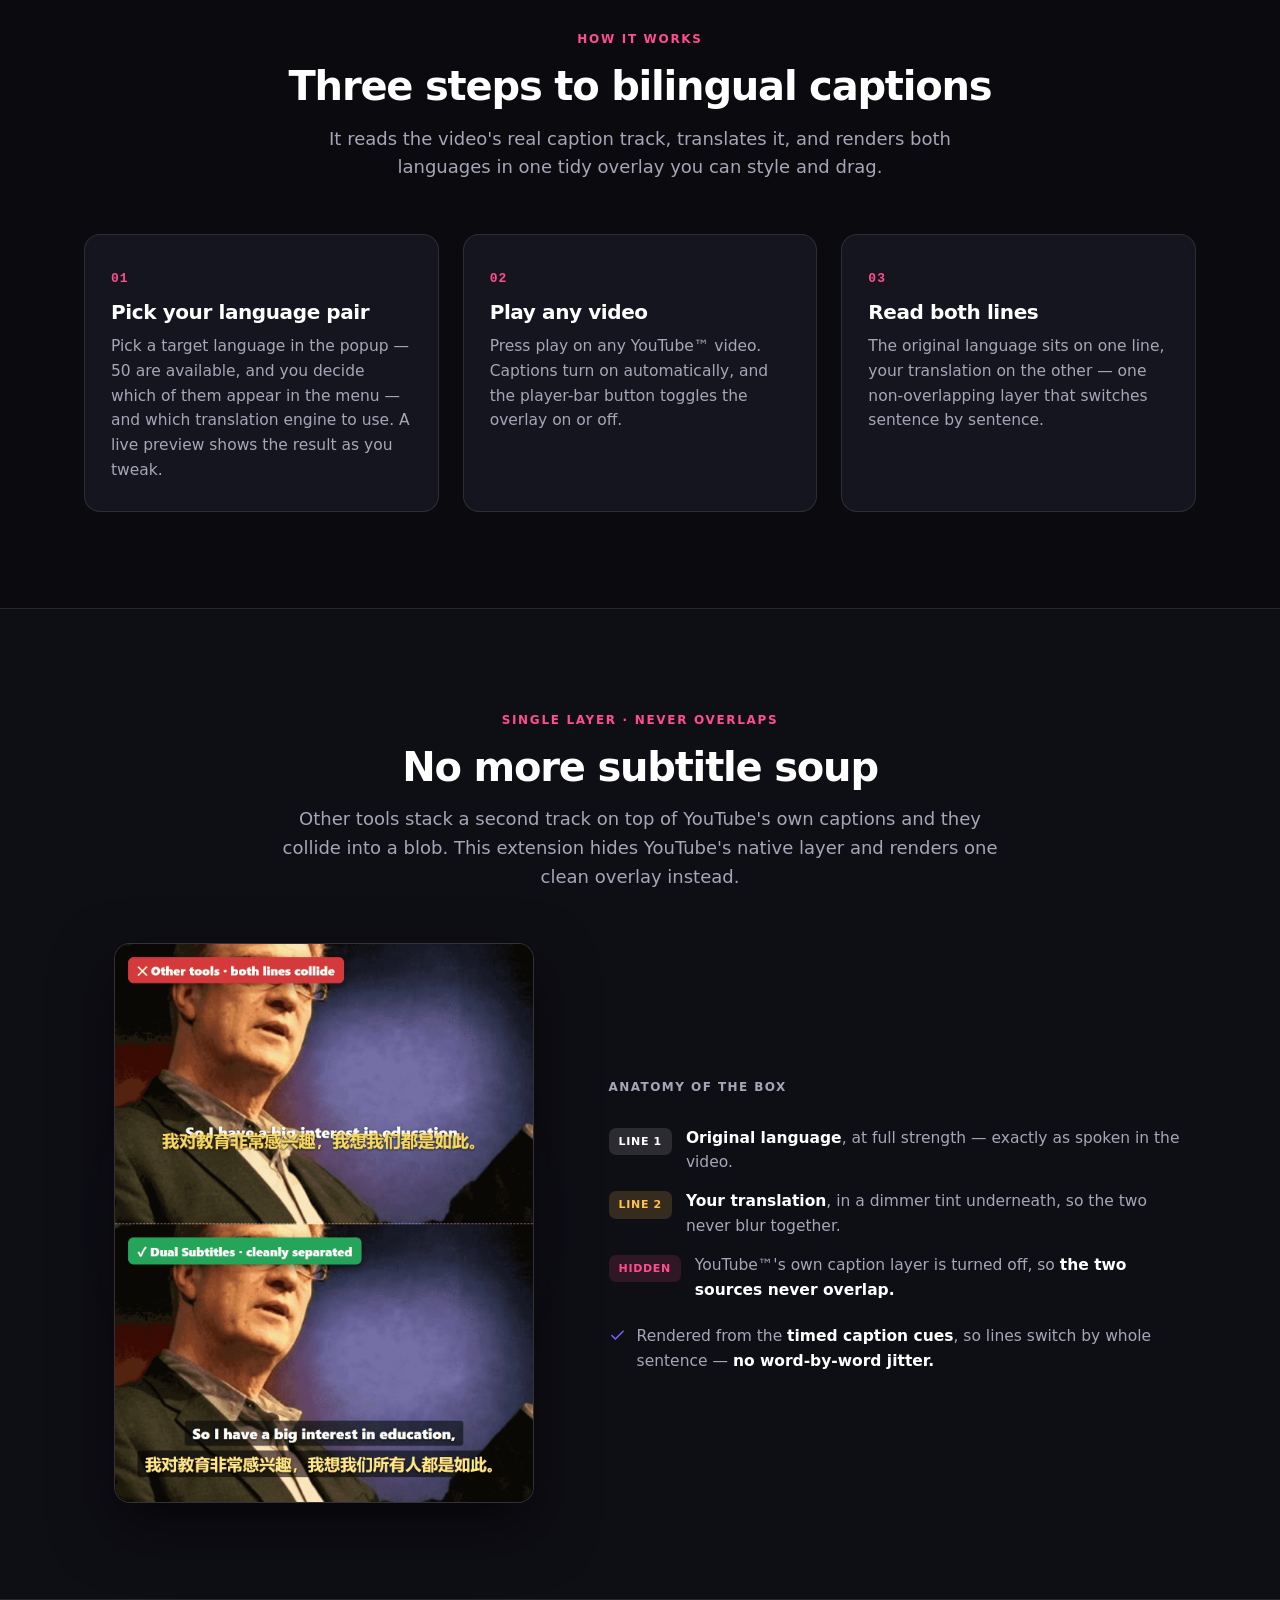
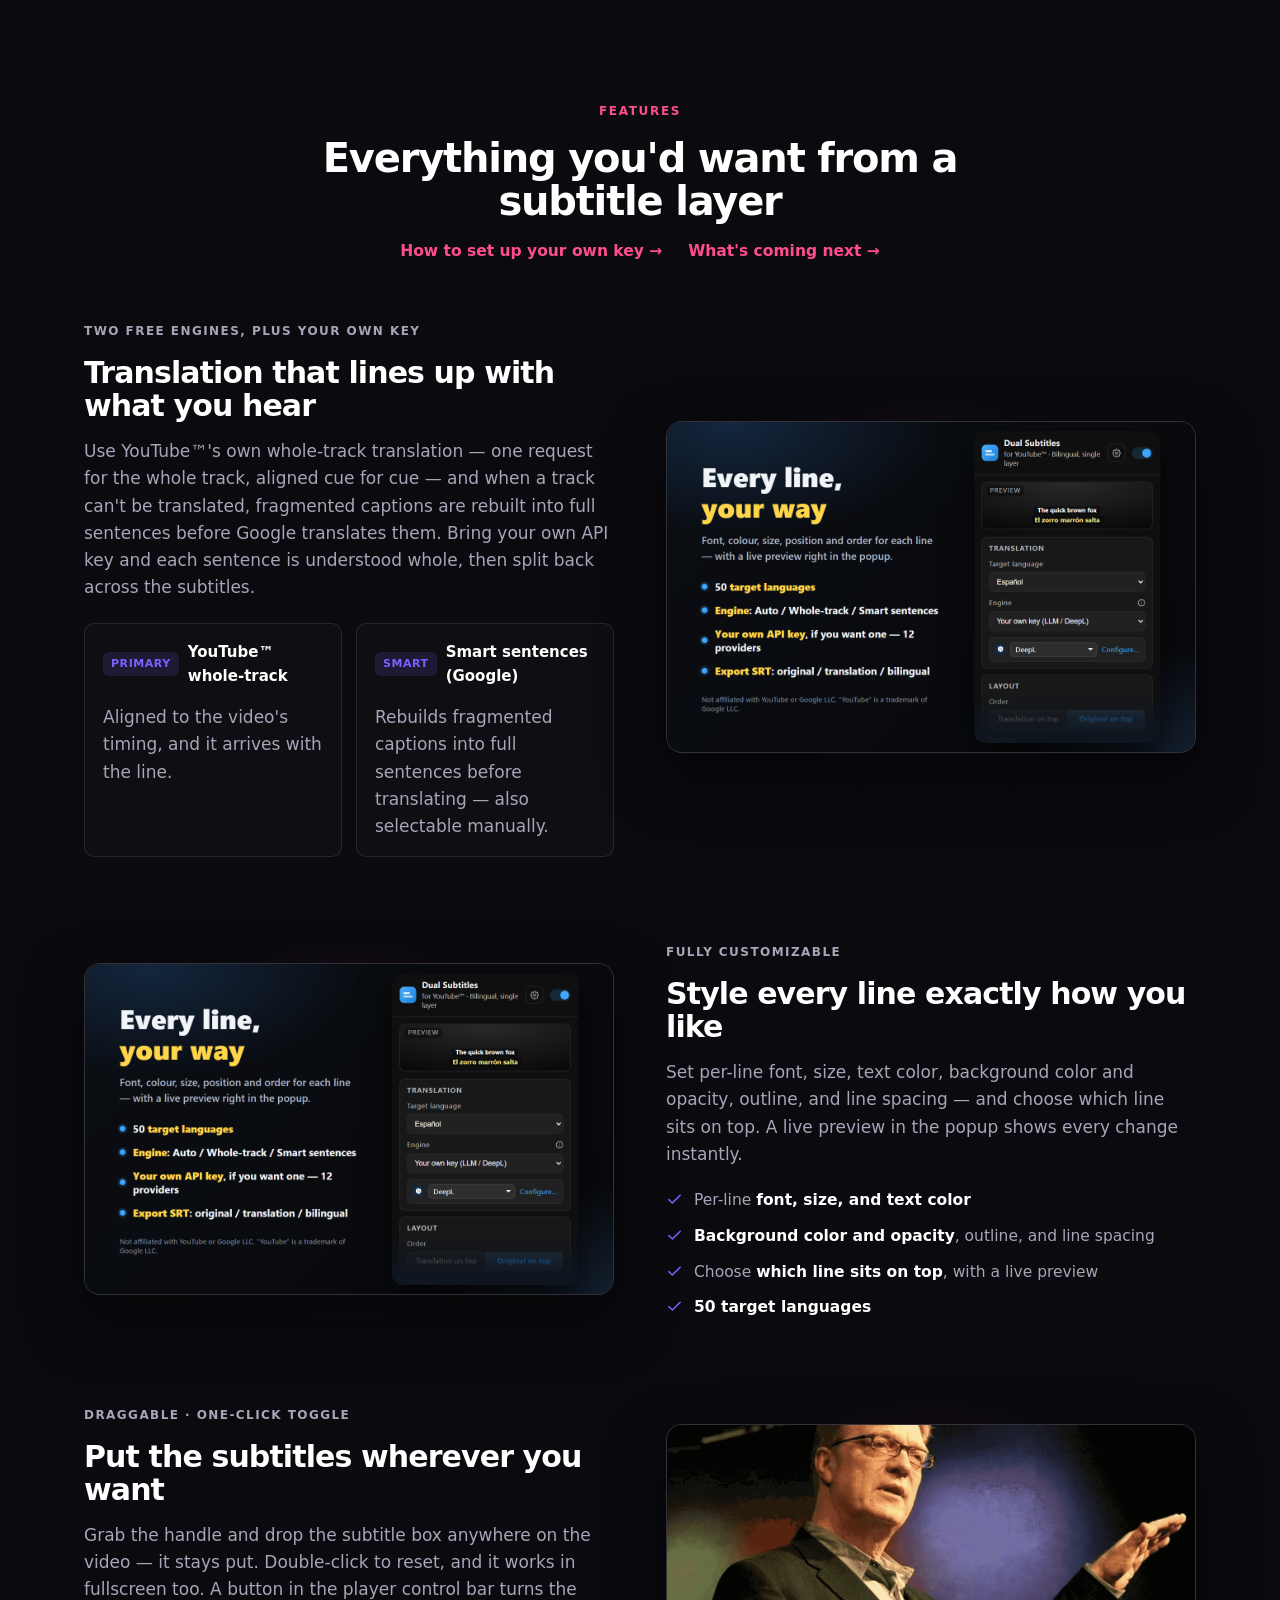
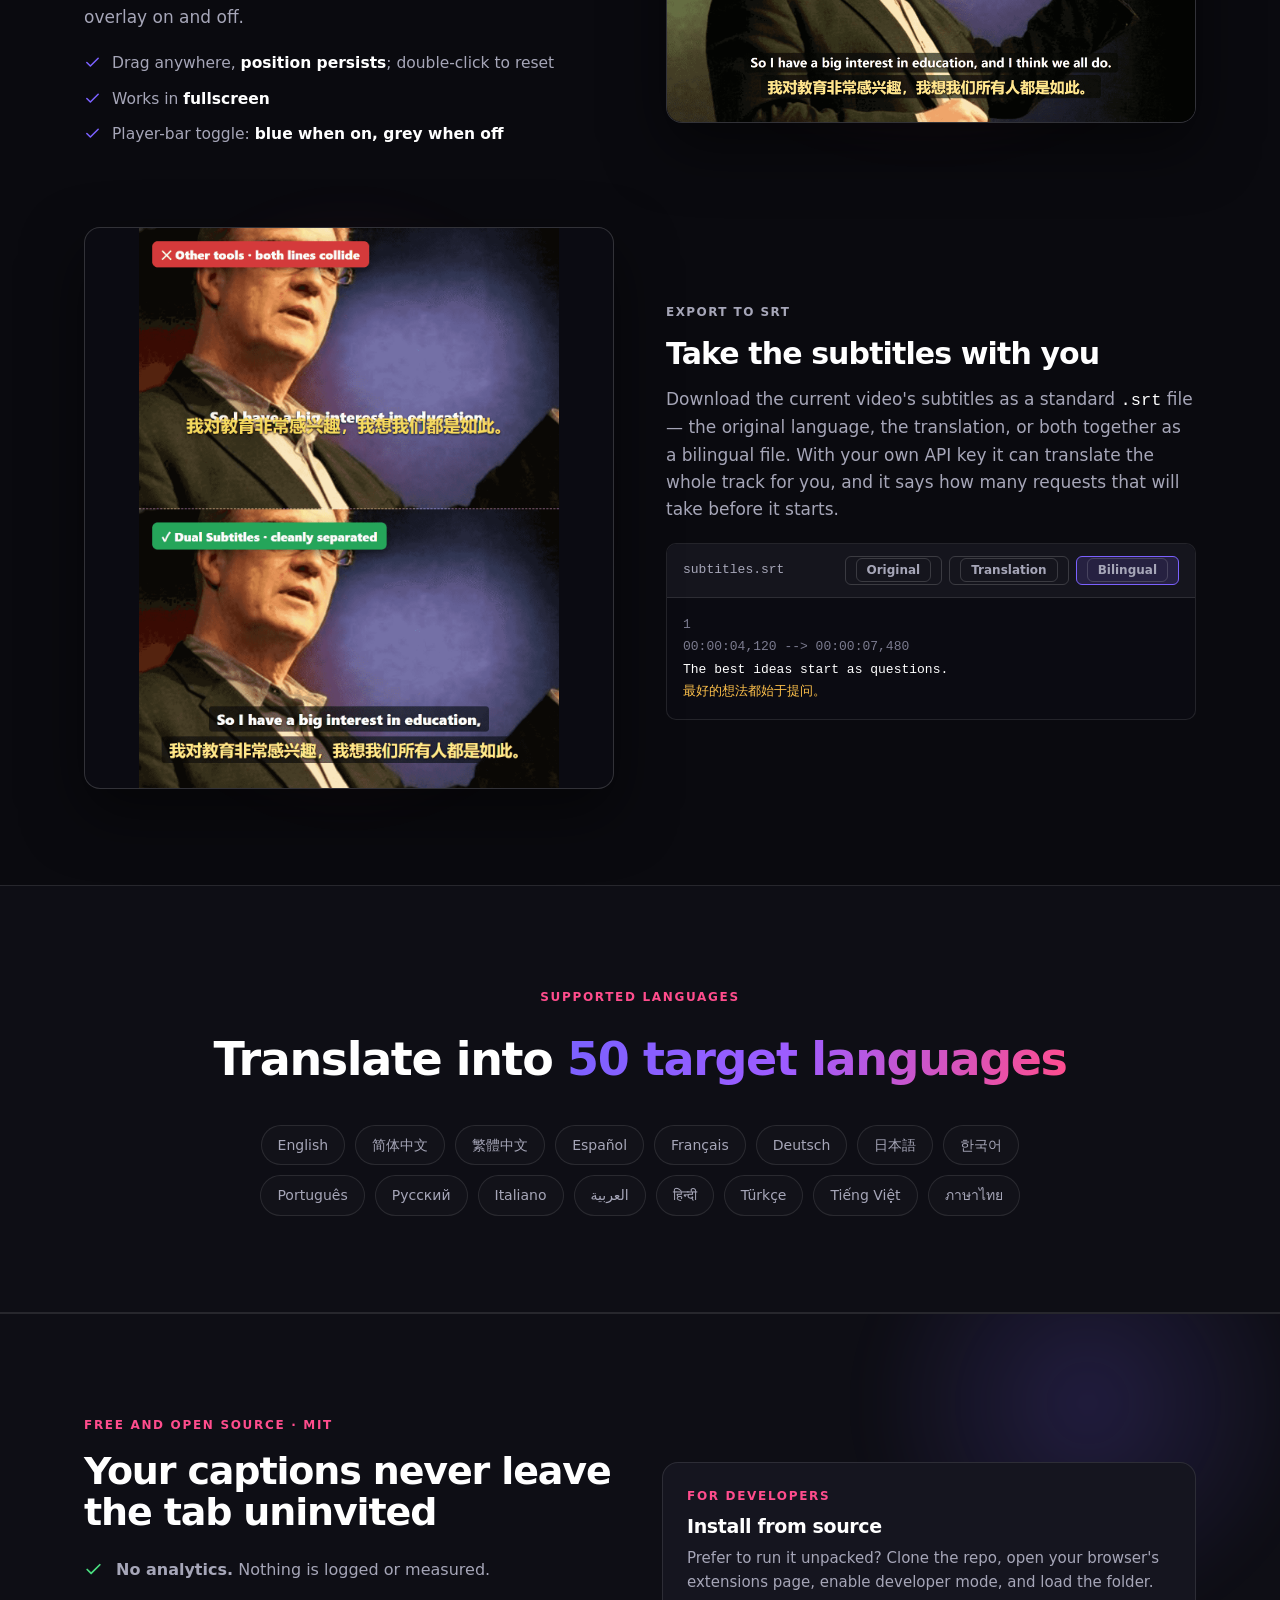
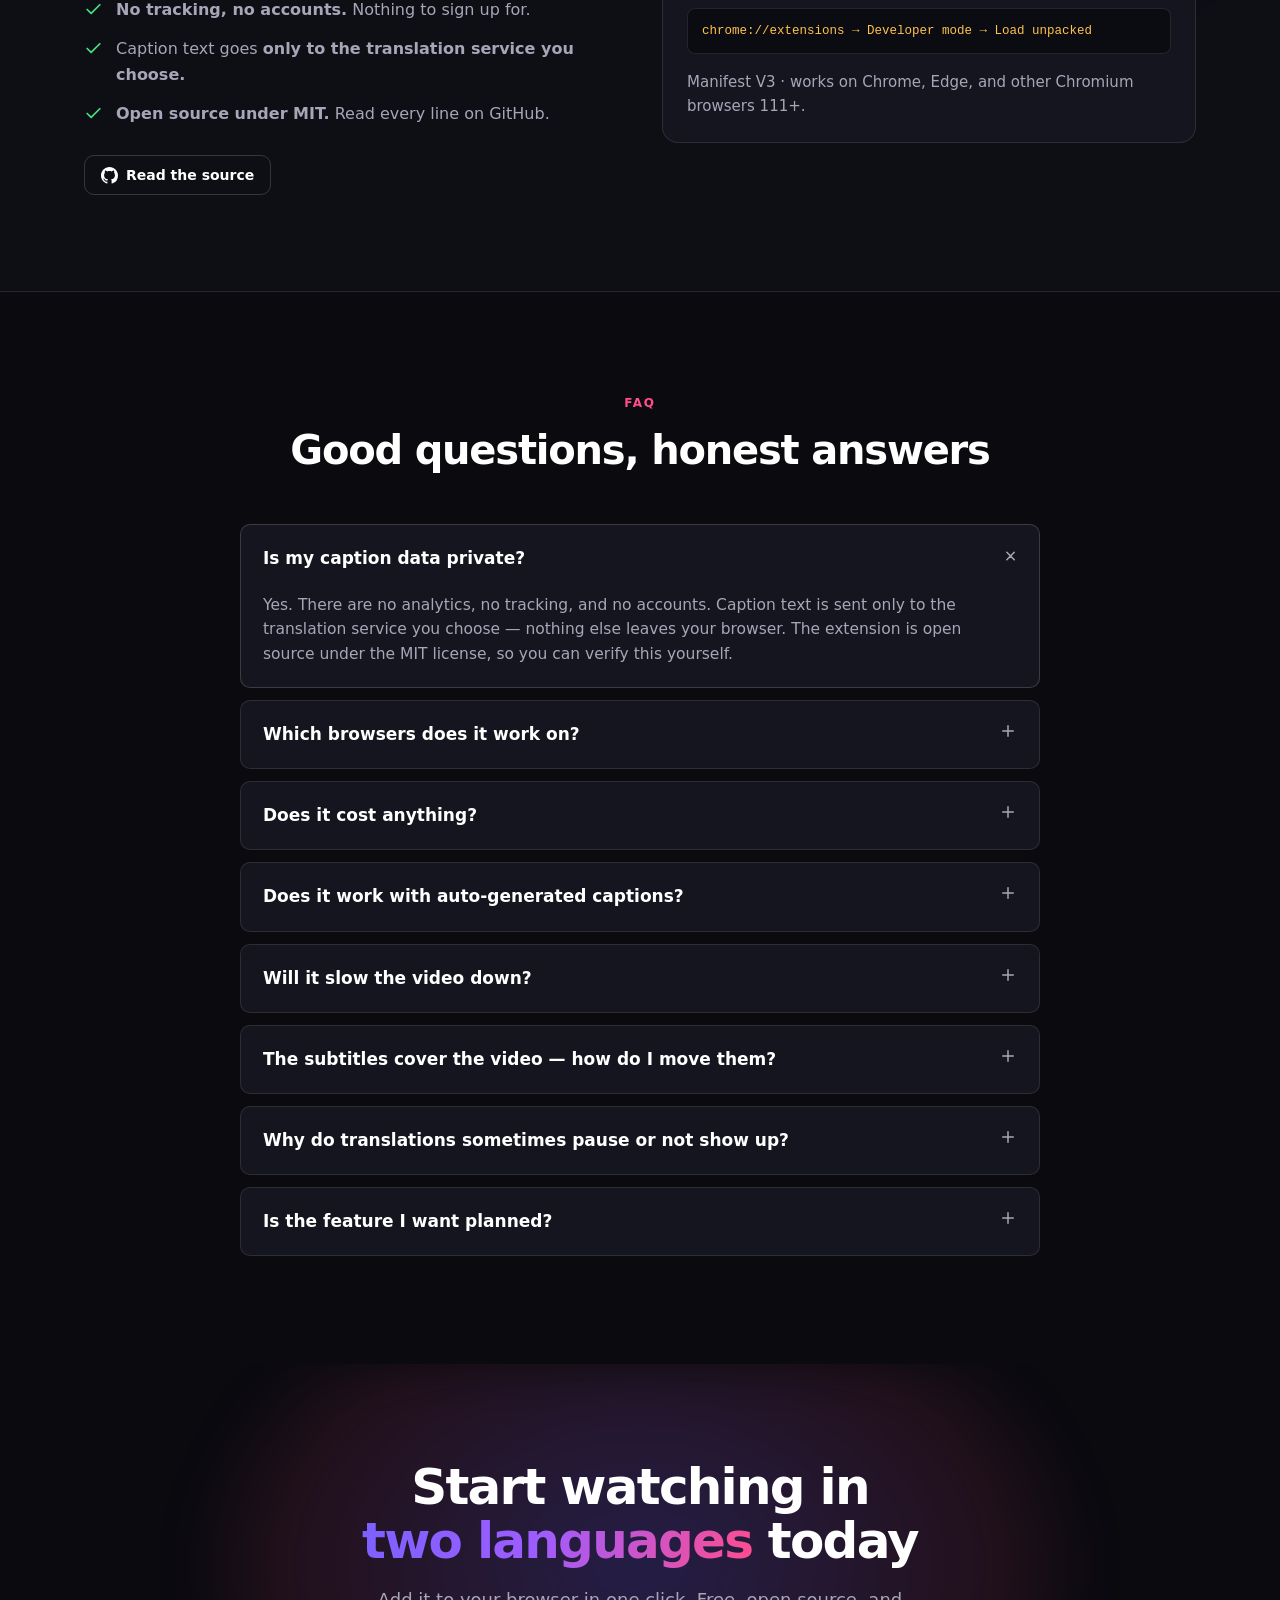
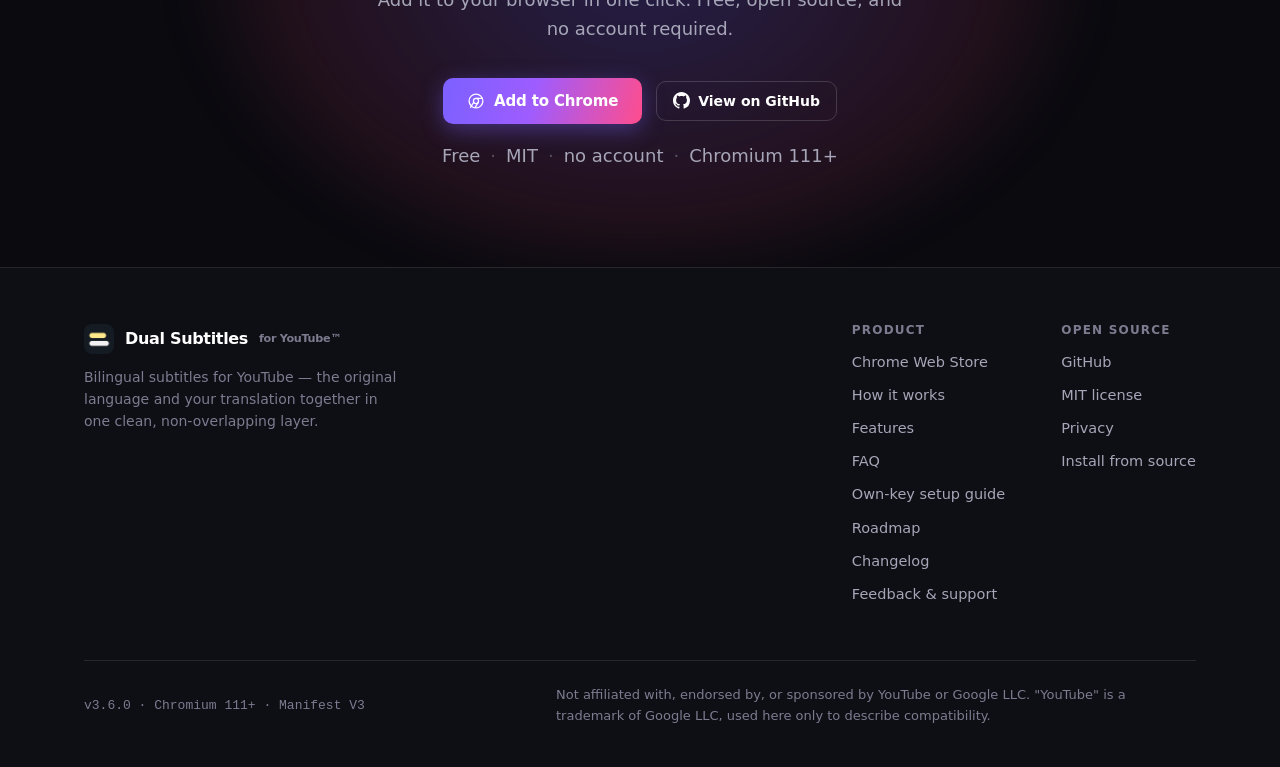
==== commit 63504757: "Give the roadmap a way in, and a Firefox entry Three routes to a page that until now was only reacha" ====
--- a/index.html
+++ b/index.html
@@ -316,6 +316,8 @@
   .sec-links{display:flex;flex-wrap:wrap;gap:26px;justify-content:center;margin-top:20px}
   .sec-links a{color:var(--accent-2);font-size:15.5px;font-weight:600;white-space:nowrap}
   .sec-links a:hover{text-decoration:underline}
+  .faq details p a{color:var(--accent-2);font-weight:600}
+  .faq details p a:hover{text-decoration:underline}
 </style>
 </head>
 <body>
@@ -706,6 +708,11 @@
         <p data-en>The Smart sentences engine uses Google's free public endpoint. Under heavy use — long videos, lots of seeking — it may briefly rate-limit. The extension notices, slows down and retries on its own: the translation line shows "…" while it waits, and translations resume automatically, usually within seconds to a couple of minutes. Already-translated sentences stay cached. YouTube's own whole-track translation can be limited too — when that happens the extension falls back to the sentence engine and comes back for the whole-track version a little later.</p>
         <p data-zh>智能整句引擎走的是 Google 免费公共接口，重度使用（超长视频、频繁拖进度条）时可能被短暂限流。扩展会自己发现并放慢重试：等待期间译文行显示「…」，翻译通常在几秒到一两分钟内自动恢复。已翻译过的句子有缓存不受影响。YouTube 自带的整轨翻译同样可能被限流——真遇上时扩展会先用整句引擎顶上，过一会儿再回头去要整轨译文。</p>
       </details>
+      <details>
+        <summary><span data-en>Is the feature I want planned?</span><span data-zh>我想要的功能有没有计划？</span><span class="ic"><svg width="18" height="18" viewBox="0 0 24 24" fill="none" aria-hidden="true"><path d="M12 5v14M5 12h14" stroke="currentColor" stroke-width="2" stroke-linecap="round"/></svg></span></summary>
+        <p data-en>The <a href="roadmap.html">roadmap</a> says what is planned, what is being built, and what is not happening yet — with the reason for each. If what you want is not on it, <a href="feedback.html">say so</a>: most of what is on that list started as somebody's message.</p>
+        <p data-zh><a href="roadmap.html">开发计划页</a>写着计划做什么、正在做什么、暂时不做什么——每一条都写了原因。如果你想要的不在上面，<a href="feedback.html">说一声就行</a>：那个列表上的大多数条目，最初都是别人发来的一句话。</p>
+      </details>
     </div>
   </div>
 </section>
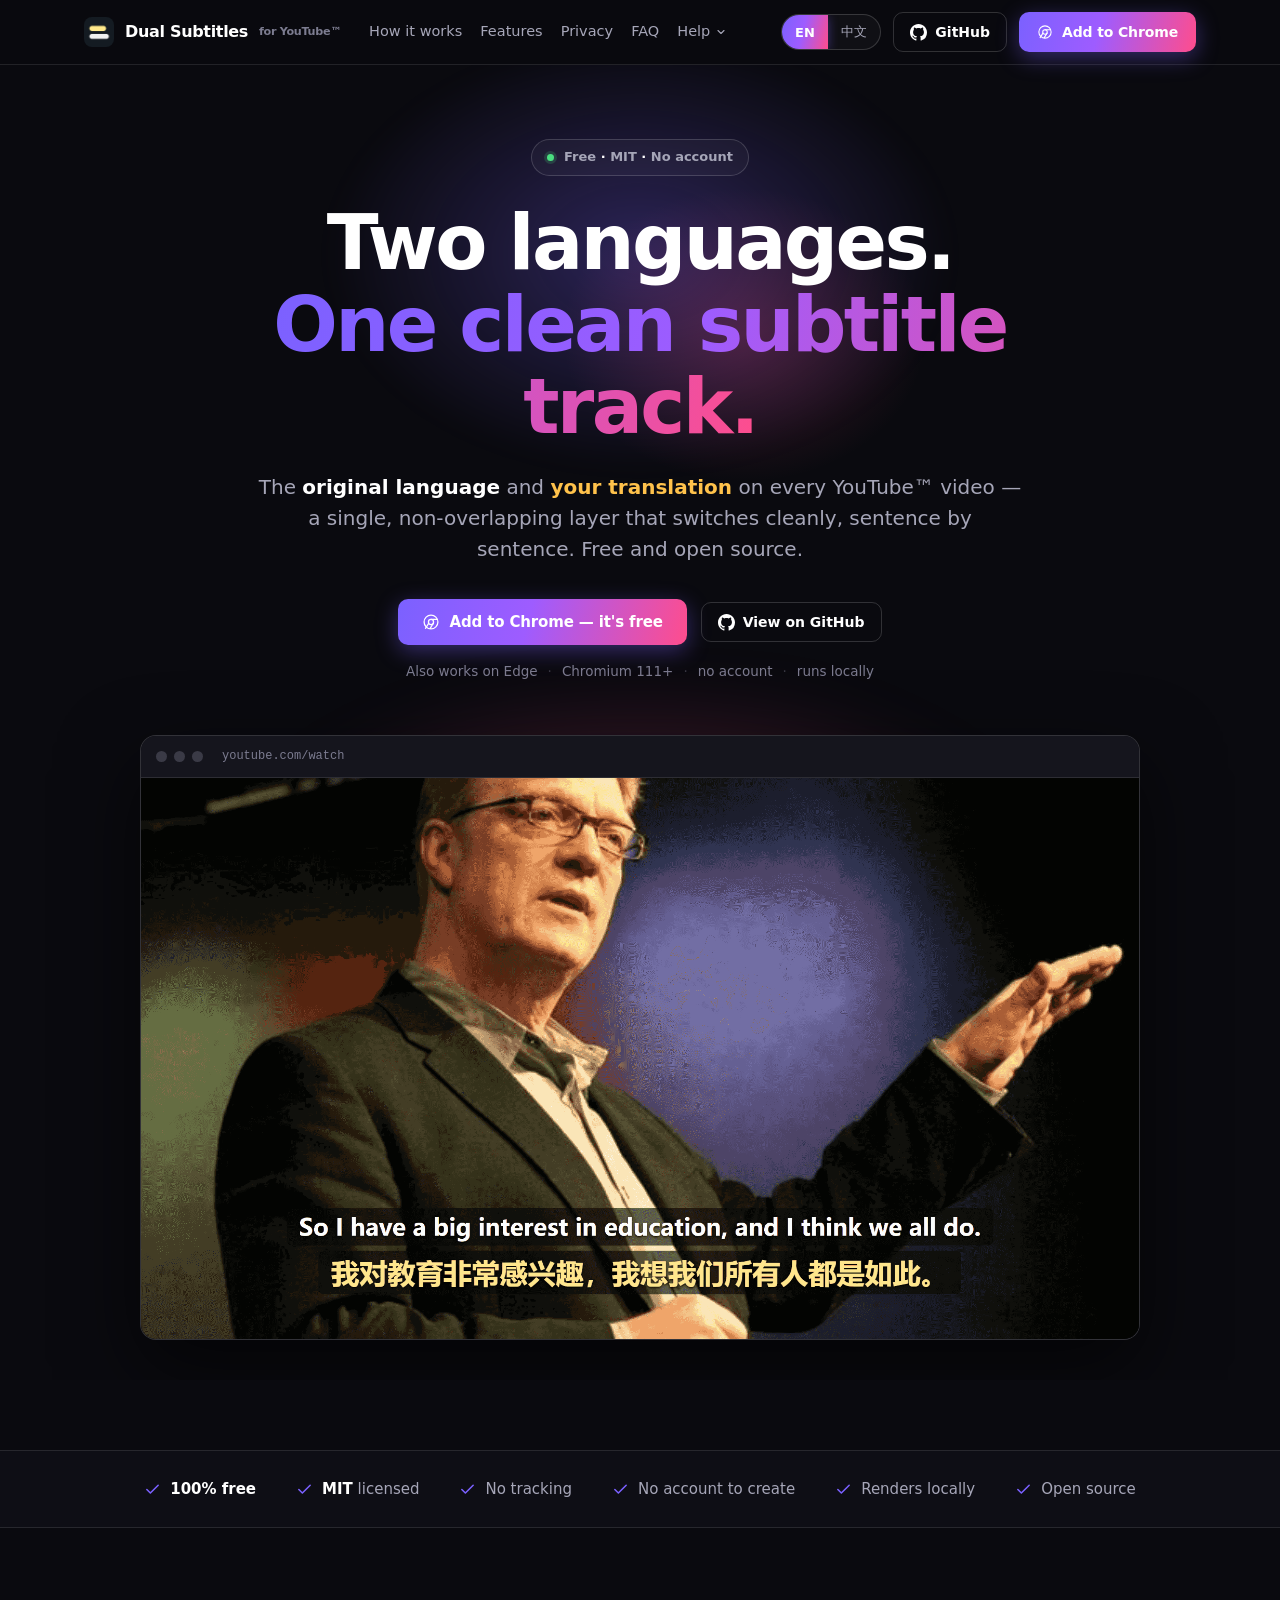
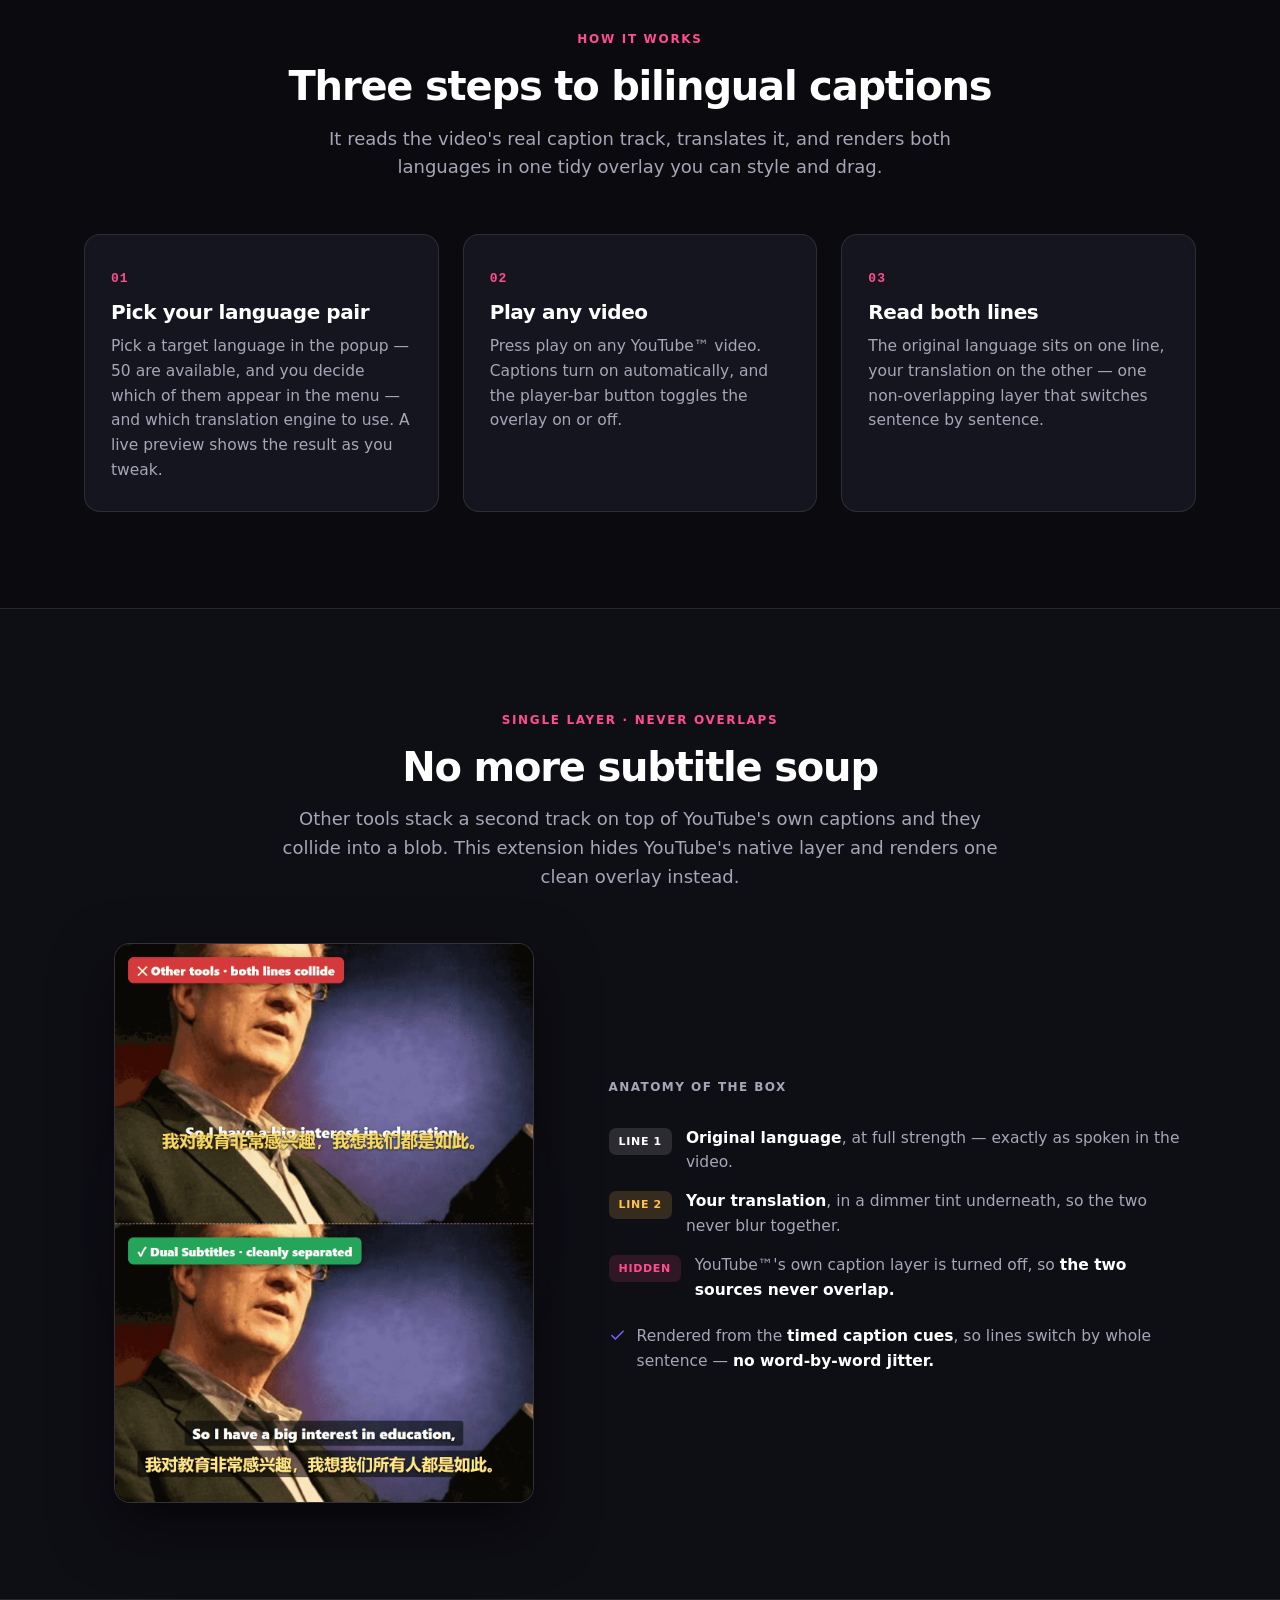
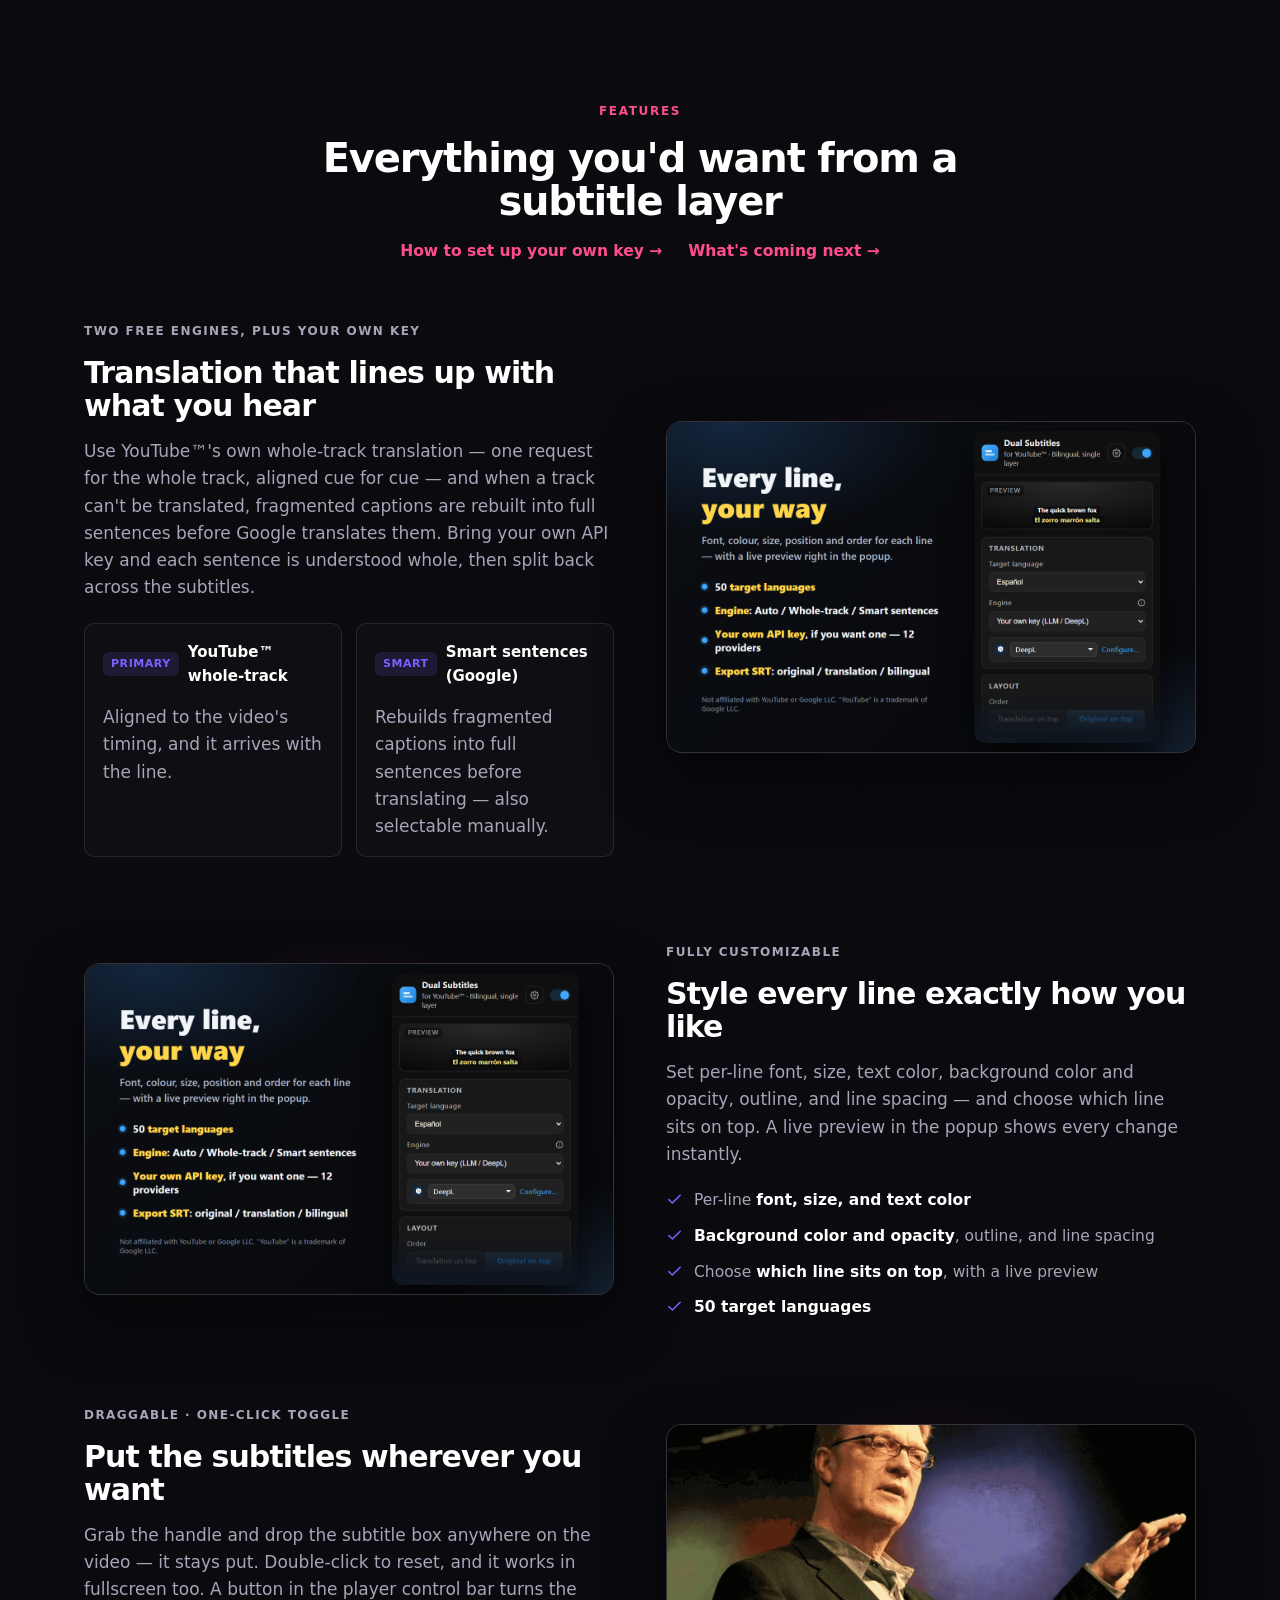
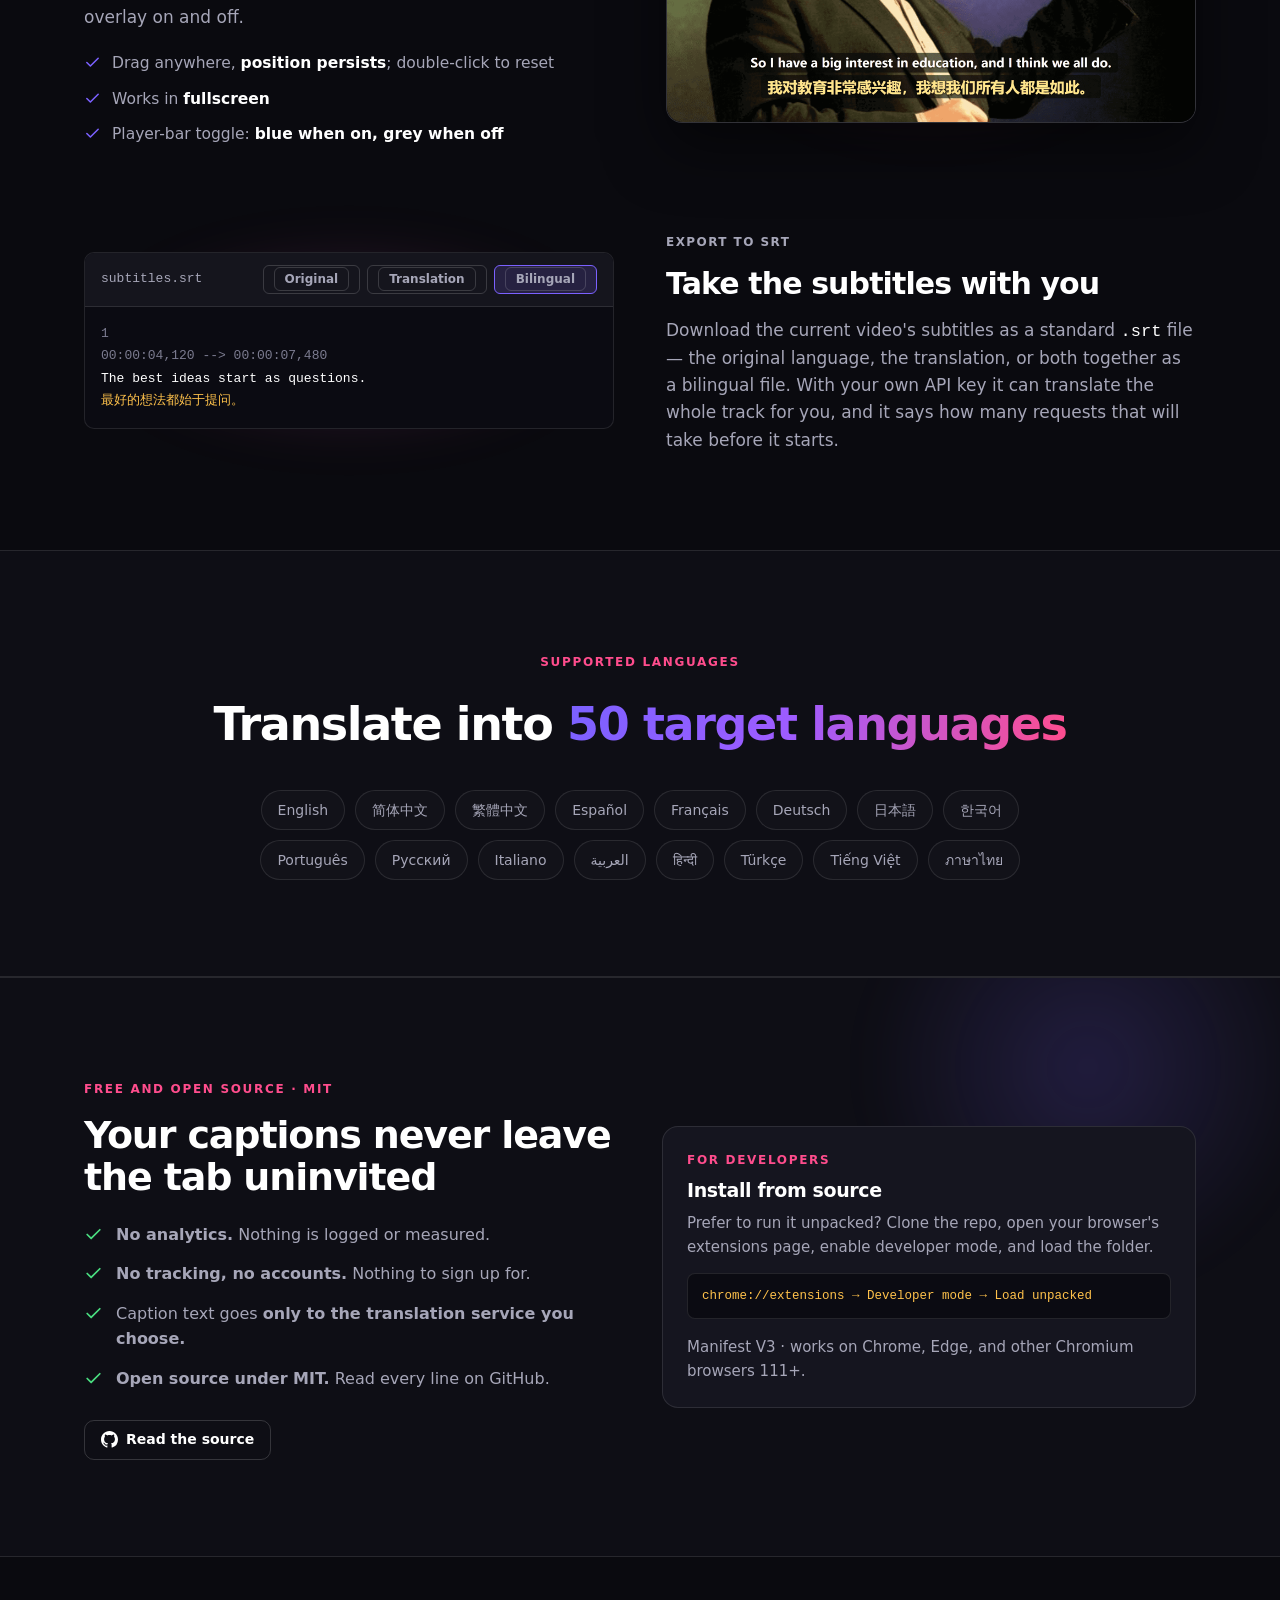
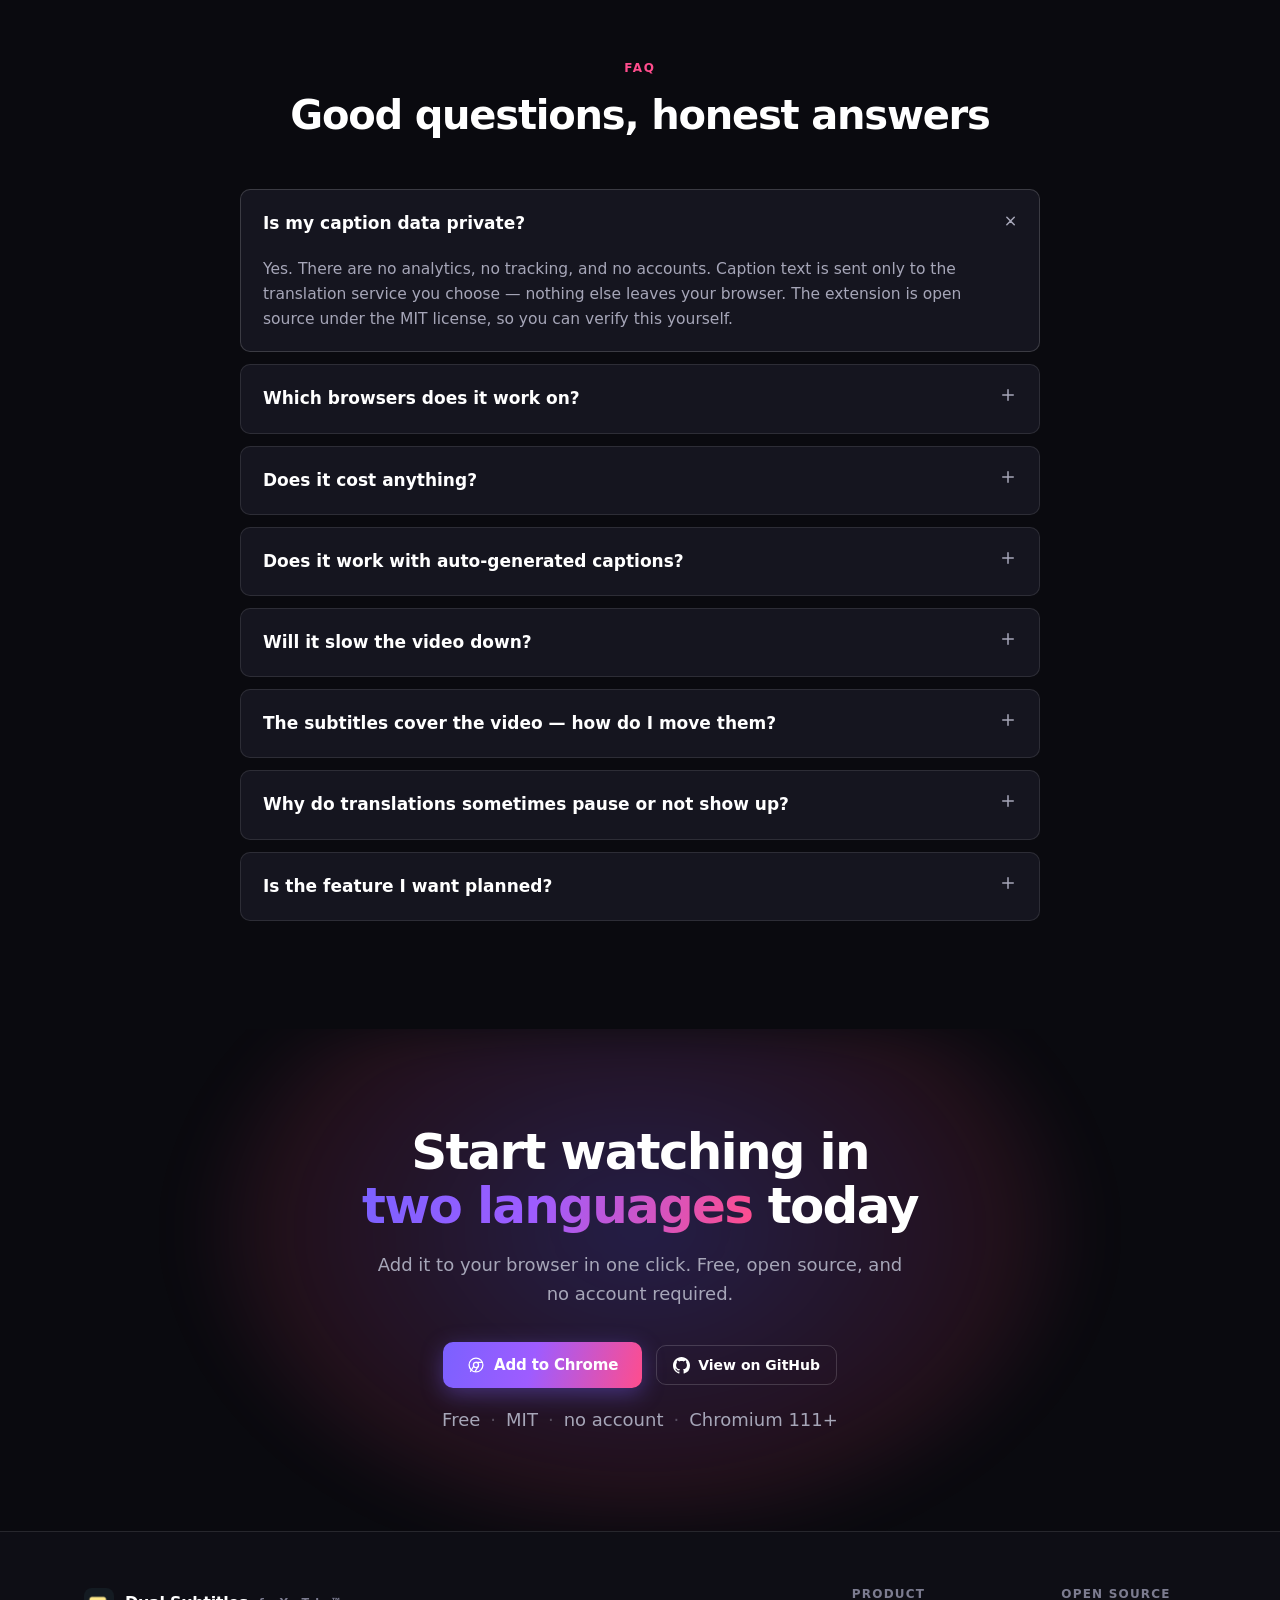
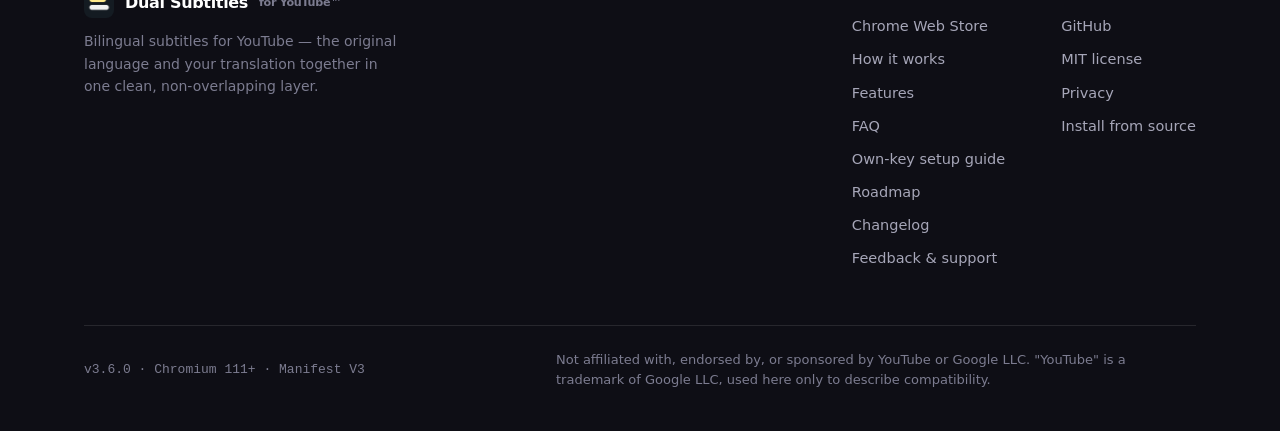
==== commit 09a9f962: "Show an SRT file where the SRT section's picture goes That section was illustrated with the before/a" ====
--- a/index.html
+++ b/index.html
@@ -195,6 +195,9 @@
   .srt pre .t{color:var(--muted-2)}
   .srt pre .o{color:#fff}
   .srt pre .x{color:var(--translation)}
+  /* The SRT sample IS this section's visual — it stands where the image column
+     goes, so it needs no top margin and has to clear the frame's glow. */
+  .media-frame .srt{margin-top:0;position:relative;z-index:1}
 
   /* languages */
   .langs-band{text-align:center}
@@ -576,6 +579,9 @@
           <h3 data-zh>把字幕随身带走</h3>
           <p data-en>Download the current video's subtitles as a standard <span class="mono" style="color:var(--ink)">.srt</span> file — the original language, the translation, or both together as a bilingual file. With your own API key it can translate the whole track for you, and it says how many requests that will take before it starts.</p>
           <p data-zh>把当前视频的字幕下载为标准的 <span class="mono" style="color:var(--ink)">.srt</span> 文件——可选原文、译文，或两者合并成一份双语文件。填了自己的 API Key 之后，还可以让它整片翻译，开始前会先告诉你大约要几次请求。</p>
+        </div>
+        <div class="media-frame">
+          <div class="glow" aria-hidden="true"></div>
           <div class="srt">
             <div class="head">
               <span class="fn">subtitles.srt</span>
@@ -589,12 +595,6 @@
 00:00:04,120 --&gt; 00:00:07,480</span>
 <span class="o">The best ideas start as questions.</span>
 <span class="x">最好的想法都始于提问。</span></pre>
-          </div>
-        </div>
-        <div class="media-frame">
-          <div class="glow" aria-hidden="true"></div>
-          <div class="card-img">
-            <img class="ar-compare" src="assets/compare-en.png" data-src-en="assets/compare-en.png" data-src-zh="assets/compare-zh.png" width="1080" height="1440" alt="Clean, separated bilingual subtitle lines that can be exported to an SRT file.">
           </div>
         </div>
       </div>
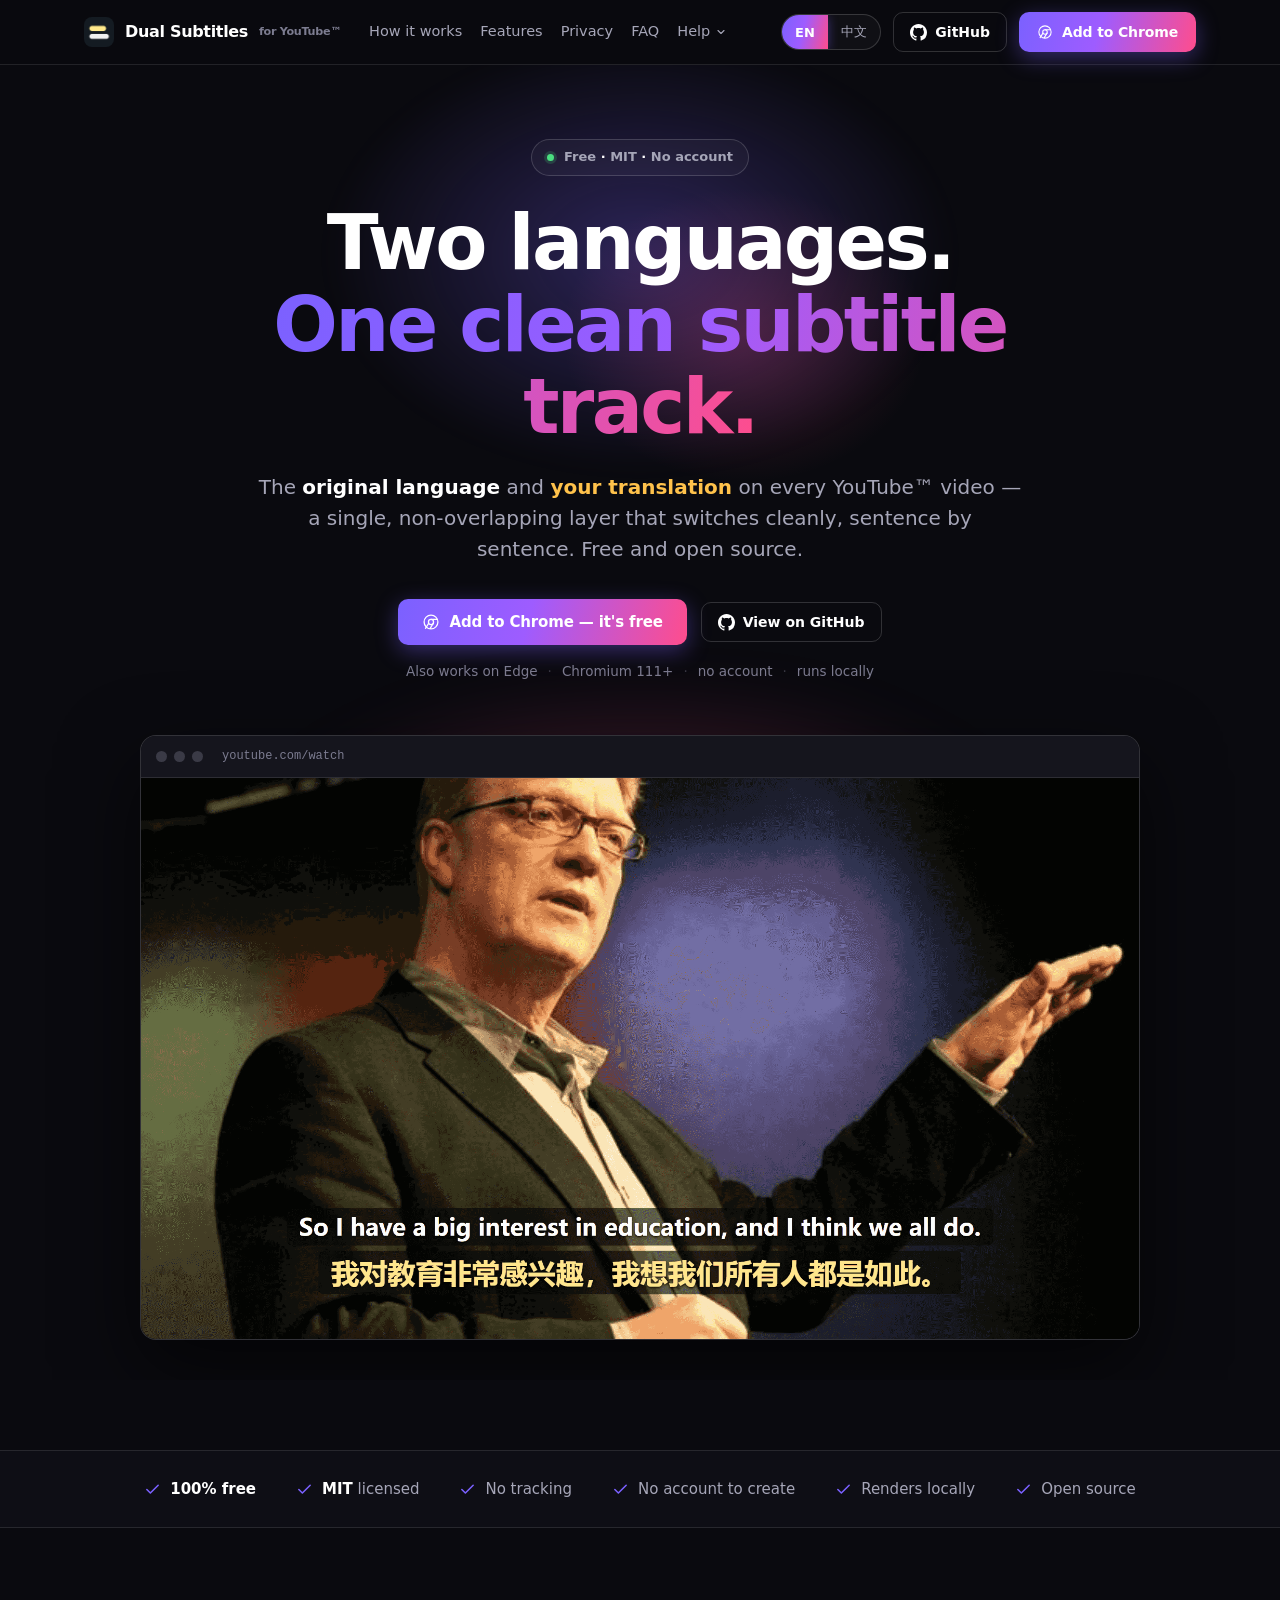
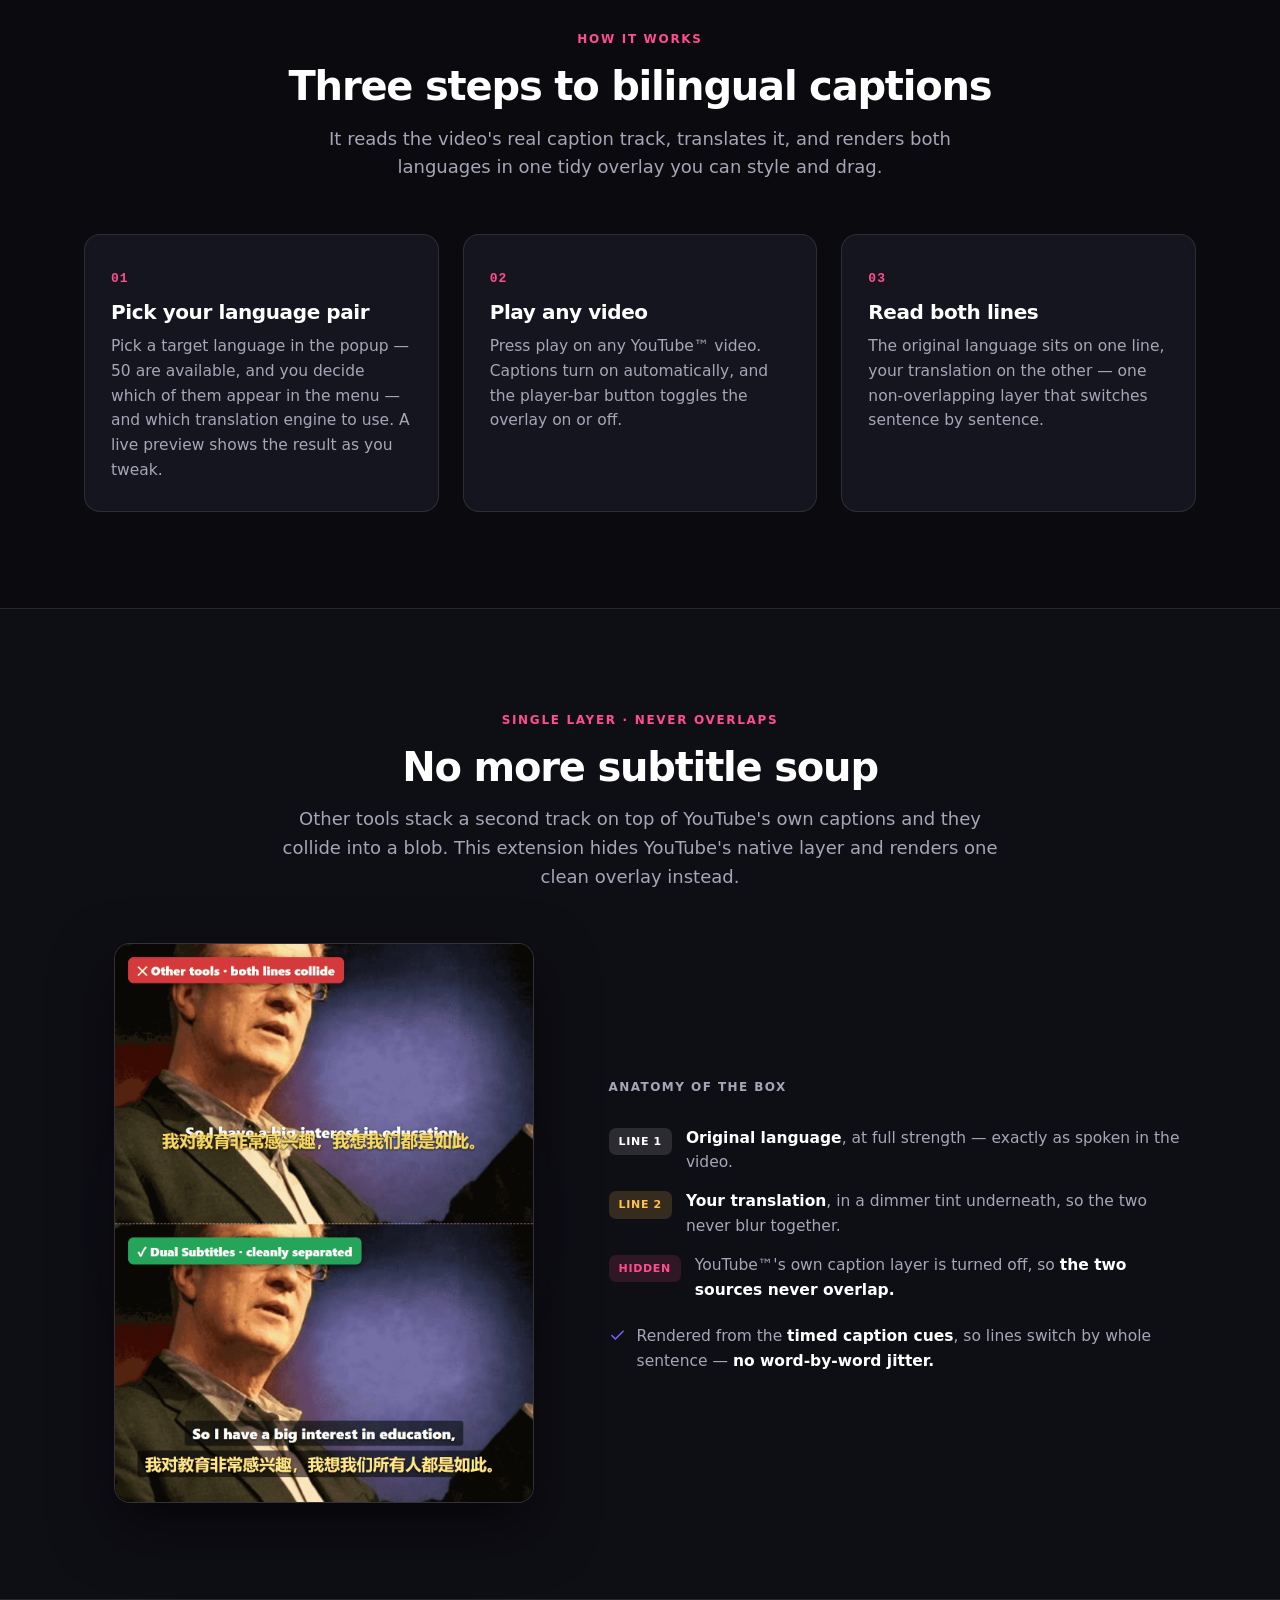
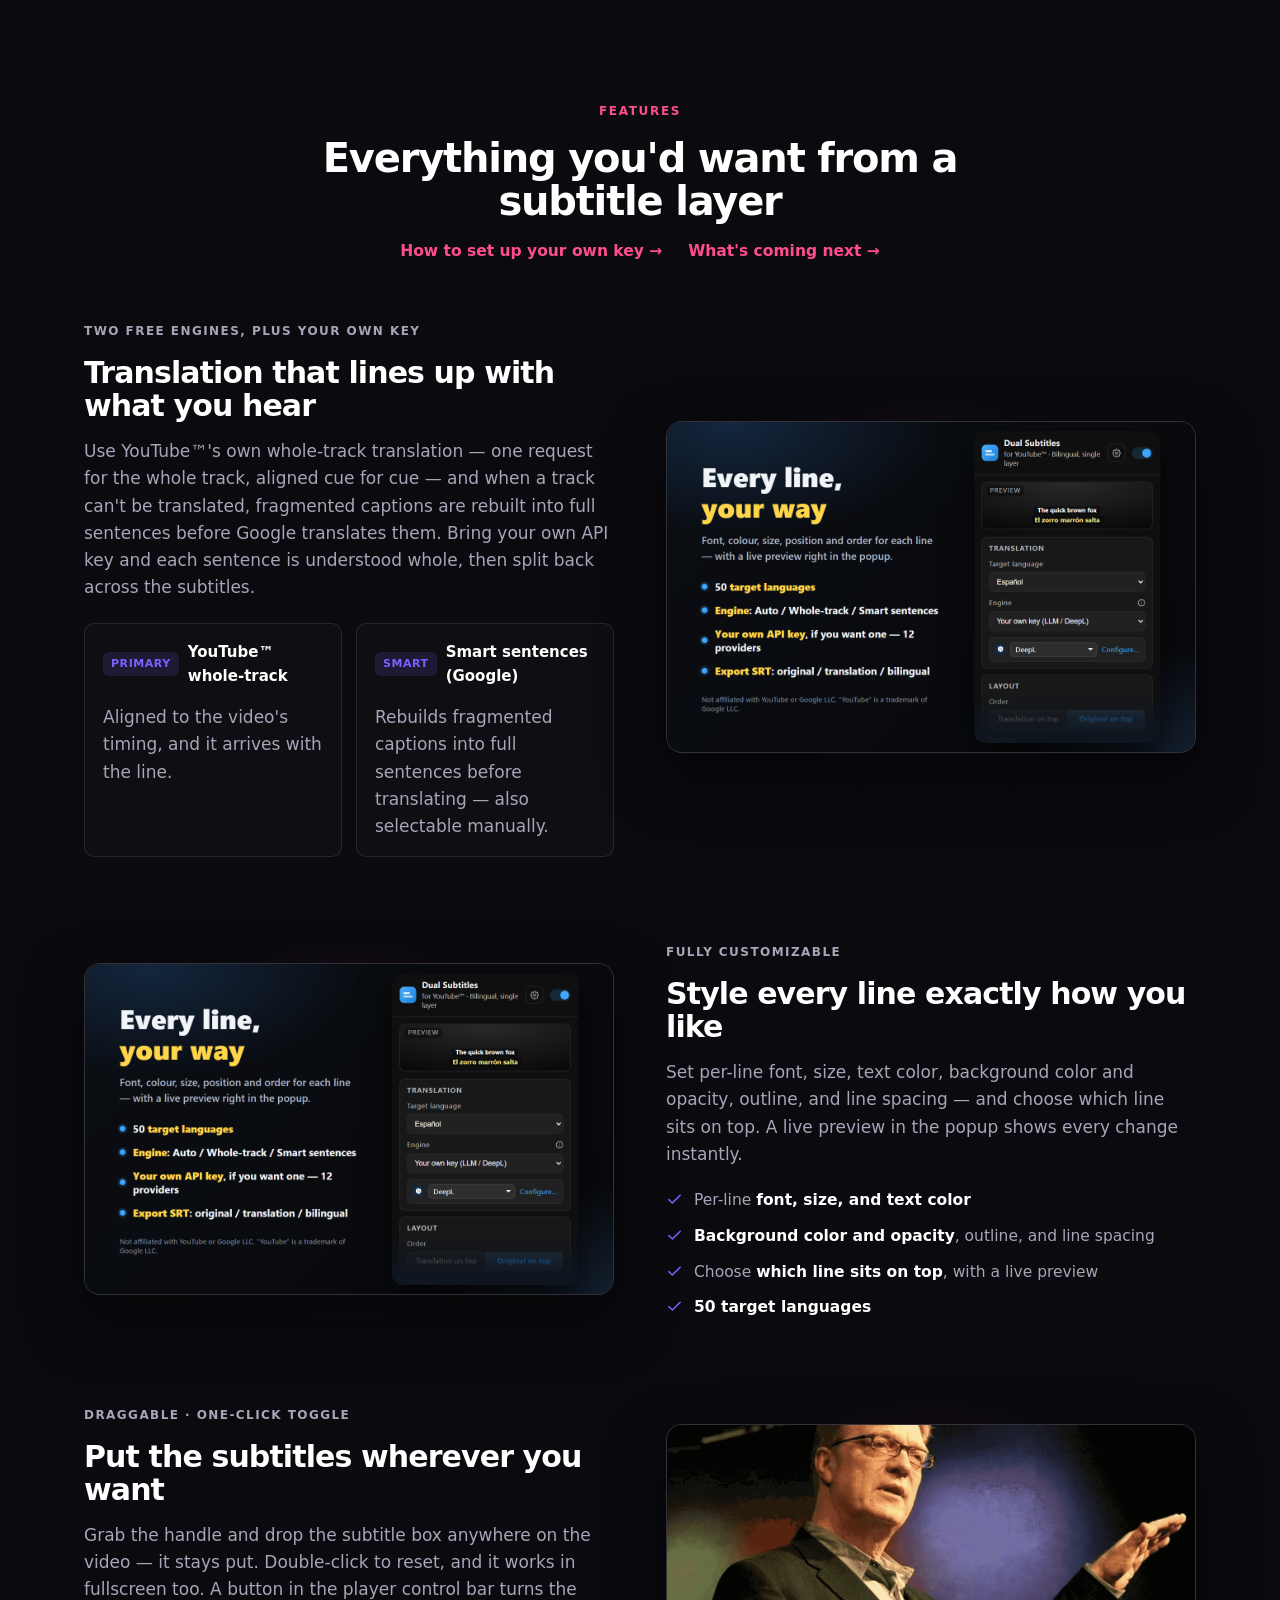
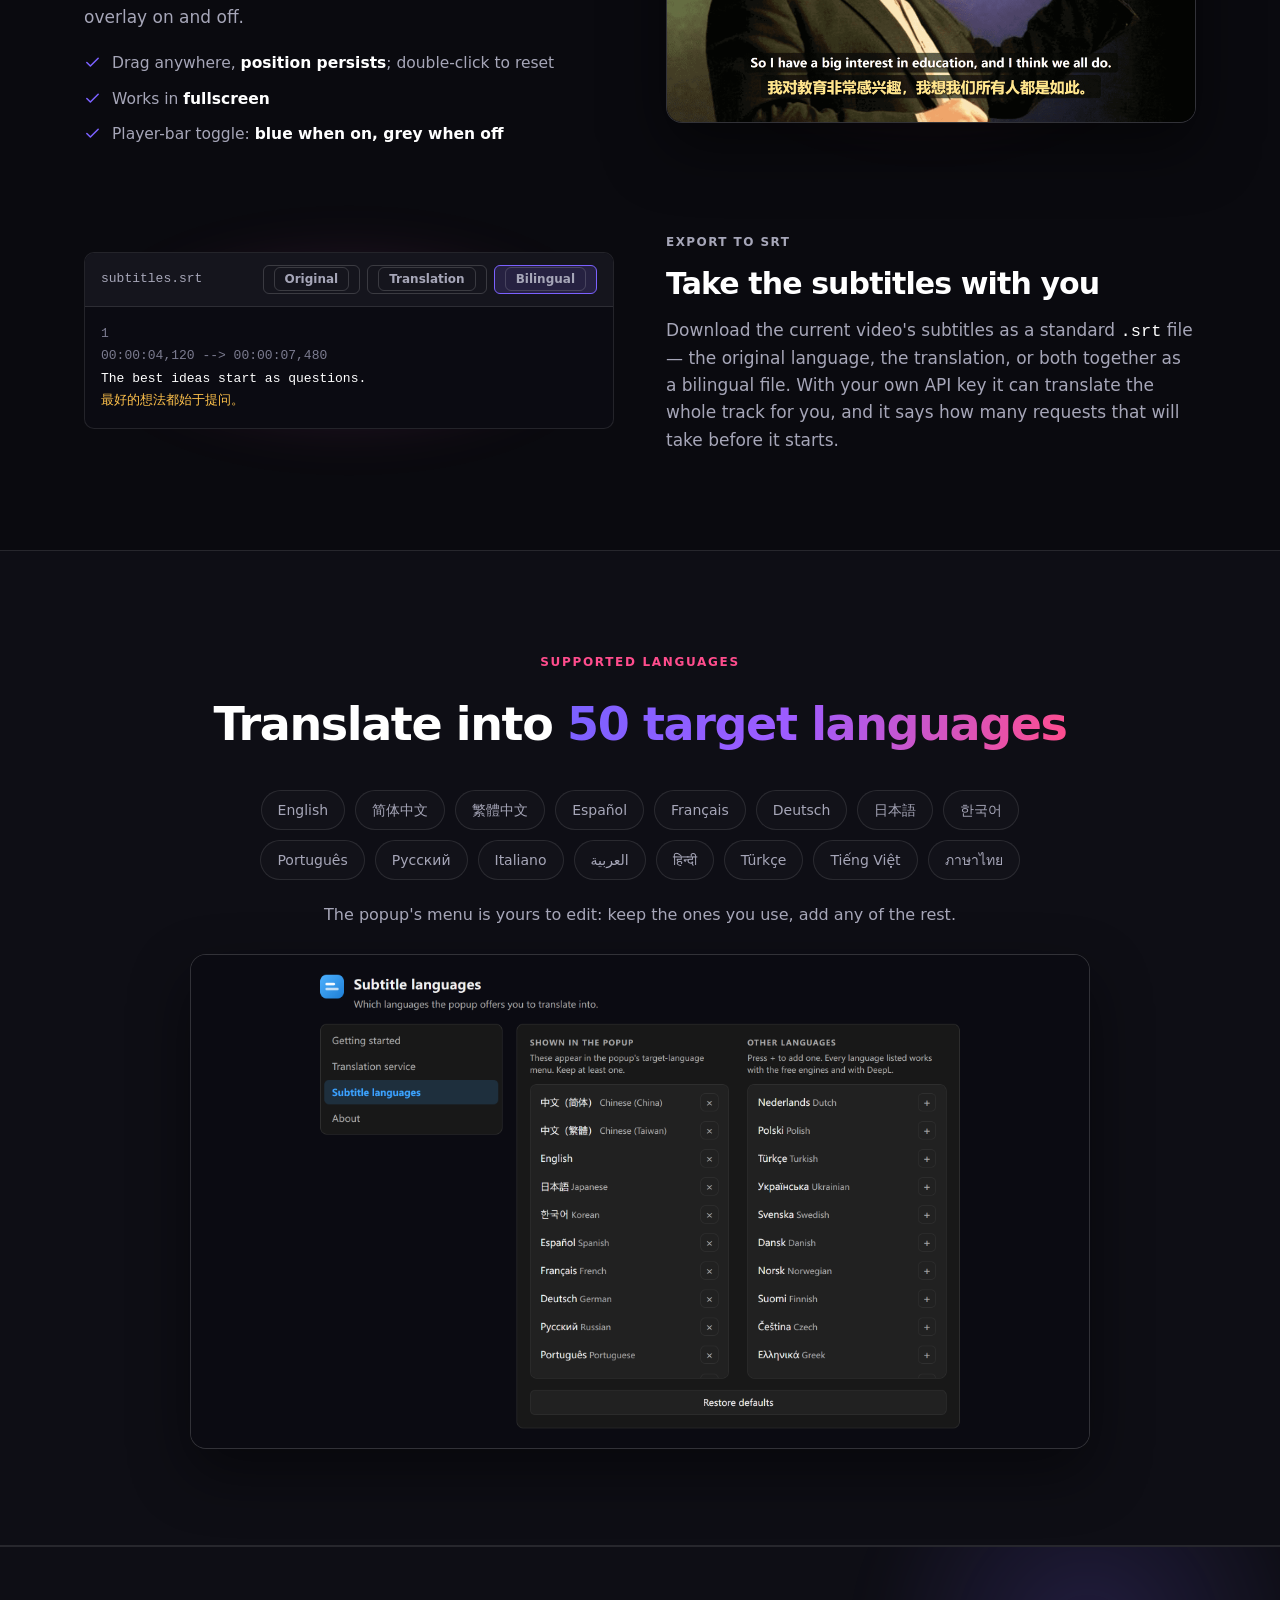
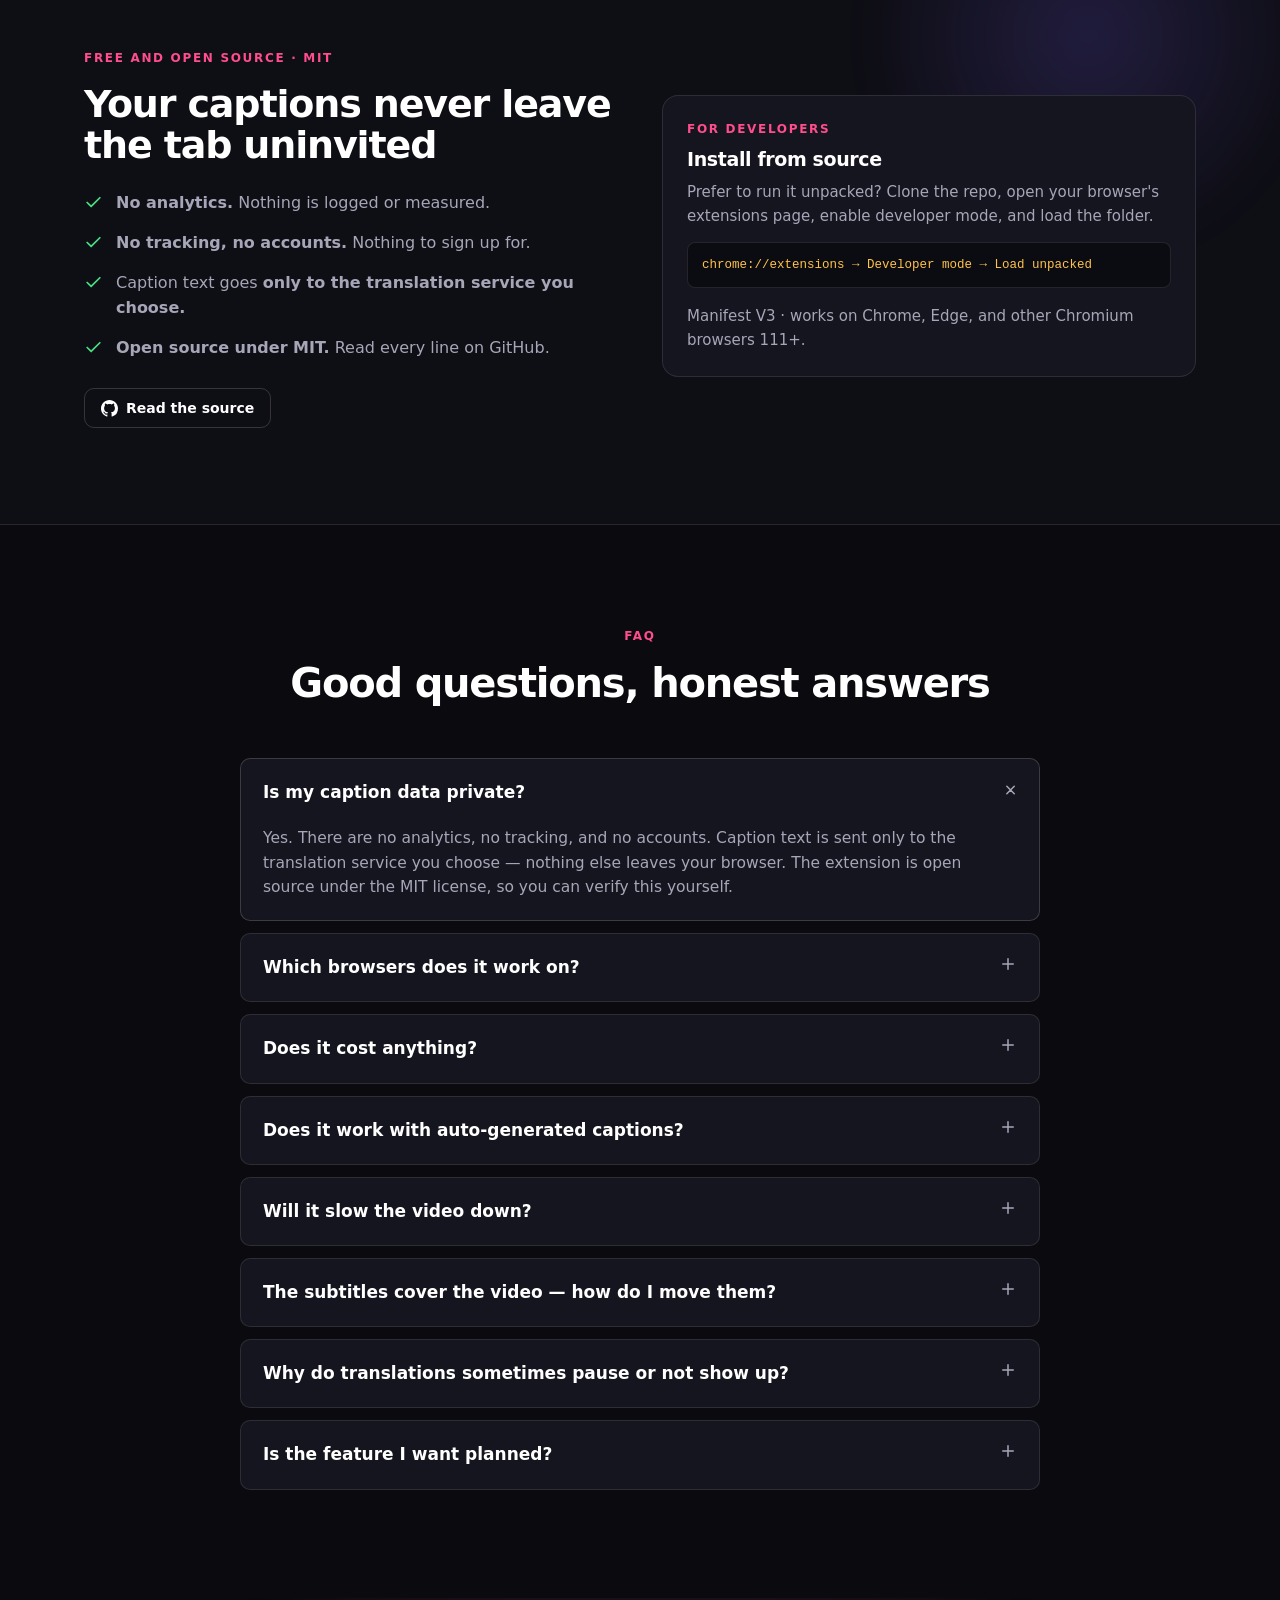
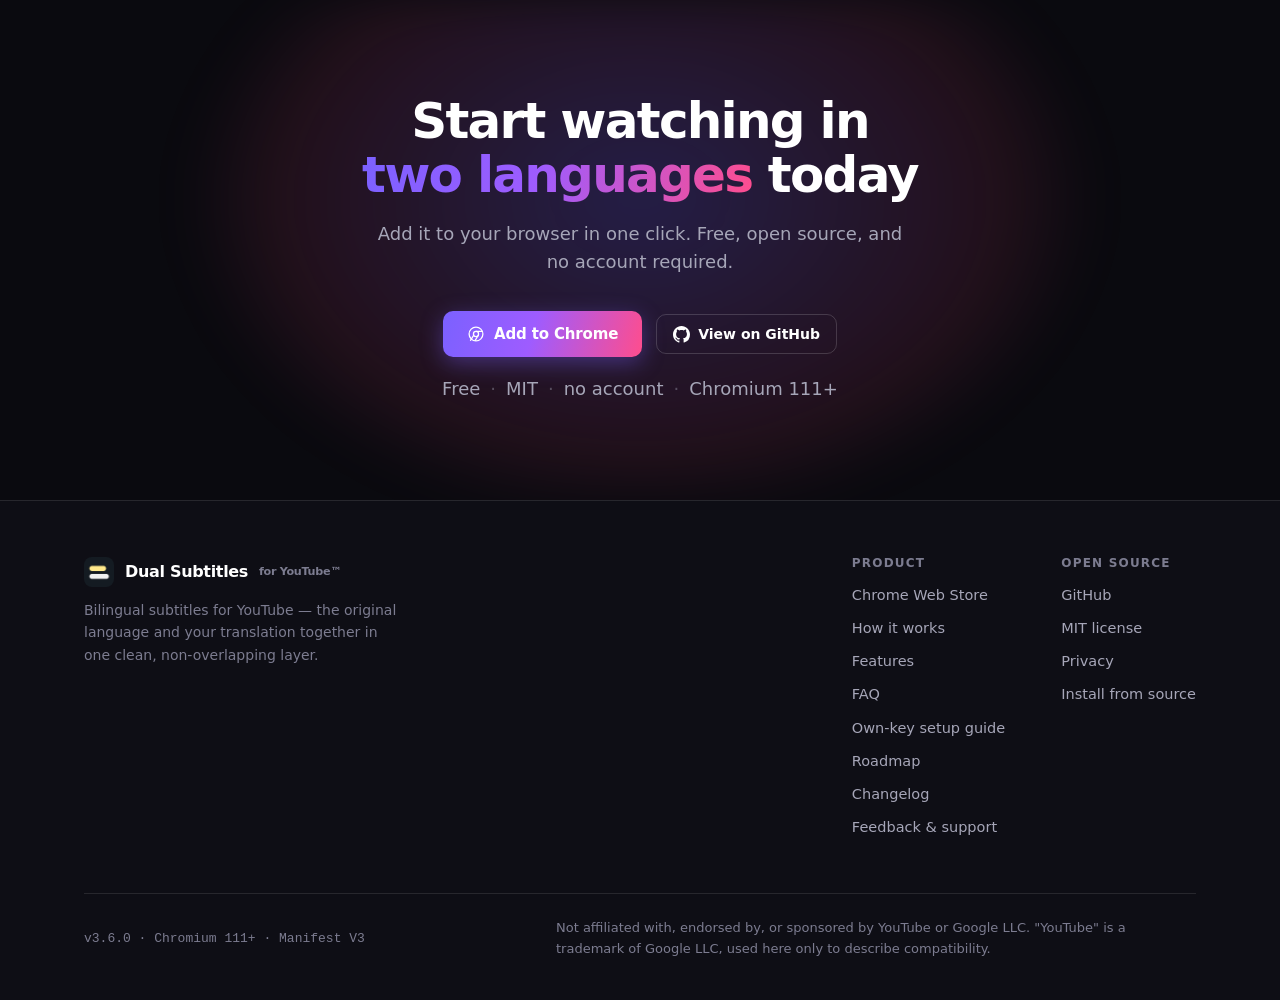
==== commit d726caee: "Show the language list, not just how long it is The language band counted to fifty and printed sixte" ====
--- a/index.html
+++ b/index.html
@@ -205,6 +205,11 @@
   .lang-count .g{background:var(--grad);-webkit-background-clip:text;background-clip:text;color:transparent}
   .chips{display:flex;flex-wrap:wrap;gap:10px;justify-content:center;max-width:820px;margin:28px auto 0}
   .chip{border:1px solid var(--line);border-radius:999px;padding:8px 16px;font-size:14px;font-weight:500;color:var(--muted);background:rgba(255,255,255,0.02)}
+  /* The chips say how many languages there are; the shot says you get to choose
+     which ones. Same aspect as the file (1280x703) so nothing is letterboxed. */
+  .lang-note{color:var(--muted);margin-top:22px;font-size:16px}
+  .lang-shot{max-width:900px;margin:26px auto 0;border:1px solid var(--line-2);border-radius:var(--radius-lg);overflow:hidden;box-shadow:0 24px 60px rgba(0,0,0,0.45);background:#0b0b12}
+  .lang-shot img{display:block;width:100%;height:auto;aspect-ratio:1280/703}
   .chip:hover{color:var(--ink);border-color:var(--line-2)}
 
   /* privacy */
@@ -625,6 +630,11 @@
       <span class="chip">Türkçe</span>
       <span class="chip">Tiếng Việt</span>
       <span class="chip">ภาษาไทย</span>
+    </div>
+    <p class="lang-note" data-en>The popup's menu is yours to edit: keep the ones you use, add any of the rest.</p>
+    <p class="lang-note" data-zh>弹窗里的下拉由你决定：常用的留着，其余的随时加进来。</p>
+    <div class="lang-shot">
+      <img src="assets/langs-en.png" data-src-en="assets/langs-en.png" data-src-zh="assets/langs-zh.png" width="1280" height="703" alt="The extension's settings page on the subtitle-languages panel: one column lists the languages shown in the popup, each removable, and a second column lists the rest, each addable.">
     </div>
   </div>
 </section>
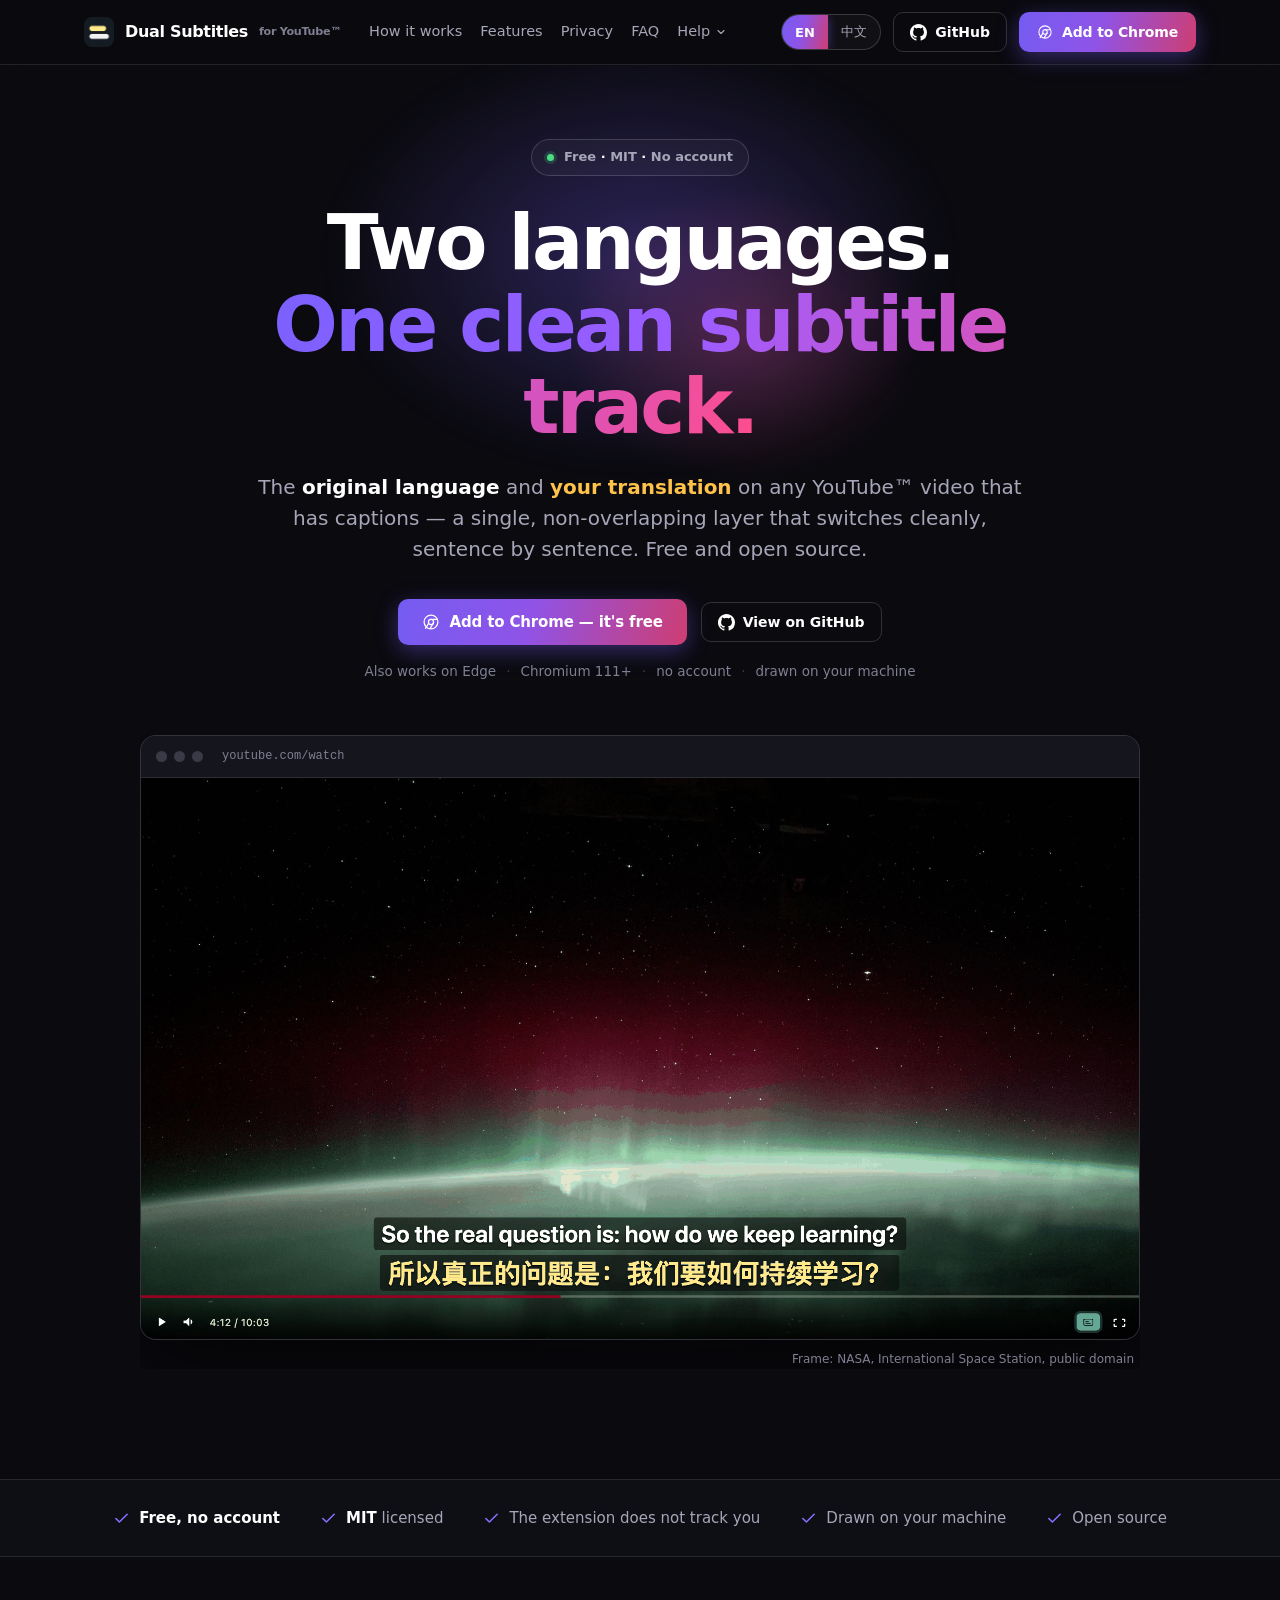
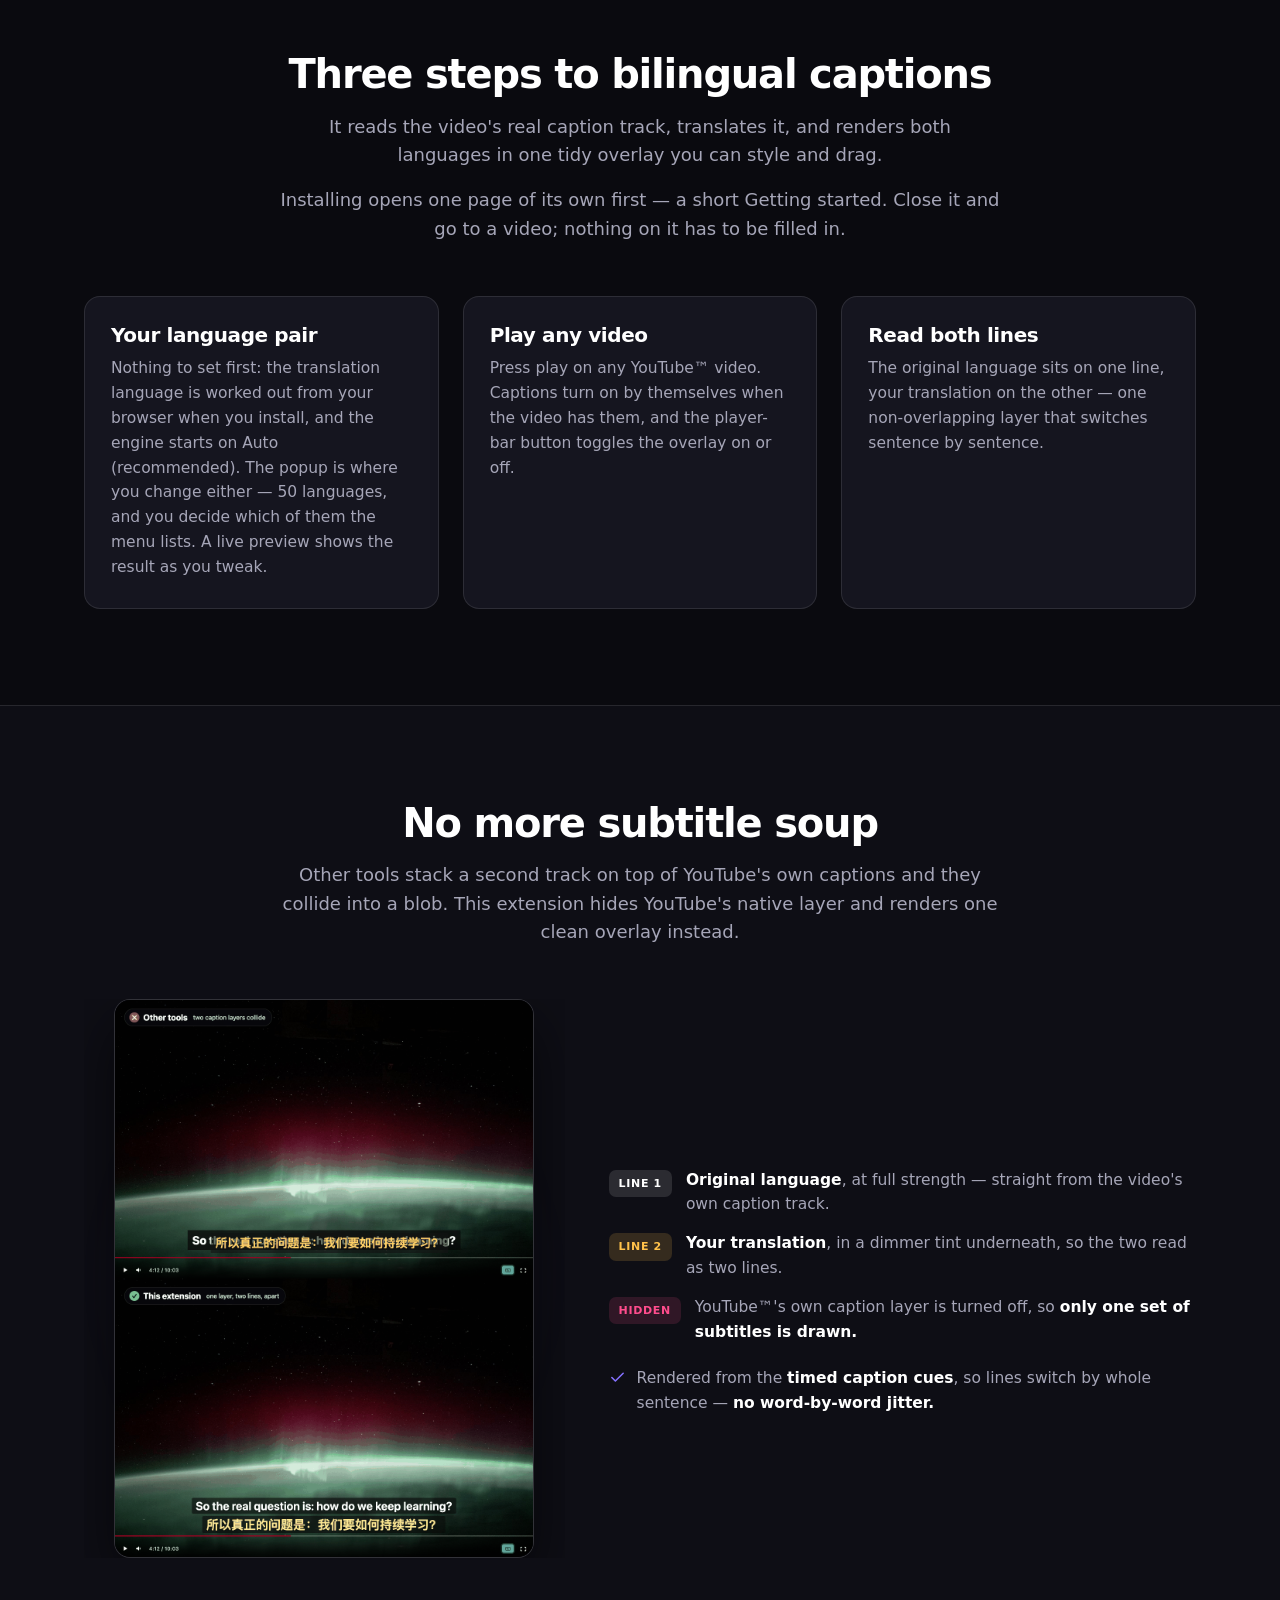
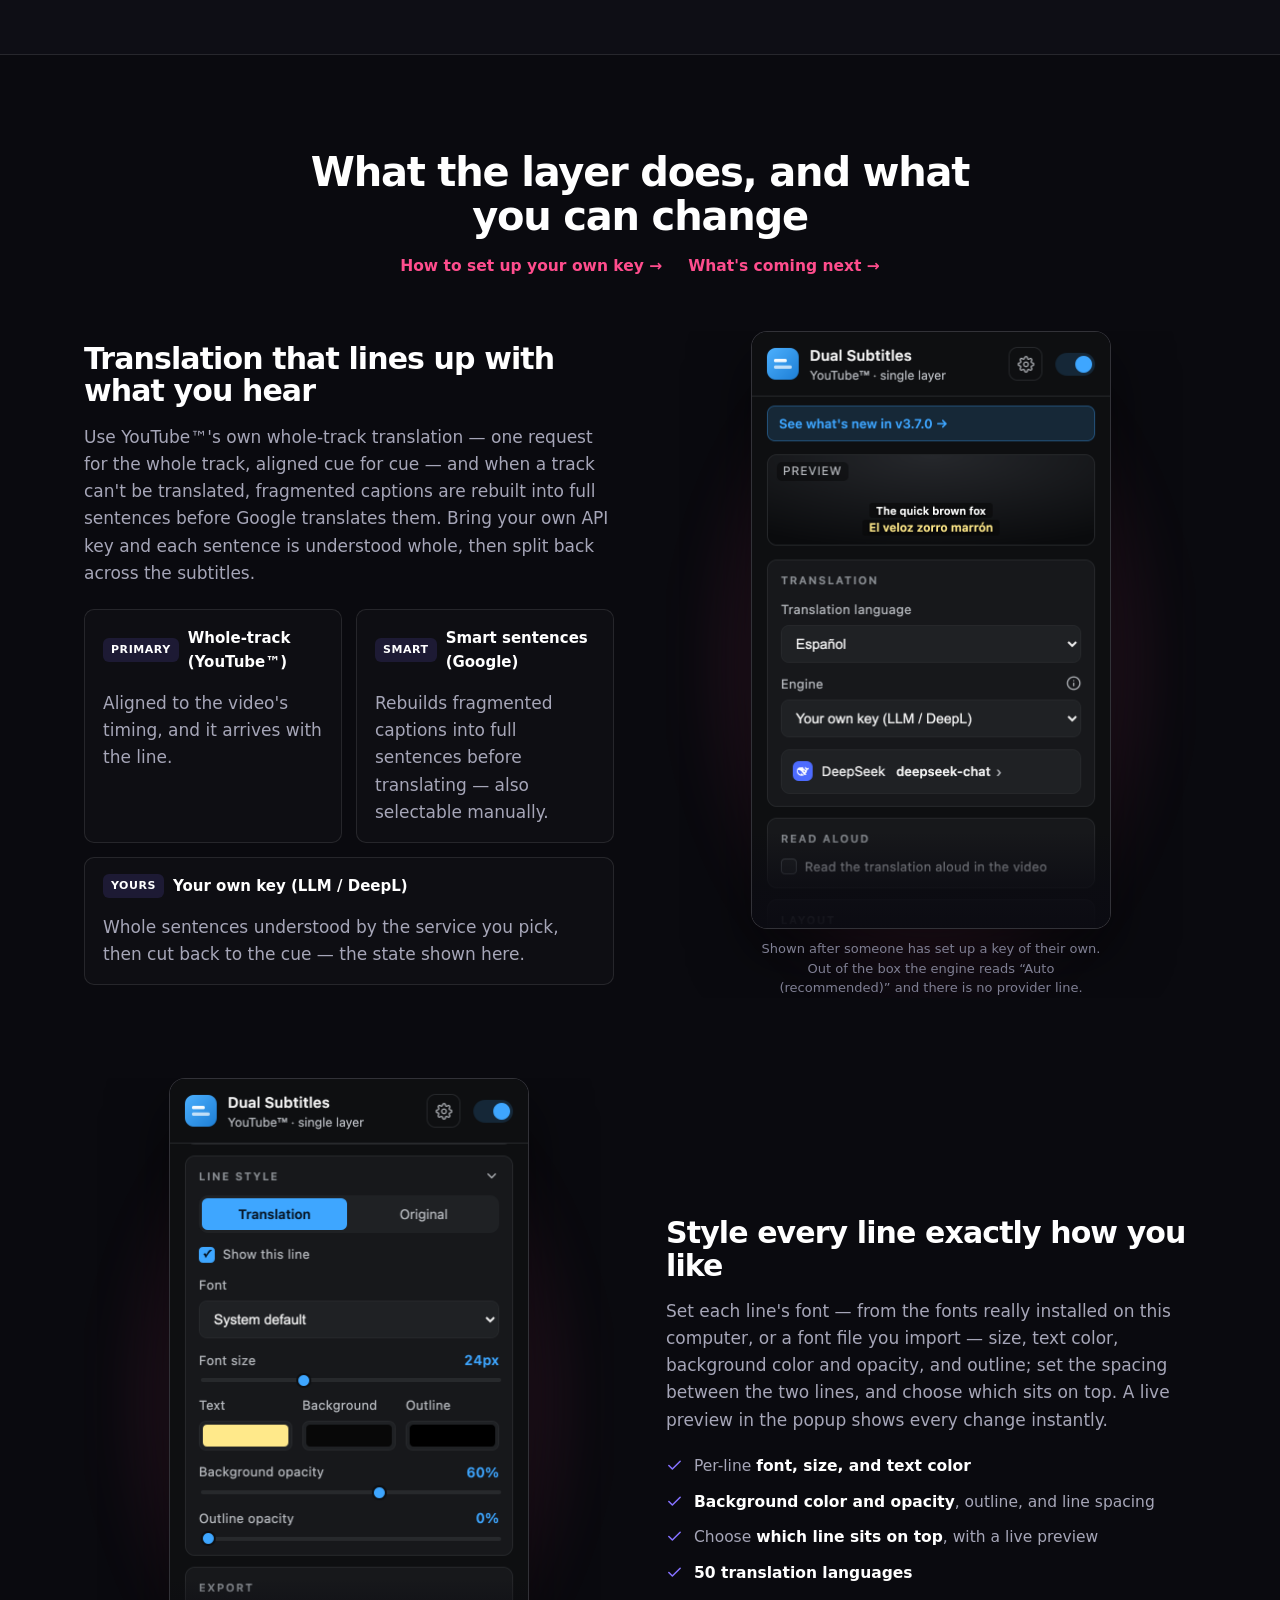
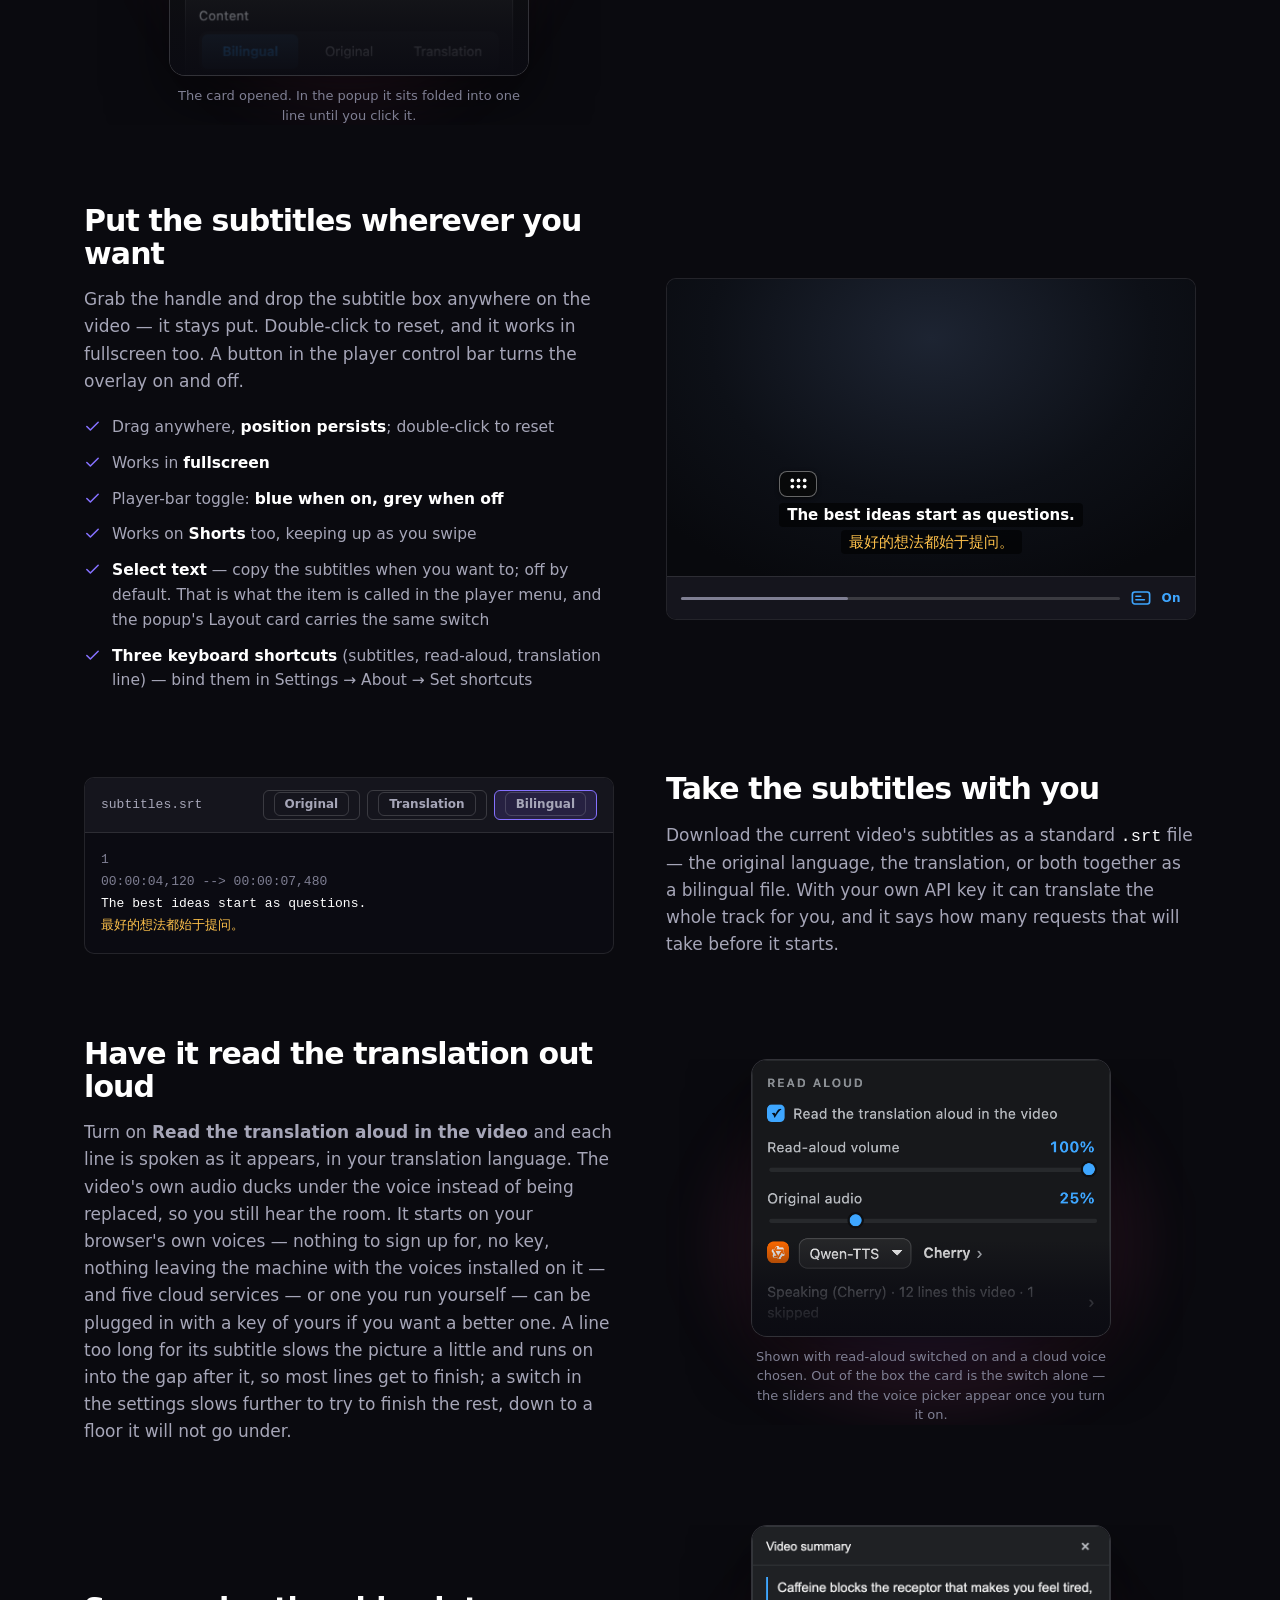
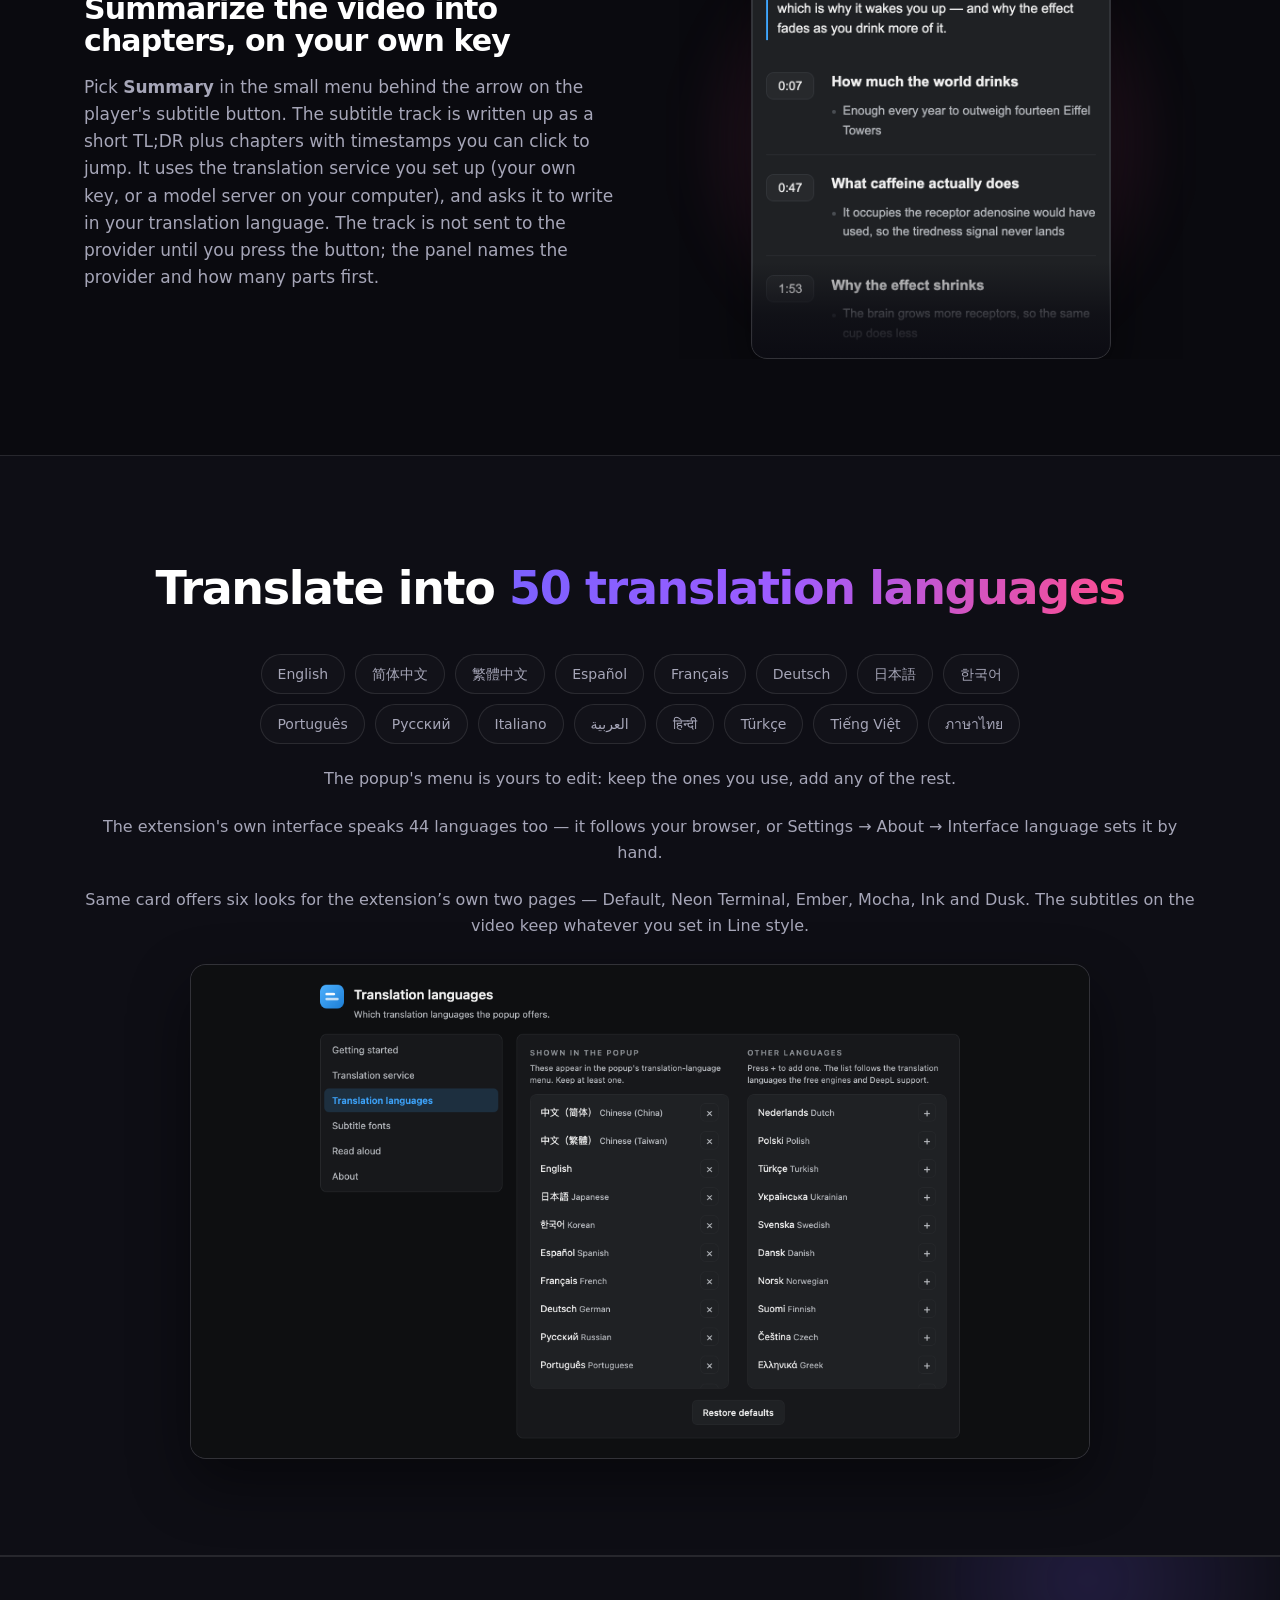
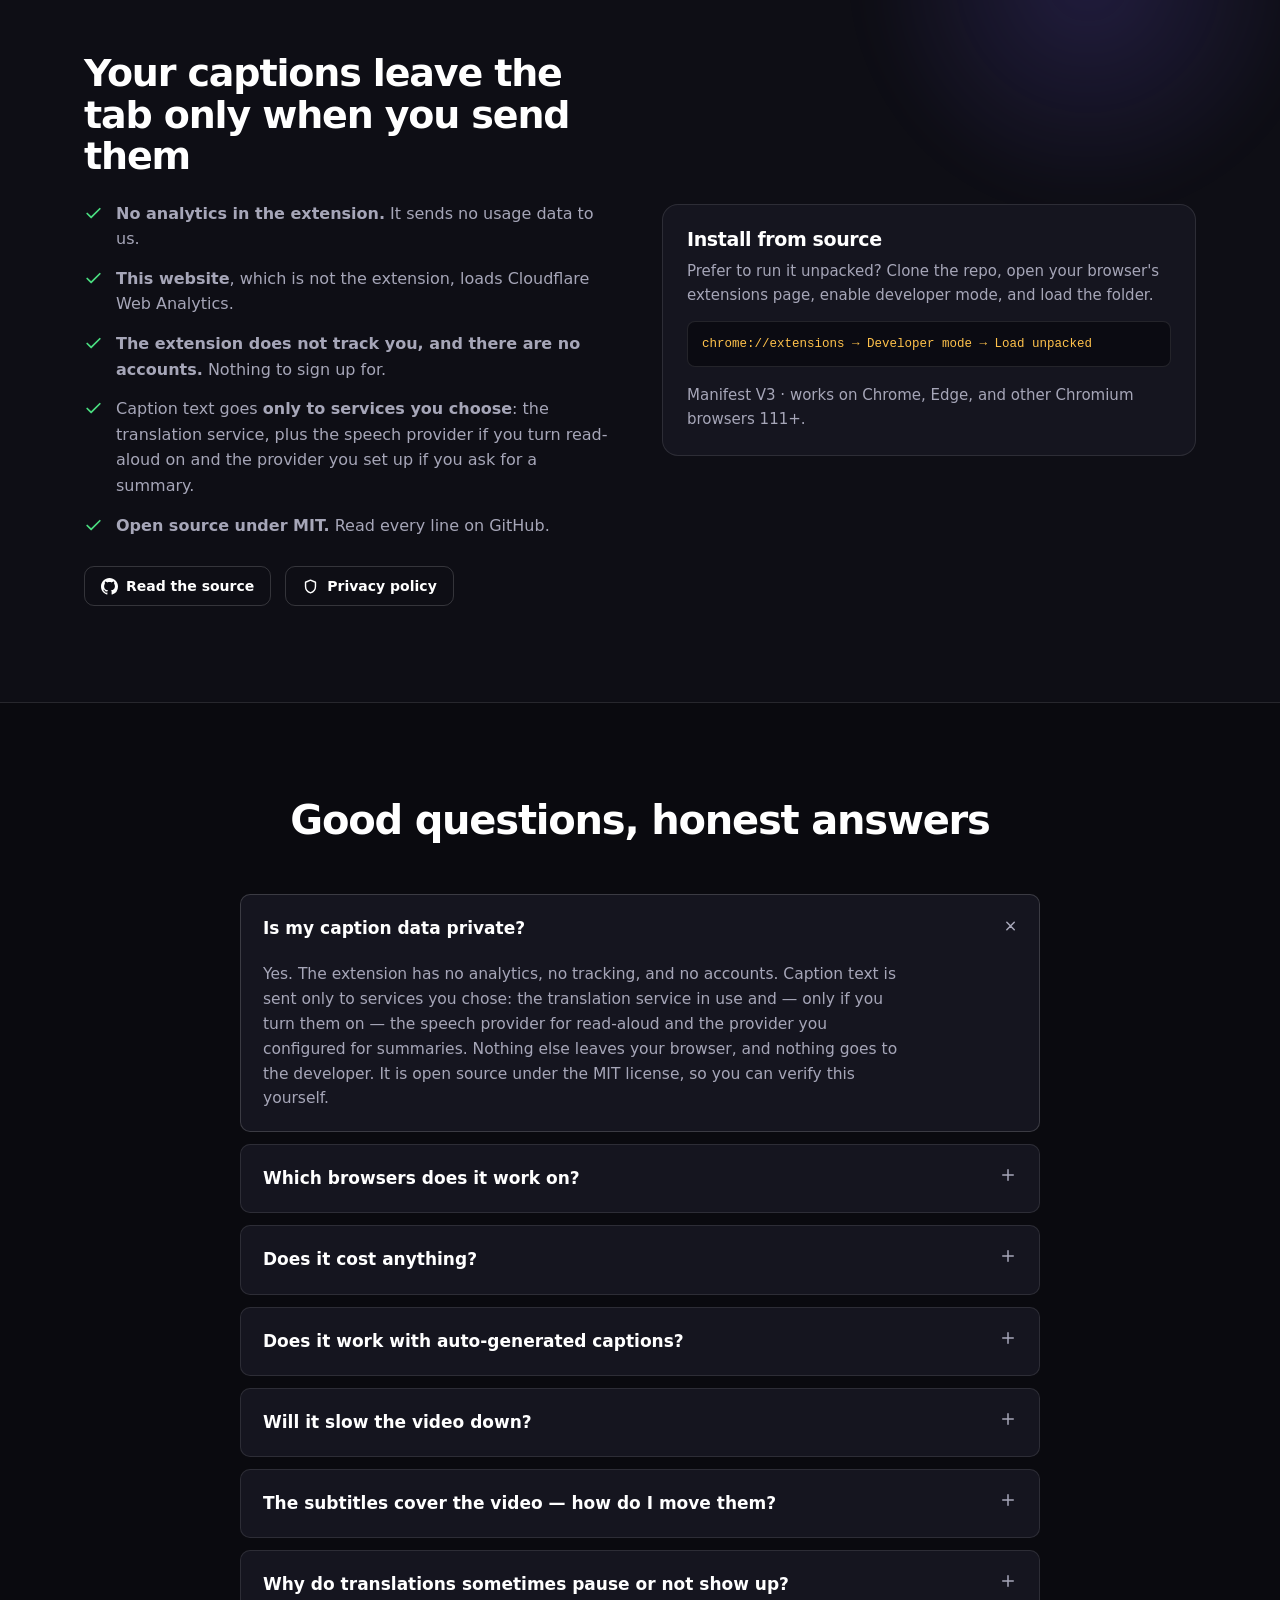
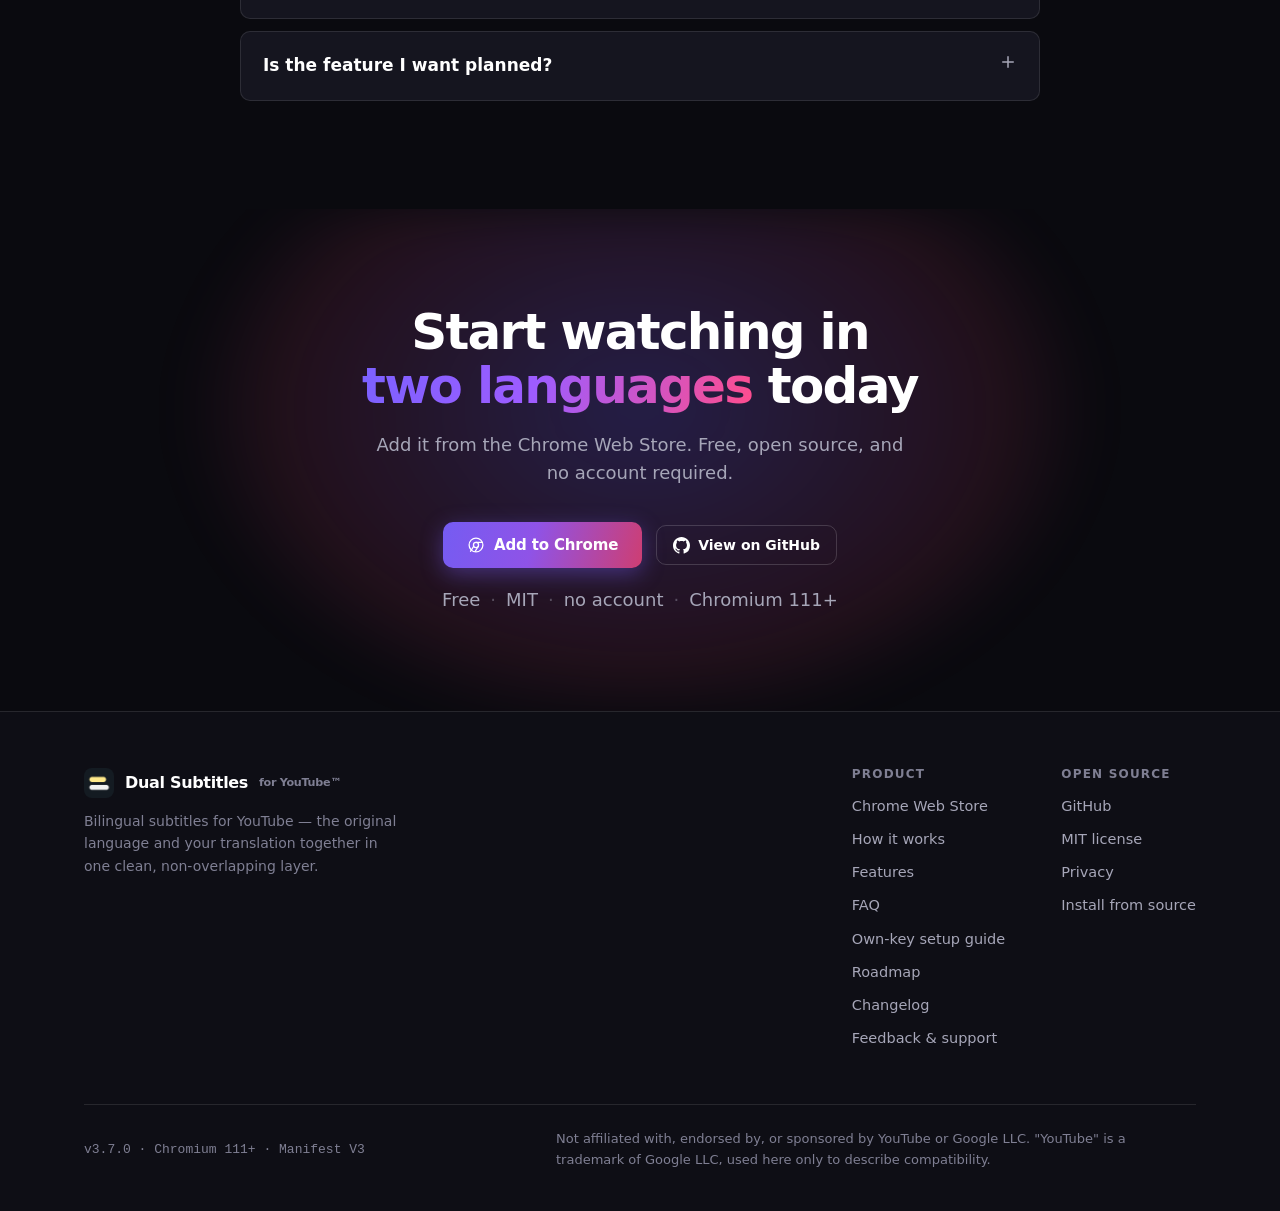
==== commit 321de3bb: "Bring the site up to 3.7.0 The changelog gains the 3.7.0 entry, the five footers move to 3.7.0, and " ====
--- a/index.html
+++ b/index.html
@@ -1,11 +1,30 @@
 <!doctype html>
-<html lang="en">
+<html lang="en" data-title-en="Dual Subtitles for YouTube™ — bilingual captions in one clean layer" data-title-zh="Dual Subtitles for YouTube™ — 双语字幕，干净的一层">
 <head>
 <meta charset="utf-8">
 <meta name="viewport" content="width=device-width, initial-scale=1">
 <link rel="icon" type="image/png" href="assets/icon.png">
 <title>Dual Subtitles for YouTube™ — bilingual captions in one clean layer</title>
-<meta name="description" content="A free, open-source (MIT) Chrome and Edge extension that shows the original language and your translation together as a single, non-overlapping subtitle layer on every YouTube video.">
+<link rel="canonical" href="https://gythiro.github.io/yt-dual-subs/">
+<link rel="alternate" hreflang="en" href="https://gythiro.github.io/yt-dual-subs/?lang=en">
+<link rel="alternate" hreflang="zh" href="https://gythiro.github.io/yt-dual-subs/?lang=zh">
+<link rel="alternate" hreflang="x-default" href="https://gythiro.github.io/yt-dual-subs/">
+<meta name="description" content="A free, open-source (MIT) Chrome and Edge extension that shows the original language and your translation together as a single, non-overlapping subtitle layer on every YouTube video." data-desc-en="A free, open-source (MIT) Chrome and Edge extension that shows the original language and your translation together as a single, non-overlapping subtitle layer on every YouTube video." data-desc-zh="免费开源（MIT）的 Chrome / Edge 扩展：在每一支 YouTube 视频上，把原文和你的译文放在同一个整齐的字幕层里同时显示，两行互不遮挡。">
+<!-- Link preview. Title and description are this page's own, so there is one
+     place to change them. Card image is script-generated (site-shot.js og). -->
+<meta property="og:type" content="website">
+<meta property="og:site_name" content="Dual Subtitles for YouTube">
+<meta property="og:title" content="Dual Subtitles for YouTube™ — bilingual captions in one clean layer">
+<meta property="og:description" content="A free, open-source (MIT) Chrome and Edge extension that shows the original language and your translation together as a single, non-overlapping subtitle layer on every YouTube video.">
+<meta property="og:url" content="https://gythiro.github.io/yt-dual-subs/">
+<meta property="og:image" content="https://gythiro.github.io/yt-dual-subs/assets/og.png">
+<meta property="og:image:width" content="1200">
+<meta property="og:image:height" content="630">
+<meta property="og:image:alt" content="A YouTube player showing one subtitle box with an English line above its Chinese translation.">
+<meta name="twitter:card" content="summary_large_image">
+<meta name="twitter:title" content="Dual Subtitles for YouTube™ — bilingual captions in one clean layer">
+<meta name="twitter:description" content="A free, open-source (MIT) Chrome and Edge extension that shows the original language and your translation together as a single, non-overlapping subtitle layer on every YouTube video.">
+<meta name="twitter:image" content="https://gythiro.github.io/yt-dual-subs/assets/og.png">
 <meta name="google-site-verification" content="ntm8sJQODSKTGupy_ClPUO9-YWm4VlE0yaUUz0T4YYY" />
 <style>
   :root{
@@ -15,13 +34,14 @@
     --card:#15151F;
     --ink:#FFFFFF;
     --muted:#A6A6B8;
-    --muted-2:#7C7C90;
+    --muted-2:#7F7F93;
     --line:rgba(255,255,255,0.10);
     --line-2:rgba(255,255,255,0.16);
-    --accent:#7B61FF;
+    --accent:#8571FF;
     --accent-2:#FF4D8D;
     --translation:#FFC24B;
     --grad:linear-gradient(105deg,#7B61FF 0%,#9E5CFF 45%,#FF4D8D 100%);
+    --grad-on:linear-gradient(105deg,#755CF2 0%,#8F53E7 45%,#CE3E72 100%);
     --radius:10px;
     --radius-lg:16px;
     --maxw:1160px;
@@ -38,7 +58,6 @@
     line-height:1.6;
     -webkit-font-smoothing:antialiased;
     text-rendering:optimizeLegibility;
-    overflow-x:hidden;
   }
   img{max-width:100%;height:auto;display:block}
   a{color:inherit;text-decoration:none}
@@ -66,6 +85,11 @@
   html[lang="zh"] .dev-note code[data-zh]{display:block}
 
   /* nav */
+  /* The nav is sticky, so an anchor jump lands underneath it. Nothing
+     was hiding today only because every section carries its own 78–103px
+     of padding — which is luck, not a decision, and stops being true the
+     moment a section is laid out more tightly. */
+  html{scroll-padding-top:76px}
   .nav{position:sticky;top:0;z-index:50;backdrop-filter:saturate(140%) blur(12px);background:rgba(10,10,15,0.72);border-bottom:1px solid var(--line)}
   .nav-in{display:flex;align-items:center;gap:20px;height:64px}
   .brand{display:flex;align-items:center;gap:11px;font-weight:700;letter-spacing:-0.02em;font-size:16px;white-space:nowrap;flex:none}
@@ -76,12 +100,12 @@
      stretched anchor puts its text at the top of the box while the inline-flex
      button centres its own — 3px apart, which is visible in the bar. */
   .nav-links>a,.nav-links>.nav-drop{display:flex;align-items:center}
-  .nav-links a{color:var(--muted);font-size:14.5px;font-weight:500;white-space:nowrap}
+  .nav-links a{color:var(--muted);font-size:14.5px;font-weight:500;white-space:nowrap;padding:5px 0}
   .nav-links a:hover{color:var(--ink)}
   .nav-right{margin-left:auto;display:flex;align-items:center;gap:12px}
   .ghost{display:inline-flex;align-items:center;gap:8px;padding:0 16px;height:40px;border:1px solid var(--line-2);border-radius:var(--radius);color:var(--ink);font-size:14px;font-weight:600;transition:border-color .15s,background .15s;white-space:nowrap}
   .ghost:hover{border-color:rgba(255,255,255,0.34);background:rgba(255,255,255,0.04)}
-  .btn{display:inline-flex;align-items:center;justify-content:center;gap:9px;height:46px;padding:0 24px;border-radius:var(--radius);background:var(--grad);color:#fff;font-size:15px;font-weight:700;letter-spacing:-0.01em;border:0;cursor:pointer;box-shadow:0 6px 22px rgba(123,97,255,0.38);transition:transform .12s ease,box-shadow .15s ease}
+  .btn{display:inline-flex;align-items:center;justify-content:center;gap:9px;height:46px;padding:0 24px;border-radius:var(--radius);background:var(--grad-on);color:#fff;font-size:15px;font-weight:700;letter-spacing:-0.01em;border:0;cursor:pointer;box-shadow:0 6px 22px rgba(123,97,255,0.38);transition:transform .12s ease,box-shadow .15s ease}
   .btn:hover{transform:translateY(-1px);box-shadow:0 10px 30px rgba(123,97,255,0.5)}
   .btn.sm{height:40px;padding:0 18px;font-size:14px;white-space:nowrap}
   .btn svg,.ghost svg{flex:none}
@@ -91,10 +115,8 @@
   .lang-toggle{display:inline-flex;align-items:center;border:1px solid var(--line-2);border-radius:999px;overflow:hidden;background:rgba(255,255,255,0.03);height:36px;flex:none}
   .lang-toggle button{appearance:none;border:0;background:transparent;color:var(--muted);font-size:13px;font-weight:700;letter-spacing:0.01em;padding:0 13px;height:100%;cursor:pointer;font-family:inherit;transition:color .15s,background .15s;white-space:nowrap}
   .lang-toggle button:hover{color:var(--ink)}
-  .lang-toggle button.active{color:#fff;background:var(--grad);box-shadow:0 2px 10px rgba(123,97,255,0.4)}
-
-  .eyebrow{display:inline-flex;align-items:center;gap:8px;font-size:12px;font-weight:700;letter-spacing:0.12em;text-transform:uppercase;color:var(--muted)}
-  .kicker{font-size:12px;font-weight:700;letter-spacing:0.14em;text-transform:uppercase;color:var(--accent-2)}
+  .lang-toggle button.active{color:#fff;background:var(--grad-on);box-shadow:0 2px 10px rgba(123,97,255,0.4)}
+
 
   /* hero */
   .hero{position:relative;text-align:center;padding:74px 0 40px;overflow:hidden}
@@ -123,6 +145,7 @@
   .frame .bar{display:flex;align-items:center;gap:7px;padding:11px 15px;background:#15151d;border-bottom:1px solid var(--line)}
   .frame .bar i{width:11px;height:11px;border-radius:50%;background:#3a3a46}
   .frame .bar .url{margin-left:12px;font-size:12px;color:var(--muted-2);font-family:ui-monospace,Menlo,Consolas,monospace}
+  .shot .credit{position:relative;z-index:1;margin:10px 6px 0;text-align:right;font-size:12px;color:var(--muted-2)}
   .frame img{width:100%;height:auto;aspect-ratio:16/9;object-fit:contain;display:block;background:#0b0b12}
 
   /* trust strip */
@@ -134,14 +157,13 @@
 
   section{padding:96px 0}
   .sec-head{max-width:720px;margin:0 auto 52px;text-align:center}
-  .sec-head h2{font-size:clamp(28px,4vw,40px);letter-spacing:-0.03em;margin-top:14px}
+  .sec-head h2{font-size:clamp(28px,4vw,40px);letter-spacing:-0.03em}
   .sec-head p{color:var(--muted);margin-top:16px;font-size:18px}
 
   /* steps */
   .steps{display:grid;grid-template-columns:repeat(3,1fr);gap:24px}
   .step{position:relative;background:var(--card);border:1px solid var(--line);border-radius:var(--radius-lg);padding:28px 26px}
-  .step .n{font-family:ui-monospace,Menlo,Consolas,monospace;font-size:13px;font-weight:700;color:var(--accent-2);letter-spacing:0.08em}
-  .step h3{font-size:20px;margin-top:12px;letter-spacing:-0.02em}
+  .step h3{font-size:20px;margin-top:0;letter-spacing:-0.02em}
   .step p{color:var(--muted);margin-top:10px;font-size:15.5px}
 
   /* before/after */
@@ -163,25 +185,46 @@
   .rows{display:grid;gap:80px}
   .row{display:grid;grid-template-columns:1fr 1fr;gap:52px;align-items:center}
   .row.rev .txt{order:2}
-  .row .txt h3{font-size:clamp(24px,3vw,30px);letter-spacing:-0.03em;margin-top:14px}
+  .row .txt h3{font-size:clamp(24px,3vw,30px);letter-spacing:-0.03em}
   .row .txt p{color:var(--muted);margin-top:16px;font-size:17px}
   .flist{list-style:none;padding:0;margin:20px 0 0;display:grid;gap:11px}
   .flist li{display:flex;gap:11px;align-items:flex-start;color:var(--muted);font-size:15.5px}
   .flist li svg{flex:none;margin-top:3px;color:var(--accent)}
   .flist li b{color:var(--ink);font-weight:600}
   .media-frame{position:relative}
+  /* A line under a screenshot that says which STATE it is showing. Three of
+     these pictures are of the product after someone has set something up —
+     a key chosen, read-aloud switched on, a folded card opened — and a reader
+     who opens the popup expecting the picture finds a plainer screen and
+     wonders whether they installed the wrong thing. */
+  .media-frame .shot-note{position:relative;z-index:1;margin:10px auto 0;max-width:360px;
+    color:var(--muted-2);font-size:13px;line-height:1.5;text-align:center}
   .media-frame .glow{position:absolute;inset:-10% -6%;background:radial-gradient(55% 60% at 50% 50%,rgba(123,97,255,0.28),rgba(255,77,141,0.10) 55%,transparent 72%);filter:blur(28px);z-index:0}
   .media-frame .card-img{position:relative;z-index:1;border:1px solid var(--line-2);border-radius:var(--radius-lg);overflow:hidden;box-shadow:0 24px 60px rgba(0,0,0,0.5);background:#0b0b12}
   .media-frame img{width:100%;height:auto;object-fit:contain;background:#0b0b12}
   .media-frame img.ar-settings{aspect-ratio:1280/800}
   .media-frame img.ar-hero{aspect-ratio:16/9}
   .media-frame img.ar-compare{aspect-ratio:1080/1440;max-width:420px;margin:0 auto}
+  /* The popup shots are the real popup at its real size — 360x600, the width it
+     is authored at and the height Chrome gives a browser action. Capping the
+     width keeps it at 1:1 instead of blowing 360px of UI up to 500. */
+  .media-frame img.ar-popup{aspect-ratio:360/600;display:block}
+  /* The cap is on the FRAME, not the image: capping only the image leaves a
+     530px card with a 360px popup centred in it and the fade below spanning
+     the empty sides rather than the picture. */
+  .media-frame .card-img.fade-b{max-width:360px;margin:0 auto}
+  /* The panel is taller than 600px, so the shot ends mid-card. Fade the cut the
+     way the store composite does — a hard edge through a control reads as a
+     broken image rather than as "there is more below". */
+  .media-frame .card-img.fade-b::after{content:"";position:absolute;left:0;right:0;bottom:0;
+    height:96px;pointer-events:none;
+    background:linear-gradient(to bottom,rgba(11,11,18,0) 0%,rgba(11,11,18,0.72) 55%,rgba(11,11,18,0.97) 100%)}
 
   /* engine strip */
   .engines{display:flex;flex-wrap:wrap;gap:14px;margin-top:22px}
   .engine{flex:1 1 220px;border:1px solid var(--line);border-radius:var(--radius);padding:16px 18px;background:rgba(255,255,255,0.02)}
   .engine .h{display:flex;align-items:center;gap:9px;font-weight:700;font-size:15px}
-  .engine .h span.badge{font-size:11px;font-weight:700;letter-spacing:0.05em;text-transform:uppercase;color:var(--accent);background:rgba(123,97,255,0.14);padding:3px 8px;border-radius:6px}
+  .engine .h span.badge{font-size:11px;font-weight:700;letter-spacing:0.05em;text-transform:uppercase;color:var(--ink);background:rgba(123,97,255,0.14);padding:3px 8px;border-radius:6px}
   .engine p{margin-top:8px;color:var(--muted);font-size:14px}
 
   /* srt */
@@ -195,9 +238,44 @@
   .srt pre .t{color:var(--muted-2)}
   .srt pre .o{color:#fff}
   .srt pre .x{color:var(--translation)}
-  /* The SRT sample IS this section's visual — it stands where the image column
-     goes, so it needs no top margin and has to clear the frame's glow. */
-  .media-frame .srt{margin-top:0;position:relative;z-index:1}
+
+  /* drag / toggle mock — the "put the subtitles wherever you want" section.
+     It used to reuse hero.png, which has no handle in it (content.css keeps
+     .ytds-handle at opacity 0 until the player is hovered and not autohiding)
+     and no player bar, so the image could not show either thing the section
+     claims. A photograph that CAN show both is very hard to make land twice,
+     and YouTube moves its own controls around — the same reason this project
+     already refused to record a video tutorial. So the shapes come from the
+     shipping code instead: the six-dot grip is content.js buildHandle(), the
+     toggle is ensureToggleButton(), and the grip's chrome is content.css
+     .ytds-handle. It cannot go stale into a wrong claim the way a still can. */
+  .dragmock{border:1px solid var(--line);border-radius:var(--radius);overflow:hidden;background:#0b0b12}
+  .dragmock .stage{position:relative;aspect-ratio:16/9;
+    background:radial-gradient(70% 90% at 50% 20%,#1d2432 0%,#0d1017 60%,#08090d 100%);
+    display:flex;align-items:flex-end;justify-content:center;padding:0 18px 22px}
+  .dragmock .subbox{position:relative;display:flex;flex-direction:column;align-items:center;gap:3px}
+  /* Same geometry as content.css .ytds-handle: 38x26, radius 8, sitting above
+     the text block and flush with its left edge. Shown here because the point
+     of the picture is that it exists. */
+  .dragmock .grip{position:absolute;top:-32px;left:0;width:38px;height:26px;border-radius:8px;
+    background:rgba(8,8,8,0.78);border:1px solid rgba(255,255,255,0.38);color:#fff;
+    display:grid;place-items:center;box-shadow:0 1px 4px rgba(0,0,0,0.6)}
+  .dragmock .grip svg{width:21px;height:15px;display:block}
+  .dragmock .l1,.dragmock .l2{display:inline-block;padding:2px 8px;border-radius:4px;
+    background:rgba(0,0,0,0.6);font-weight:700;line-height:1.35;font-size:15px;text-align:center}
+  .dragmock .l1{color:#fff}
+  .dragmock .l2{color:var(--translation)}
+  .dragmock .bar{display:flex;align-items:center;gap:10px;padding:10px 14px;
+    border-top:1px solid var(--line);background:#15151d}
+  .dragmock .track{flex:1;height:3px;border-radius:2px;background:var(--line-2)}
+  .dragmock .track i{display:block;width:38%;height:100%;border-radius:2px;background:var(--muted-2)}
+  .dragmock .tg{width:22px;height:22px;color:#3ea6ff;flex:none}
+  .dragmock .tg-lbl{font-size:12px;font-weight:700;color:#3ea6ff;letter-spacing:0.03em}
+  @media (max-width:520px){ .dragmock .l1,.dragmock .l2{font-size:13px} }
+  /* The SRT sample and the drag mock ARE their sections' visuals — they stand
+     where the image column goes, so they need no top margin and have to clear
+     the frame's glow. */
+  .media-frame .srt,.media-frame .dragmock{margin-top:0;position:relative;z-index:1}
 
   /* languages */
   .langs-band{text-align:center}
@@ -214,6 +292,12 @@
 
   /* privacy */
   .privacy{position:relative;overflow:hidden;background:var(--bg-2);border-top:1px solid var(--line);border-bottom:1px solid var(--line)}
+  /* The glows hang past their boxes on purpose; what they must not do is push
+     the PAGE sideways. body{overflow-x:hidden} used to hide that — and with it
+     the sticky nav, which cannot stick inside a clipping ancestor (measured
+     2026-08-31: the bar had never actually stuck on any page). So the clip
+     moves to the thing that is actually spilling. */
+  .shot,.compare .media,.media-frame,.privacy{overflow:hidden}
   .privacy .bloom2{position:absolute;top:-40%;right:-10%;width:640px;height:640px;max-width:80vw;background:radial-gradient(50% 50% at 50% 50%,rgba(123,97,255,0.18),transparent 70%);filter:blur(20px);pointer-events:none}
   .priv-grid{position:relative;display:grid;grid-template-columns:1fr 1fr;gap:44px;align-items:center}
   .priv-grid h2{font-size:clamp(28px,4vw,38px);letter-spacing:-0.03em}
@@ -223,13 +307,12 @@
   .priv-facts li b{font-weight:700}
   .priv-facts li span{color:var(--muted)}
   .dev-note{border:1px solid var(--line);border-radius:var(--radius-lg);padding:24px;background:var(--card)}
-  .dev-note .kicker{margin-bottom:10px;display:block}
   .dev-note h3{font-size:19px;letter-spacing:-0.02em}
   .dev-note p{color:var(--muted);font-size:15px;margin-top:10px}
   .dev-note code{display:block;margin-top:14px;background:#0b0b12;border:1px solid var(--line);border-radius:8px;padding:12px 14px;font-size:12.5px;color:var(--translation);font-family:ui-monospace,Menlo,Consolas,monospace;overflow-x:auto}
 
   /* faq */
-  .faq{max-width:800px;margin:0 auto}
+  .faq{max-width:800px;margin:0 auto}.faq details p{max-width:70ch}.nb{white-space:nowrap}
   details{border:1px solid var(--line);border-radius:var(--radius);background:var(--card);margin-bottom:12px;overflow:hidden}
   details[open]{border-color:var(--line-2)}
   summary{cursor:pointer;list-style:none;padding:20px 22px;font-size:17px;font-weight:600;display:flex;align-items:center;justify-content:space-between;gap:14px}
@@ -263,7 +346,7 @@
   /* mobile menu (burger) — appears exactly when the inline links hide */
   .nav-burger{display:none;width:40px;height:40px;border:1px solid var(--line-2);border-radius:var(--radius);background:transparent;color:var(--ink);cursor:pointer;align-items:center;justify-content:center;flex:none;padding:0}
   .nav-burger:hover{background:rgba(255,255,255,0.04)}
-  .nav-menu{display:none;position:absolute;top:64px;left:0;right:0;background:rgba(10,10,15,0.97);backdrop-filter:saturate(140%) blur(14px);border-bottom:1px solid var(--line);padding:6px 24px 12px}
+  .nav-menu{display:none;position:absolute;top:64px;left:0;right:0;background:#0a0a0f;border-bottom:1px solid var(--line);padding:6px 24px 12px}
   .nav-menu a{display:block;padding:13px 2px;color:var(--muted);font-size:15.5px;font-weight:600;border-bottom:1px solid var(--line)}
   .nav-menu a:last-child{border-bottom:0}
   .nav-menu a:hover{color:var(--ink)}
@@ -308,13 +391,16 @@
   /* help dropdown — holds every standalone page so the row stops growing */
   .nav-drop{position:relative}
   .nav-drop-btn{display:inline-flex;align-items:center;gap:5px;background:transparent;border:0;line-height:inherit;
-    padding:0;font-family:inherit;font-size:14.5px;font-weight:500;color:var(--muted);
+    padding:5px 0;font-family:inherit;font-size:14.5px;font-weight:500;color:var(--muted);
     cursor:pointer;white-space:nowrap;transition:color .15s}
   .nav-drop-btn:hover,.nav-drop.open .nav-drop-btn{color:var(--ink)}
   .nav-drop-btn svg{transition:transform .18s}
   .nav-drop.open .nav-drop-btn svg{transform:rotate(180deg)}
   .nav-drop-menu{display:none;position:absolute;top:calc(100% + 14px);left:-14px;min-width:210px;
-    background:rgba(14,14,21,0.98);backdrop-filter:saturate(140%) blur(14px);
+    /* 不透明。0.98 听起来已经够，但它压着 hero 那行发光的大字，
+       2% 也足够把字形透出来（走查截图 d1280-zh-index-helpdrop.png）。
+       模糊在不透明面板上不做任何事，一并去掉。 */
+    background:#0e0e15;
     border:1px solid var(--line-2);border-radius:12px;padding:6px;
     box-shadow:0 18px 44px rgba(0,0,0,.5)}
   .nav-drop.open .nav-drop-menu{display:block}
@@ -326,6 +412,8 @@
   .sec-links a:hover{text-decoration:underline}
   .faq details p a{color:var(--accent-2);font-weight:600}
   .faq details p a:hover{text-decoration:underline}
+  @media (prefers-reduced-motion: reduce) { html { scroll-behavior: auto; } *, *::before, *::after { animation-duration: 0.01ms !important; animation-iteration-count: 1 !important; transition-duration: 0.01ms !important; } }
+  .lang-toggle button:focus-visible { outline-offset: -2px; }
 </style>
 </head>
 <body>
@@ -340,22 +428,22 @@
       <a href="./#faq"><span data-en>FAQ</span><span data-zh>常见问题</span></a>
       <div class="nav-drop">
         <button type="button" class="nav-drop-btn" id="helpBtn" aria-expanded="false"
-                aria-haspopup="true" aria-controls="helpMenu" onclick="toggleHelp()">
+                aria-controls="helpMenu" onclick="toggleHelp()">
           <span data-en>Help</span><span data-zh>帮助</span>
           <svg width="12" height="12" viewBox="0 0 24 24" fill="none" aria-hidden="true"><path d="M6 9l6 6 6-6" stroke="currentColor" stroke-width="2.2" stroke-linecap="round" stroke-linejoin="round"/></svg>
         </button>
-        <div class="nav-drop-menu" id="helpMenu" role="menu">
-          <a role="menuitem" href="guide.html"><span data-en>Own-key setup guide</span><span data-zh>自带 Key 教程</span></a>
-          <a role="menuitem" href="roadmap.html"><span data-en>Roadmap</span><span data-zh>开发计划</span></a>
-          <a role="menuitem" href="updated.html"><span data-en>Changelog</span><span data-zh>更新日志</span></a>
-          <a role="menuitem" href="feedback.html"><span data-en>Feedback &amp; support</span><span data-zh>反馈与支持</span></a>
+        <div class="nav-drop-menu" id="helpMenu">
+          <a href="guide.html"><span data-en>Own-key setup guide</span><span data-zh>自带 Key 教程</span></a>
+          <a href="roadmap.html"><span data-en>Roadmap</span><span data-zh>开发计划</span></a>
+          <a href="updated.html"><span data-en>Changelog</span><span data-zh>更新日志</span></a>
+          <a href="feedback.html"><span data-en>Feedback &amp; support</span><span data-zh>反馈与支持</span></a>
         </div>
       </div>
     </div>
     <div class="nav-right">
       <div class="lang-toggle" id="lang-toggle-group" role="group" aria-label="Language">
-        <button type="button" id="lang-en" onclick="setLang('en')">EN</button>
-        <button type="button" id="lang-zh" onclick="setLang('zh')">中文</button>
+        <button type="button" id="lang-en" onclick="setLang('en', true)">EN</button>
+        <button type="button" id="lang-zh" onclick="setLang('zh', true)">中文</button>
       </div>
       <a class="ghost" href="https://github.com/Gythiro/yt-dual-subs" target="_blank" rel="noopener">
         <svg width="17" height="17" viewBox="0 0 16 16" fill="currentColor" aria-hidden="true"><path d="M8 0C3.58 0 0 3.58 0 8c0 3.54 2.29 6.53 5.47 7.59.4.07.55-.17.55-.38 0-.19-.01-.82-.01-1.49-2.01.37-2.53-.49-2.69-.94-.09-.23-.48-.94-.82-1.13-.28-.15-.68-.52-.01-.53.63-.01 1.08.58 1.23.82.72 1.21 1.87.87 2.33.66.07-.52.28-.87.51-1.07-1.78-.2-3.64-.89-3.64-3.95 0-.87.31-1.59.82-2.15-.08-.2-.36-1.02.08-2.12 0 0 .67-.21 2.2.82.64-.18 1.32-.27 2-.27.68 0 1.36.09 2 .27 1.53-1.04 2.2-.82 2.2-.82.44 1.1.16 1.92.08 2.12.51.56.82 1.27.82 2.15 0 3.07-1.87 3.75-3.65 3.95.29.25.54.73.54 1.48 0 1.07-.01 1.93-.01 2.2 0 .21.15.46.55.38A8.01 8.01 0 0016 8c0-4.42-3.58-8-8-8z"/></svg>
@@ -383,6 +471,7 @@
   </div>
 </nav>
 
+<main>
 <a id="top"></a>
 <header class="hero">
   <div class="bloom" aria-hidden="true"></div>
@@ -390,38 +479,38 @@
     <span class="pill"><span class="dot" aria-hidden="true"></span> <span data-en>Free <b>·</b> MIT <b>·</b> No account</span><span data-zh>免费 <b>·</b> MIT 开源 <b>·</b> 无需账号</span></span>
     <h1 data-en>Two languages.<br><span class="g">One clean subtitle track.</span></h1>
     <h1 data-zh>两种语言，<br><span class="g">一层清爽字幕。</span></h1>
-    <p class="sub" data-en>The <span class="orig">original language</span> and <span class="tr">your translation</span> on every YouTube™ video — a single, non-overlapping layer that switches cleanly, sentence by sentence. Free and open source.</p>
-    <p class="sub" data-zh>在每一个 YouTube™ 视频上同时显示<span class="orig">原文</span>和<span class="tr">你的译文</span>——同一层字幕、互不重叠，逐句干净切换。免费且开源。</p>
+    <p class="sub" data-en>The <span class="orig">original language</span> and <span class="tr">your translation</span> on any YouTube™ video that has captions — a single, non-overlapping layer that switches cleanly, sentence by sentence. Free and open source.</p>
+    <p class="sub" data-zh>在任何有字幕的 YouTube™ 视频上同时显示<span class="orig">原文</span>和<span class="tr">你的译文</span>——同一层字幕、互不重叠，逐句干净切换。免费且开源。</p>
 
     <div class="cta">
       <a class="btn" id="hero-cta" href="https://chromewebstore.google.com/detail/dual-subtitles-for-youtub/ndifcigakimmibkgeabchfaolhjpcmge" target="_blank" rel="noopener">
         <svg width="18" height="18" viewBox="0 0 24 24" fill="none" aria-hidden="true"><circle cx="12" cy="12" r="9.2" stroke="#fff" stroke-width="1.7"/><circle cx="12" cy="12" r="3.4" stroke="#fff" stroke-width="1.7"/><path d="M12 8.6h8.4M8.9 13.7 4.7 20.4M15.1 13.7 10.9 20.4" stroke="#fff" stroke-width="1.7" stroke-linecap="round"/></svg>
-        <span id="hero-cta-label"><span data-en>Add to Chrome — it's free</span><span data-zh>添加到 Chrome——完全免费</span></span>
+        <span id="hero-cta-label"><span data-en>Add to Chrome — it's free</span><span data-zh>添加到 Chrome——免费</span></span>
       </a>
       <a class="ghost" href="https://github.com/Gythiro/yt-dual-subs" target="_blank" rel="noopener">
         <svg width="17" height="17" viewBox="0 0 16 16" fill="currentColor" aria-hidden="true"><path d="M8 0C3.58 0 0 3.58 0 8c0 3.54 2.29 6.53 5.47 7.59.4.07.55-.17.55-.38 0-.19-.01-.82-.01-1.49-2.01.37-2.53-.49-2.69-.94-.09-.23-.48-.94-.82-1.13-.28-.15-.68-.52-.01-.53.63-.01 1.08.58 1.23.82.72 1.21 1.87.87 2.33.66.07-.52.28-.87.51-1.07-1.78-.2-3.64-.89-3.64-3.95 0-.87.31-1.59.82-2.15-.08-.2-.36-1.02.08-2.12 0 0 .67-.21 2.2.82.64-.18 1.32-.27 2-.27.68 0 1.36.09 2 .27 1.53-1.04 2.2-.82 2.2-.82.44 1.1.16 1.92.08 2.12.51.56.82 1.27.82 2.15 0 3.07-1.87 3.75-3.65 3.95.29.25.54.73.54 1.48 0 1.07-.01 1.93-.01 2.2 0 .21.15.46.55.38A8.01 8.01 0 0016 8c0-4.42-3.58-8-8-8z"/></svg>
         <span data-en>View on GitHub</span><span data-zh>在 GitHub 查看</span>
       </a>
     </div>
-    <p class="microcopy" id="microcopy"><span data-en>Also works on Edge</span><span data-zh>同样支持 Edge</span> <span class="sep">·</span> <span data-en>Chromium 111+</span><span data-zh>Chromium 111+</span> <span class="sep">·</span> <span data-en>no account</span><span data-zh>本扩展无需注册</span> <span class="sep">·</span> <span data-en>runs locally</span><span data-zh>本地渲染</span></p>
+    <p class="microcopy" id="microcopy"><span data-en>Also works on Edge</span><span data-zh>同样支持 Edge</span> <span class="sep">·</span> <span data-en>Chromium 111+</span><span data-zh>Chromium 111+</span> <span class="sep">·</span> <span data-en>no account</span><span data-zh>本扩展无需注册</span> <span class="sep">·</span> <span data-en>drawn on your machine</span><span data-zh>字幕在本机绘制</span></p>
 
     <div class="shot">
       <div class="glow" aria-hidden="true"></div>
       <div class="frame">
         <div class="bar" aria-hidden="true"><i></i><i></i><i></i><span class="url">youtube.com/watch</span></div>
-        <img src="assets/hero.png" width="1920" height="1080" alt="A talk playing on YouTube with bilingual subtitles centered near the bottom: the English line above and the Chinese translation below, shown as one tidy overlay.">
-      </div>
+        <img src="assets/hero.png" width="1920" height="1080" fetchpriority="high" alt="A video playing on YouTube with bilingual subtitles centered near the bottom: the English line above and the Chinese translation below, shown as one tidy overlay." data-alt-en="A video playing on YouTube with bilingual subtitles centered near the bottom: the English line above and the Chinese translation below, shown as one tidy overlay." data-alt-zh="一场 YouTube 视频，双语字幕居中靠下：英文在上、中文译文在下，合成一个整齐的叠加层。">
+      </div>
+      <p class="credit"><span data-en>Frame: NASA, International Space Station, public domain</span><span data-zh>画面：NASA 国际空间站摄，公有领域</span></p>
     </div>
   </div>
 </header>
 
 <div class="trust">
   <div class="wrap trust-in">
-    <span class="item"><svg width="17" height="17" viewBox="0 0 24 24" fill="none" aria-hidden="true"><path d="M20 6 9 17l-5-5" stroke="currentColor" stroke-width="2.2" stroke-linecap="round" stroke-linejoin="round"/></svg><b><span data-en>100% free</span><span data-zh>完全免费</span></b></span>
+    <span class="item"><svg width="17" height="17" viewBox="0 0 24 24" fill="none" aria-hidden="true"><path d="M20 6 9 17l-5-5" stroke="currentColor" stroke-width="2.2" stroke-linecap="round" stroke-linejoin="round"/></svg><b><span data-en>Free, no account</span><span data-zh>免费，不用注册</span></b></span>
     <span class="item"><svg width="17" height="17" viewBox="0 0 24 24" fill="none" aria-hidden="true"><path d="M20 6 9 17l-5-5" stroke="currentColor" stroke-width="2.2" stroke-linecap="round" stroke-linejoin="round"/></svg><span data-en><b>MIT</b> licensed</span><span data-zh><b>MIT</b> 许可</span></span>
-    <span class="item"><svg width="17" height="17" viewBox="0 0 24 24" fill="none" aria-hidden="true"><path d="M20 6 9 17l-5-5" stroke="currentColor" stroke-width="2.2" stroke-linecap="round" stroke-linejoin="round"/></svg><span data-en>No tracking</span><span data-zh>无追踪</span></span>
-    <span class="item"><svg width="17" height="17" viewBox="0 0 24 24" fill="none" aria-hidden="true"><path d="M20 6 9 17l-5-5" stroke="currentColor" stroke-width="2.2" stroke-linecap="round" stroke-linejoin="round"/></svg><span data-en>No account to create</span><span data-zh>本扩展无需注册</span></span>
-    <span class="item"><svg width="17" height="17" viewBox="0 0 24 24" fill="none" aria-hidden="true"><path d="M20 6 9 17l-5-5" stroke="currentColor" stroke-width="2.2" stroke-linecap="round" stroke-linejoin="round"/></svg><span data-en>Renders locally</span><span data-zh>本地渲染</span></span>
+    <span class="item"><svg width="17" height="17" viewBox="0 0 24 24" fill="none" aria-hidden="true"><path d="M20 6 9 17l-5-5" stroke="currentColor" stroke-width="2.2" stroke-linecap="round" stroke-linejoin="round"/></svg><span data-en>The extension does not track you</span><span data-zh>扩展不统计你</span></span>
+    <span class="item"><svg width="17" height="17" viewBox="0 0 24 24" fill="none" aria-hidden="true"><path d="M20 6 9 17l-5-5" stroke="currentColor" stroke-width="2.2" stroke-linecap="round" stroke-linejoin="round"/></svg><span data-en>Drawn on your machine</span><span data-zh>字幕在本机绘制</span></span>
     <span class="item"><svg width="17" height="17" viewBox="0 0 24 24" fill="none" aria-hidden="true"><path d="M20 6 9 17l-5-5" stroke="currentColor" stroke-width="2.2" stroke-linecap="round" stroke-linejoin="round"/></svg><span data-en>Open source</span><span data-zh>开放源代码</span></span>
   </div>
 </div>
@@ -429,29 +518,29 @@
 <section id="how">
   <div class="wrap">
     <div class="sec-head">
-      <span class="kicker"><span data-en>How it works</span><span data-zh>工作原理</span></span>
       <h2 data-en>Three steps to bilingual captions</h2>
       <h2 data-zh>三步开启双语字幕</h2>
       <p data-en>It reads the video's real caption track, translates it, and renders both languages in one tidy overlay you can style and drag.</p>
       <p data-zh>它读取视频真实的字幕轨道，翻译后把两种语言渲染在同一层整洁的字幕里，样式可调、位置可拖。</p>
+      <!-- 装完先看到的其实是扩展自己那一页新手入门，不是视频。没人说过这件事，
+           于是点完「添加」的人等着看字幕，却对着一页设置。 -->
+      <p data-en>Installing opens one page of its own first — a short Getting started. Close it and go to a video; nothing on it has to be filled in.</p>
+      <p data-zh>装好之后会先自己打开一页「新手入门」。关掉它去看视频就行，那一页上没有任何非填不可的东西。</p>
     </div>
     <div class="steps">
       <div class="step">
-        <span class="n">01</span>
-        <h3 data-en>Pick your language pair</h3>
-        <h3 data-zh>选择你的语言组合</h3>
-        <p data-en>Pick a target language in the popup — 50 are available, and you decide which of them appear in the menu — and which translation engine to use. A live preview shows the result as you tweak.</p>
-        <p data-zh>在弹窗里选目标语言——共 50 种，显示哪几种由你决定——并选择使用哪个翻译引擎。实时预览会随你的调整即时呈现效果。</p>
+        <h3 data-en>Your language pair</h3>
+        <h3 data-zh>你的语言组合</h3>
+        <p data-en>Nothing to set first: the translation language is worked out from your browser when you install, and the engine starts on Auto (recommended). The popup is where you change either — 50 languages, and you decide which of them the menu lists. A live preview shows the result as you tweak.</p>
+        <p data-zh>不用先设什么：装好时译文语言就按你的浏览器算好了，引擎停在「自动（推荐）」。弹窗是你改它们的地方——共 50 种语言，菜单里列出哪几种由你决定。实时预览会随你的调整即时呈现效果。</p>
       </div>
       <div class="step">
-        <span class="n">02</span>
         <h3 data-en>Play any video</h3>
         <h3 data-zh>播放任意视频</h3>
-        <p data-en>Press play on any YouTube™ video. Captions turn on automatically, and the player-bar button toggles the overlay on or off.</p>
-        <p data-zh>在任意 YouTube™ 视频上点击播放。字幕会自动开启，播放栏上的按钮可随时开关字幕层。</p>
+        <p data-en>Press play on any YouTube™ video. Captions turn on by themselves when the video has them, and the player-bar button toggles the overlay on or off.</p>
+        <p data-zh>在任意 YouTube™ 视频上点击播放。视频本身有字幕时会自动开启，播放栏上的按钮可随时开关字幕层。</p>
       </div>
       <div class="step">
-        <span class="n">03</span>
         <h3 data-en>Read both lines</h3>
         <h3 data-zh>同时读两行</h3>
         <p data-en>The original language sits on one line, your translation on the other — one non-overlapping layer that switches sentence by sentence.</p>
@@ -464,7 +553,6 @@
 <section id="single-layer" style="background:var(--bg-2);border-top:1px solid var(--line);border-bottom:1px solid var(--line)">
   <div class="wrap">
     <div class="sec-head">
-      <span class="kicker"><span data-en>Single layer · never overlaps</span><span data-zh>单层显示 · 永不重叠</span></span>
       <h2 data-en>No more subtitle soup</h2>
       <h2 data-zh>告别字幕一团糊</h2>
       <p data-en>Other tools stack a second track on top of YouTube's own captions and they collide into a blob. This extension hides YouTube's native layer and renders one clean overlay instead.</p>
@@ -474,15 +562,14 @@
       <div class="media">
         <div class="glow" aria-hidden="true"></div>
         <div class="imgframe">
-          <img src="assets/compare-en.png" data-src-en="assets/compare-en.png" data-src-zh="assets/compare-zh.png" width="1080" height="1440" alt="Before and after: on top, another tool where the original and translation collide into one messy blob; on the bottom, this extension showing clean, separated lines.">
+          <img src="assets/compare-en.png" data-src-en="assets/compare-en.png" data-src-zh="assets/compare-zh.png" width="1080" height="1440" loading="lazy" decoding="async" alt="Before and after: on top, another tool where the original and translation collide into one messy blob; on the bottom, this extension showing clean, separated lines." data-alt-en="Before and after: on top, another tool where the original and translation collide into one messy blob; on the bottom, this extension showing clean, separated lines." data-alt-zh="对比图：上面是另一款工具，原文和译文挤成一团；下面是本扩展，两行干净分开。">
         </div>
       </div>
       <div>
-        <span class="eyebrow"><span data-en>Anatomy of the box</span><span data-zh>字幕框结构拆解</span></span>
         <ul class="anat">
-          <li><span class="tag orig"><span data-en>Line 1</span><span data-zh>第一行</span></span><p data-en><b>Original language</b>, at full strength — exactly as spoken in the video.</p><p data-zh><b>原文</b>，完整清晰——与视频里说的一字不差。</p></li>
-          <li><span class="tag tr"><span data-en>Line 2</span><span data-zh>第二行</span></span><p data-en><b>Your translation</b>, in a dimmer tint underneath, so the two never blur together.</p><p data-zh><b>你的译文</b>，以稍淡的色调置于下方，两行绝不会糊在一起。</p></li>
-          <li><span class="tag hide"><span data-en>Hidden</span><span data-zh>已隐藏</span></span><p data-en>YouTube™'s own caption layer is turned off, so <b>the two sources never overlap.</b></p><p data-zh>YouTube™ 自带的字幕层已关闭，因此<b>两个来源永不重叠。</b></p></li>
+          <li><span class="tag orig"><span data-en>Line 1</span><span data-zh>第一行</span></span><p data-en><b>Original language</b>, at full strength — straight from the video's own caption track.</p><p data-zh><b>原文</b>，完整清晰——取自视频自带的字幕轨道。</p></li>
+          <li><span class="tag tr"><span data-en>Line 2</span><span data-zh>第二行</span></span><p data-en><b>Your translation</b>, in a dimmer tint underneath, so the two read as two lines.</p><p data-zh><b>你的译文</b>，以稍淡的色调置于下方，两行一眼分得开。</p></li>
+          <li><span class="tag hide"><span data-en>Hidden</span><span data-zh>已隐藏</span></span><p data-en>YouTube™'s own caption layer is turned off, so <b>only one set of subtitles is drawn.</b></p><p data-zh>YouTube™ 自带的字幕层已关闭，因此<b>画面上只有一套字幕。</b></p></li>
         </ul>
         <ul class="flist" style="margin-top:22px">
           <li><svg width="17" height="17" viewBox="0 0 24 24" fill="none" aria-hidden="true"><path d="M20 6 9 17l-5-5" stroke="currentColor" stroke-width="2.2" stroke-linecap="round" stroke-linejoin="round"/></svg><span data-en>Rendered from the <b>timed caption cues</b>, so lines switch by whole sentence — <b>no word-by-word jitter.</b></span><span data-zh>基于<b>带时间轴的字幕轴点</b>渲染，因此字幕整句切换——<b>不会逐字抖动。</b></span></li>
@@ -495,9 +582,8 @@
 <section id="features">
   <div class="wrap">
     <div class="sec-head">
-      <span class="kicker"><span data-en>Features</span><span data-zh>功能特性</span></span>
-      <h2 data-en>Everything you'd want from a subtitle layer</h2>
-      <h2 data-zh>一层好字幕该有的，它都有</h2>
+      <h2 data-en>What the layer does, and what you can change</h2>
+      <h2 data-zh>这层字幕能做什么、你能改什么</h2>
       <p class="sec-links">
         <a href="guide.html"><span data-en>How to set up your own key</span><span data-zh>怎么配置自带 Key</span> →</a>
         <a href="roadmap.html"><span data-en>What's coming next</span><span data-zh>接下来会做什么</span> →</a>
@@ -508,14 +594,13 @@
 
       <div class="row">
         <div class="txt">
-          <span class="eyebrow"><span data-en>Two free engines, plus your own key</span><span data-zh>两套免费引擎，也可自带 Key</span></span>
           <h3 data-en>Translation that lines up with what you hear</h3>
           <h3 data-zh>和你听到的对得上的翻译</h3>
           <p data-en>Use YouTube™'s own whole-track translation — one request for the whole track, aligned cue for cue — and when a track can't be translated, fragmented captions are rebuilt into full sentences before Google translates them. Bring your own API key and each sentence is understood whole, then split back across the subtitles.</p>
           <p data-zh>使用 YouTube™ 自带的整轨翻译——整轨只要一次请求，逐条对齐——视频不支持翻译时，会先把碎片字幕拼回完整句子，再交给 Google 翻译。也可以填自己的 API Key：整句理解之后再按字幕切回来。</p>
           <div class="engines">
             <div class="engine">
-              <div class="h"><span class="badge"><span data-en>Primary</span><span data-zh>首选</span></span> <span data-en>YouTube™ whole-track</span><span data-zh>YouTube™ 整轨翻译</span></div>
+              <div class="h"><span class="badge"><span data-en>Primary</span><span data-zh>首选</span></span> <span data-en>Whole-track (YouTube™)</span><span data-zh>整轨翻译（YouTube™）</span></div>
               <p data-en>Aligned to the video's timing, and it arrives with the line.</p>
               <p data-zh>与视频时间轴对齐，和原文一起出现。</p>
             </div>
@@ -524,41 +609,48 @@
               <p data-en>Rebuilds fragmented captions into full sentences before translating — also selectable manually.</p>
               <p data-zh>先把碎片字幕拼回完整句子再翻译——也可以手动选用。</p>
             </div>
-          </div>
+          <div class="engine">
+                <div class="h"><span class="badge"><span data-en>Yours</span><span data-zh>自带</span></span> <span data-en>Your own key (LLM / DeepL)</span><span data-zh>自带 Key（LLM / DeepL）</span></div>
+                <p data-en>Whole sentences understood by the service you pick, then cut back to the cue — the state shown here.</p>
+                <p data-zh>整句交给你选的那家理解，再按字幕切回来——右边这张图就是它。</p>
+              </div>
+            </div>
         </div>
         <div class="media-frame">
           <div class="glow" aria-hidden="true"></div>
-          <div class="card-img">
-            <img class="ar-settings" src="assets/settings-en.png" data-src-en="assets/settings-en.png" data-src-zh="assets/settings-zh.png" width="1280" height="800" alt="The extension's settings popup showing the target language selector, the engine dropdown set to the user's own key with DeepL picked, and layout controls, next to a short feature list.">
+          <div class="card-img fade-b">
+            <img class="ar-popup" src="assets/popup-engine-en.png" data-src-en="assets/popup-engine-en.png" data-src-zh="assets/popup-engine-zh.png" width="720" height="1200" loading="lazy" decoding="async" alt="The top of the extension's popup: a live preview showing an English line above its translation, then the translation-language dropdown and the engine dropdown set to the user's own key, with DeepSeek and its model named underneath." data-alt-en="The top of the extension's popup: a live preview showing an English line above its translation, then the translation-language dropdown and the engine dropdown set to the user's own key, with DeepSeek and its model named underneath." data-alt-zh="扩展弹窗的顶部：实时预览里英文原文在上、译文在下，下面是译文语言下拉和翻译引擎下拉，引擎选的是用户自己的 Key，下方标着 DeepSeek 和它的模型。">
           </div>
+          <p class="shot-note" data-en>Shown after someone has set up a key of their own. Out of the box the engine reads “Auto (recommended)” and there is no provider line.</p>
+          <p class="shot-note" data-zh>这是配好自己的 Key 之后的样子。刚装好时引擎是「自动（推荐）」，下面那行服务商还不存在。</p>
         </div>
       </div>
 
       <div class="row rev">
         <div class="txt">
-          <span class="eyebrow"><span data-en>Fully customizable</span><span data-zh>高度可定制</span></span>
           <h3 data-en>Style every line exactly how you like</h3>
           <h3 data-zh>每一行都按你的喜好来</h3>
-          <p data-en>Set per-line font, size, text color, background color and opacity, outline, and line spacing — and choose which line sits on top. A live preview in the popup shows every change instantly.</p>
-          <p data-zh>可分别设置每行的字体、字号、文字颜色、背景颜色与透明度、描边和行间距——还能决定哪一行在上。弹窗里的实时预览会即时呈现每一处改动。</p>
+          <p data-en>Set each line's font — from the fonts really installed on this computer, or a font file you import — size, text color, background color and opacity, and outline; set the spacing between the two lines, and choose which sits on top. A live preview in the popup shows every change instantly.</p>
+          <p data-zh>可分别设置每行的字体（列的是这台电脑上真装了的，也能导入你自己的字体文件）、字号、文字颜色、背景颜色与不透明度、描边；两行之间的行距和哪一行在上也由你定。弹窗里的实时预览会即时呈现每一处改动。</p>
           <ul class="flist">
             <li><svg width="17" height="17" viewBox="0 0 24 24" fill="none" aria-hidden="true"><path d="M20 6 9 17l-5-5" stroke="currentColor" stroke-width="2.2" stroke-linecap="round" stroke-linejoin="round"/></svg><span data-en>Per-line <b>font, size, and text color</b></span><span data-zh>每行独立的<b>字体、字号和文字颜色</b></span></li>
             <li><svg width="17" height="17" viewBox="0 0 24 24" fill="none" aria-hidden="true"><path d="M20 6 9 17l-5-5" stroke="currentColor" stroke-width="2.2" stroke-linecap="round" stroke-linejoin="round"/></svg><span data-en><b>Background color and opacity</b>, outline, and line spacing</span><span data-zh><b>背景颜色与透明度</b>、描边和行间距</span></li>
             <li><svg width="17" height="17" viewBox="0 0 24 24" fill="none" aria-hidden="true"><path d="M20 6 9 17l-5-5" stroke="currentColor" stroke-width="2.2" stroke-linecap="round" stroke-linejoin="round"/></svg><span data-en>Choose <b>which line sits on top</b>, with a live preview</span><span data-zh>选择<b>哪一行在上</b>，带实时预览</span></li>
-            <li><svg width="17" height="17" viewBox="0 0 24 24" fill="none" aria-hidden="true"><path d="M20 6 9 17l-5-5" stroke="currentColor" stroke-width="2.2" stroke-linecap="round" stroke-linejoin="round"/></svg><span data-en><b>50 target languages</b></span><span data-zh><b>50 种目标语言</b></span></li>
+            <li><svg width="17" height="17" viewBox="0 0 24 24" fill="none" aria-hidden="true"><path d="M20 6 9 17l-5-5" stroke="currentColor" stroke-width="2.2" stroke-linecap="round" stroke-linejoin="round"/></svg><span data-en><b>50 translation languages</b></span><span data-zh><b>50 种译文语言</b></span></li>
           </ul>
         </div>
         <div class="media-frame">
           <div class="glow" aria-hidden="true"></div>
-          <div class="card-img">
-            <img class="ar-settings" src="assets/settings-en.png" data-src-en="assets/settings-en.png" data-src-zh="assets/settings-zh.png" width="1280" height="800" alt="The customization panel of the popup with live preview, showing per-line styling controls.">
+          <div class="card-img fade-b">
+            <img class="ar-popup" src="assets/popup-style-en.png" data-src-en="assets/popup-style-en.png" data-src-zh="assets/popup-style-zh.png" width="720" height="1200" loading="lazy" decoding="async" alt="The popup's Line style card, unfolded: tabs for the translation line and the original line, a show-this-line checkbox, a font dropdown, a font-size slider, three colour swatches for text, background and outline, and sliders for background and outline opacity." data-alt-en="The popup's Line style card, unfolded: tabs for the translation line and the original line, a show-this-line checkbox, a font dropdown, a font-size slider, three colour swatches for text, background and outline, and sliders for background and outline opacity." data-alt-zh="弹窗里展开的「行样式」卡片：译文行和原文行两个标签页、「显示该行」复选框、字体下拉、字号滑杆、文字 / 背景 / 描边三个色块，以及背景和描边不透明度的滑杆。">
           </div>
+          <p class="shot-note" data-en>The card opened. In the popup it sits folded into one line until you click it.</p>
+          <p class="shot-note" data-zh>这是把这张卡点开之后。在弹窗里它平时折成一行，点一下才展开。</p>
         </div>
       </div>
 
       <div class="row">
         <div class="txt">
-          <span class="eyebrow"><span data-en>Draggable · one-click toggle</span><span data-zh>可拖动 · 一键开关</span></span>
           <h3 data-en>Put the subtitles wherever you want</h3>
           <h3 data-zh>字幕想放哪就放哪</h3>
           <p data-en>Grab the handle and drop the subtitle box anywhere on the video — it stays put. Double-click to reset, and it works in fullscreen too. A button in the player control bar turns the overlay on and off.</p>
@@ -567,19 +659,34 @@
             <li><svg width="17" height="17" viewBox="0 0 24 24" fill="none" aria-hidden="true"><path d="M20 6 9 17l-5-5" stroke="currentColor" stroke-width="2.2" stroke-linecap="round" stroke-linejoin="round"/></svg><span data-en>Drag anywhere, <b>position persists</b>; double-click to reset</span><span data-zh>随意拖动，<b>位置会被记住</b>；双击复位</span></li>
             <li><svg width="17" height="17" viewBox="0 0 24 24" fill="none" aria-hidden="true"><path d="M20 6 9 17l-5-5" stroke="currentColor" stroke-width="2.2" stroke-linecap="round" stroke-linejoin="round"/></svg><span data-en>Works in <b>fullscreen</b></span><span data-zh>支持<b>全屏</b></span></li>
             <li><svg width="17" height="17" viewBox="0 0 24 24" fill="none" aria-hidden="true"><path d="M20 6 9 17l-5-5" stroke="currentColor" stroke-width="2.2" stroke-linecap="round" stroke-linejoin="round"/></svg><span data-en>Player-bar toggle: <b>blue when on, grey when off</b></span><span data-zh>播放栏开关：<b>开启时为蓝色，关闭时为灰色</b></span></li>
+            <li><svg width="17" height="17" viewBox="0 0 24 24" fill="none" aria-hidden="true"><path d="M20 6 9 17l-5-5" stroke="currentColor" stroke-width="2.2" stroke-linecap="round" stroke-linejoin="round"/></svg><span data-en>Works on <b>Shorts</b> too, keeping up as you swipe</span><span data-zh><b>Shorts</b> 同样支持，快速滑动也跟得上</span></li>
+            <li><svg width="17" height="17" viewBox="0 0 24 24" fill="none" aria-hidden="true"><path d="M20 6 9 17l-5-5" stroke="currentColor" stroke-width="2.2" stroke-linecap="round" stroke-linejoin="round"/></svg><span data-en><b>Select text</b> — copy the subtitles when you want to; off by default. That is what the item is called in the player menu, and the popup's Layout card carries the same switch</span><span data-zh><b>选中复制</b>——需要时把字幕选中复制；默认关着。播放器菜单里那一项就叫这个名字，弹窗「布局」卡里是同一个开关</span></li>
+            <li><svg width="17" height="17" viewBox="0 0 24 24" fill="none" aria-hidden="true"><path d="M20 6 9 17l-5-5" stroke="currentColor" stroke-width="2.2" stroke-linecap="round" stroke-linejoin="round"/></svg><span data-en><b>Three keyboard shortcuts</b> (subtitles, read-aloud, translation line) — bind them in Settings → About → Set shortcuts</span><span data-zh><b>三条快捷键</b>（字幕、朗读、译文行）——在设置页 → 关于 →「设置快捷键」里绑</span></li>
           </ul>
         </div>
         <div class="media-frame">
           <div class="glow" aria-hidden="true"></div>
-          <div class="card-img">
-            <img class="ar-hero" src="assets/hero.png" width="1920" height="1080" alt="The bilingual subtitle box positioned near the bottom of a YouTube video, showing it can be dragged and toggled.">
+          <div class="dragmock">
+            <div class="stage">
+              <div class="subbox">
+                <span class="grip">
+                  <svg viewBox="0 0 17 12" fill="currentColor" aria-hidden="true"><circle cx="3.5" cy="3.5" r="1.5"/><circle cx="8.5" cy="3.5" r="1.5"/><circle cx="13.5" cy="3.5" r="1.5"/><circle cx="3.5" cy="8.5" r="1.5"/><circle cx="8.5" cy="8.5" r="1.5"/><circle cx="13.5" cy="8.5" r="1.5"/></svg>
+                </span>
+                <span class="l1">The best ideas start as questions.</span>
+                <span class="l2">最好的想法都始于提问。</span>
+              </div>
+            </div>
+            <div class="bar">
+              <span class="track"><i></i></span>
+              <svg class="tg" viewBox="0 0 24 24" aria-hidden="true"><rect x="2.6" y="5.5" width="18.8" height="13" rx="2.6" fill="none" stroke="currentColor" stroke-width="1.8"></rect><rect x="5.6" y="9.2" width="7" height="1.8" rx="0.9" fill="currentColor"></rect><rect x="5.6" y="13" width="11" height="1.8" rx="0.9" fill="currentColor"></rect></svg>
+              <span class="tg-lbl"><span data-en>On</span><span data-zh>开</span></span>
+            </div>
           </div>
         </div>
       </div>
 
       <div class="row rev">
         <div class="txt">
-          <span class="eyebrow"><span data-en>Export to SRT</span><span data-zh>导出为 SRT</span></span>
           <h3 data-en>Take the subtitles with you</h3>
           <h3 data-zh>把字幕随身带走</h3>
           <p data-en>Download the current video's subtitles as a standard <span class="mono" style="color:var(--ink)">.srt</span> file — the original language, the translation, or both together as a bilingual file. With your own API key it can translate the whole track for you, and it says how many requests that will take before it starts.</p>
@@ -604,15 +711,45 @@
         </div>
       </div>
 
+      <div class="row">
+        <div class="txt">
+          <h3 data-en>Have it read the translation out loud</h3>
+          <h3 data-zh>让它把译文念出来</h3>
+          <p data-en>Turn on <b>Read the translation aloud in the video</b> and each line is spoken as it appears, in your translation language. The video's own audio ducks under the voice instead of being replaced, so you still hear the room. It starts on your browser's own voices — nothing to sign up for, no key, nothing leaving the machine with the voices installed on it — and five cloud services — or one you run yourself — can be plugged in with a key of yours if you want a better one. A line too long for its subtitle slows the picture a little and runs on into the gap after it, so most lines get to finish; a switch in the settings slows further to try to finish the rest, down to a floor it will not go under.</p>
+          <p data-zh>打开「在视频里朗读译文」，每句字幕出现时就用你的译文语言念出来。视频原声不会被替换，只是在念的时候压低一点，你仍然听得见现场。默认用浏览器自带的音色——不用注册、不用 Key，用本机装好的音色时什么都不离开这台机器；想要更好的声音，可以接五家云服务，或者你自己跑的那一个。一句话长到装不下时，画面会稍微放慢、借用后面那点空隙，大多数句子能读完；还想让更多句子读完的话，设置里有「尽量每句读完」的开关，它会继续放慢，但有一个不再往下走的底线。</p>
+        </div>
+        <div class="media-frame">
+          <div class="glow" aria-hidden="true"></div>
+          <div class="card-img fade-b">
+            <img src="assets/read-aloud-en.png" data-src-en="assets/read-aloud-en.png" data-src-zh="assets/read-aloud-zh.png" width="660" height="578" loading="lazy" decoding="async" alt="The popup's read-aloud card: a switch to read the translation aloud, sliders for the spoken volume and for how far the original audio ducks, a voice picker set to Cherry, and a status line reading Speaking (Cherry), 12 lines this video, 1 skipped." data-alt-en="The popup's read-aloud card: a switch to read the translation aloud, sliders for the spoken volume and for how far the original audio ducks, a voice picker set to Cherry, and a status line reading Speaking (Cherry), 12 lines this video, 1 skipped." data-alt-zh="弹窗里的朗读卡片：朗读译文的开关、朗读音量和原声压低幅度的滑杆、选中 Cherry 的音色选择器，以及一行状态「正在朗读（Cherry），本视频 12 句，跳过 1 句」。">
+          </div>
+          <p class="shot-note" data-en>Shown with read-aloud switched on and a cloud voice chosen. Out of the box the card is the switch alone — the sliders and the voice picker appear once you turn it on.</p>
+          <p class="shot-note" data-zh>这是打开朗读、并且选了一个云端音色之后的样子。刚装好时这张卡上只有那个开关，打开它，滑杆和音色选择才会出现。</p>
+        </div>
+      </div>
+      <div class="row">
+        <div class="txt">
+          <h3 data-en>Summarize the video into chapters, on your own key</h3>
+          <h3 data-zh>用你自己的 Key，把视频总结成章节</h3>
+          <p data-en>Pick <b>Summary</b> in the small menu behind the arrow on the player's subtitle button. The subtitle track is written up as a short TL;DR plus chapters with timestamps you can click to jump. It uses the translation service you set up (your own key, or a model server on your computer), and asks it to write in your translation language. The track is not sent to the provider until you press the button; the panel names the provider and how many parts first.</p>
+          <p data-zh>在播放器字幕按钮上的小箭头菜单里点「总结」，整条字幕轨会收成一段简短的摘要，下面是带时间戳的章节，点一下就能跳到那段。用的是你自己配的翻译服务（自带 Key，或你电脑上的本地模型服务），并会要求它用你的译文语言来写。你没按按钮之前，字幕不会发给那家服务；真要发时，面板会先写清发给哪家、分几段。</p>
+        </div>
+        <div class="media-frame">
+          <div class="glow" aria-hidden="true"></div>
+          <div class="card-img fade-b">
+            <img src="assets/summary-panel-en.png" data-src-en="assets/summary-panel-en.png" data-src-zh="assets/summary-panel-zh.png" width="760" height="916" loading="lazy" decoding="async" alt="The in-player summary panel: a one-sentence TL;DR above chapters, each with a clickable timestamp pill, written in the reader's own translation language." data-alt-en="The in-player summary panel: a one-sentence TL;DR above chapters, each with a clickable timestamp pill, written in the reader's own translation language." data-alt-zh="播放器内的总结面板：一句摘要在上，下面是带可点击时间戳的章节，用读者自己的译文语言写。">
+          </div>
+        </div>
+      </div>
+
     </div>
   </div>
 </section>
 
 <section class="langs-band" style="background:var(--bg-2);border-top:1px solid var(--line);border-bottom:1px solid var(--line)">
   <div class="wrap">
-    <span class="kicker"><span data-en>Supported languages</span><span data-zh>支持的语言</span></span>
-    <p class="lang-count" style="margin-top:14px" data-en>Translate into <span class="g">50 target languages</span></p>
-    <p class="lang-count" style="margin-top:14px" data-zh>可翻译成 <span class="g">50 种目标语言</span></p>
+    <p class="lang-count" data-en>Translate into <span class="g">50 translation languages</span></p>
+    <p class="lang-count" data-zh>可翻译成 <span class="g">50 种译文语言</span></p>
     <div class="chips">
       <span class="chip">English</span>
       <span class="chip">简体中文</span>
@@ -633,8 +770,12 @@
     </div>
     <p class="lang-note" data-en>The popup's menu is yours to edit: keep the ones you use, add any of the rest.</p>
     <p class="lang-note" data-zh>弹窗里的下拉由你决定：常用的留着，其余的随时加进来。</p>
+    <p class="lang-note" data-en>The extension's own interface speaks 44 languages too — it follows your browser, or Settings → About → Interface language sets it by hand.</p>
+    <p class="lang-note" data-zh>扩展自己的界面也有 44 种语言——跟随浏览器，或在设置页 →「关于」→「界面语言」里手动指定。</p>
+    <p class="lang-note" data-en>Same card offers six looks for the extension&rsquo;s own two pages &mdash; Default, Neon Terminal, Ember, Mocha, Ink and Dusk. The subtitles on the video keep whatever you set in Line style.</p>
+    <p class="lang-note" data-zh>同一张卡上还能换这个扩展自己的外观——默认、霓虹终端、余烬、摩卡、墨、暮色六套。视频上那两行字幕，仍用你在「行样式」里设的那套。</p>
     <div class="lang-shot">
-      <img src="assets/langs-en.png" data-src-en="assets/langs-en.png" data-src-zh="assets/langs-zh.png" width="1280" height="703" alt="The extension's settings page on the subtitle-languages panel: one column lists the languages shown in the popup, each removable, and a second column lists the rest, each addable.">
+      <img src="assets/langs-en.png" data-src-en="assets/langs-en.png" data-src-zh="assets/langs-zh.png" width="1280" height="703" loading="lazy" decoding="async" alt="The extension's settings page on the Translation languages pane: one column lists the languages shown in the popup, each removable, and a second column lists the rest, each addable." data-alt-en="The extension's settings page on the Translation languages pane: one column lists the languages shown in the popup, each removable, and a second column lists the rest, each addable." data-alt-zh="扩展设置页的「译文语言列表」面：一栏列出弹窗里显示的语言，每个都能移除；另一栏列出其余语言，每个都能加入。">
     </div>
   </div>
 </section>
@@ -644,13 +785,13 @@
   <div class="wrap">
     <div class="priv-grid">
       <div>
-        <span class="kicker"><span data-en>Free and open source · MIT</span><span data-zh>免费且开源 · MIT</span></span>
-        <h2 style="margin-top:14px" data-en>Your captions never leave the tab uninvited</h2>
-        <h2 style="margin-top:14px" data-zh>你的字幕绝不会擅自离开这个标签页</h2>
+        <h2 data-en>Your captions leave the tab only when you send them</h2>
+        <h2 data-zh>只有你自己选了，字幕才会离开这个标签页</h2>
         <ul class="priv-facts">
-          <li><svg width="19" height="19" viewBox="0 0 24 24" fill="none" aria-hidden="true"><path d="M20 6 9 17l-5-5" stroke="currentColor" stroke-width="2.2" stroke-linecap="round" stroke-linejoin="round"/></svg><span data-en><b>No analytics.</b> Nothing is logged or measured.</span><span data-zh><b>无任何统计分析。</b>不记录、不度量任何内容。</span></li>
-          <li><svg width="19" height="19" viewBox="0 0 24 24" fill="none" aria-hidden="true"><path d="M20 6 9 17l-5-5" stroke="currentColor" stroke-width="2.2" stroke-linecap="round" stroke-linejoin="round"/></svg><span data-en><b>No tracking, no accounts.</b> Nothing to sign up for.</span><span data-zh><b>无追踪、无账号。</b>无需注册任何东西。</span></li>
-          <li><svg width="19" height="19" viewBox="0 0 24 24" fill="none" aria-hidden="true"><path d="M20 6 9 17l-5-5" stroke="currentColor" stroke-width="2.2" stroke-linecap="round" stroke-linejoin="round"/></svg><span data-en>Caption text goes <b>only to the translation service you choose.</b></span><span data-zh>字幕文本<b>只会发送到你自己选择的翻译服务。</b></span></li>
+          <li><svg width="19" height="19" viewBox="0 0 24 24" fill="none" aria-hidden="true"><path d="M20 6 9 17l-5-5" stroke="currentColor" stroke-width="2.2" stroke-linecap="round" stroke-linejoin="round"/></svg><span data-en><b>No analytics in the extension.</b> It sends no usage data to us.</span><span data-zh><b>扩展本身不做统计分析。</b>它不会把使用数据发给我们。</span></li>
+          <li><svg width="19" height="19" viewBox="0 0 24 24" fill="none" aria-hidden="true"><path d="M20 6 9 17l-5-5" stroke="currentColor" stroke-width="2.2" stroke-linecap="round" stroke-linejoin="round"/></svg><span data-en><b>This website</b>, which is not the extension, loads Cloudflare Web Analytics.</span><span data-zh><b>这个网站</b>（它不是扩展）会加载 Cloudflare Web Analytics。</span></li>
+          <li><svg width="19" height="19" viewBox="0 0 24 24" fill="none" aria-hidden="true"><path d="M20 6 9 17l-5-5" stroke="currentColor" stroke-width="2.2" stroke-linecap="round" stroke-linejoin="round"/></svg><span data-en><b>The extension does not track you, and there are no accounts.</b> Nothing to sign up for.</span><span data-zh><b>扩展不统计你，也没有账号。</b>无需注册任何东西。</span></li>
+          <li><svg width="19" height="19" viewBox="0 0 24 24" fill="none" aria-hidden="true"><path d="M20 6 9 17l-5-5" stroke="currentColor" stroke-width="2.2" stroke-linecap="round" stroke-linejoin="round"/></svg><span data-en>Caption text goes <b>only to services you choose</b>: the translation service, plus the speech provider if you turn read-aloud on and the provider you set up if you ask for a summary.</span><span data-zh>字幕文本<b>只发给你自己选的服务</b>：翻译服务，以及开了朗读时你选的语音服务商、点了总结时你配置的那一家。</span></li>
           <li><svg width="19" height="19" viewBox="0 0 24 24" fill="none" aria-hidden="true"><path d="M20 6 9 17l-5-5" stroke="currentColor" stroke-width="2.2" stroke-linecap="round" stroke-linejoin="round"/></svg><span data-en><b>Open source under MIT.</b> Read every line on GitHub.</span><span data-zh><b>基于 MIT 许可开源。</b>每一行代码都能在 GitHub 上查看。</span></li>
         </ul>
         <div class="cta" style="justify-content:flex-start;margin-top:28px">
@@ -658,10 +799,13 @@
             <svg width="17" height="17" viewBox="0 0 16 16" fill="currentColor" aria-hidden="true"><path d="M8 0C3.58 0 0 3.58 0 8c0 3.54 2.29 6.53 5.47 7.59.4.07.55-.17.55-.38 0-.19-.01-.82-.01-1.49-2.01.37-2.53-.49-2.69-.94-.09-.23-.48-.94-.82-1.13-.28-.15-.68-.52-.01-.53.63-.01 1.08.58 1.23.82.72 1.21 1.87.87 2.33.66.07-.52.28-.87.51-1.07-1.78-.2-3.64-.89-3.64-3.95 0-.87.31-1.59.82-2.15-.08-.2-.36-1.02.08-2.12 0 0 .67-.21 2.2.82.64-.18 1.32-.27 2-.27.68 0 1.36.09 2 .27 1.53-1.04 2.2-.82 2.2-.82.44 1.1.16 1.92.08 2.12.51.56.82 1.27.82 2.15 0 3.07-1.87 3.75-3.65 3.95.29.25.54.73.54 1.48 0 1.07-.01 1.93-.01 2.2 0 .21.15.46.55.38A8.01 8.01 0 0016 8c0-4.42-3.58-8-8-8z"/></svg>
             <span data-en>Read the source</span><span data-zh>查看源代码</span>
           </a>
-        </div>
-      </div>
-      <div class="dev-note">
-        <span class="kicker"><span data-en>For developers</span><span data-zh>面向开发者</span></span>
+          <a class="ghost" href="https://github.com/Gythiro/yt-dual-subs/blob/main/PRIVACY.md" target="_blank" rel="noopener">
+            <svg width="17" height="17" viewBox="0 0 24 24" fill="none" aria-hidden="true"><path d="M12 3l7 3v6c0 4.2-2.9 7.6-7 9-4.1-1.4-7-4.8-7-9V6l7-3z" stroke="currentColor" stroke-width="2" stroke-linejoin="round"/></svg>
+            <span data-en>Privacy policy</span><span data-zh>隐私政策</span>
+          </a>
+        </div>
+      </div>
+      <div class="dev-note" id="install">
         <h3 data-en>Install from source</h3>
         <h3 data-zh>从源码安装</h3>
         <p data-en>Prefer to run it unpacked? Clone the repo, open your browser's extensions page, enable developer mode, and load the folder.</p>
@@ -678,15 +822,14 @@
 <section id="faq">
   <div class="wrap">
     <div class="sec-head">
-      <span class="kicker"><span data-en>FAQ</span><span data-zh>常见问题</span></span>
       <h2 data-en>Good questions, honest answers</h2>
       <h2 data-zh>好问题，实在答</h2>
     </div>
     <div class="faq">
       <details open>
         <summary><span data-en>Is my caption data private?</span><span data-zh>我的字幕数据私密吗？</span><span class="ic"><svg width="18" height="18" viewBox="0 0 24 24" fill="none" aria-hidden="true"><path d="M12 5v14M5 12h14" stroke="currentColor" stroke-width="2" stroke-linecap="round"/></svg></span></summary>
-        <p data-en>Yes. There are no analytics, no tracking, and no accounts. Caption text is sent only to the translation service you choose — nothing else leaves your browser. The extension is open source under the MIT license, so you can verify this yourself.</p>
-        <p data-zh>私密。没有任何统计分析、追踪或账号。字幕文本只会发送到你自己选择的翻译服务——其余内容都不会离开你的浏览器。本扩展基于 MIT 许可开源，你可以自行核实。</p>
+        <p data-en>Yes. The extension has no analytics, no tracking, and no accounts. Caption text is sent only to services you chose: the translation service in use and — only if you turn them on — the speech provider for read-aloud and the provider you configured for summaries. Nothing else leaves your browser, and nothing goes to the developer. It is open source under the MIT license, so you can verify this yourself.</p>
+        <p data-zh>是的。扩展没有任何统计分析、追踪或账号。字幕文本只会发送到你自己选的服务：正在用的翻译服务，以及只在你开启时，朗读用的语音服务商和你为总结配置的那一家。其余内容都不会离开你的浏览器，也没有任何东西发给开发者。它基于 MIT 许可开源，你可以自行核实。</p>
       </details>
       <details>
         <summary><span data-en>Which browsers does it work on?</span><span data-zh>它支持哪些浏览器？</span><span class="ic"><svg width="18" height="18" viewBox="0 0 24 24" fill="none" aria-hidden="true"><path d="M12 5v14M5 12h14" stroke="currentColor" stroke-width="2" stroke-linecap="round"/></svg></span></summary>
@@ -695,28 +838,28 @@
       </details>
       <details>
         <summary><span data-en>Does it cost anything?</span><span data-zh>它收费吗？</span><span class="ic"><svg width="18" height="18" viewBox="0 0 24 24" fill="none" aria-hidden="true"><path d="M12 5v14M5 12h14" stroke="currentColor" stroke-width="2" stroke-linecap="round"/></svg></span></summary>
-        <p data-en>No. It's completely free and open source under the MIT license. There's no paid tier, no subscription, and no account to create.</p>
-        <p data-zh>不收费。它完全免费，基于 MIT 许可开源。没有付费档位、没有订阅，也不用创建账号。</p>
+        <p data-en>No. There is no paid tier, no subscription, and no account to create, and the extension is open source under the MIT license. The built-in engines cost you nothing. If you plug in your own API key, that provider bills you directly — the payment does not go through us.</p>
+        <p data-zh>不收费。没有付费档位、没有订阅，也不用创建账号，扩展本身基于 MIT 许可开源。内置的翻译引擎不花你的钱。如果你填了自己的 API Key，那笔钱是服务商直接向你收的——不经过我们。</p>
       </details>
       <details>
         <summary><span data-en>Does it work with auto-generated captions?</span><span data-zh>它支持自动生成的字幕吗？</span><span class="ic"><svg width="18" height="18" viewBox="0 0 24 24" fill="none" aria-hidden="true"><path d="M12 5v14M5 12h14" stroke="currentColor" stroke-width="2" stroke-linecap="round"/></svg></span></summary>
-        <p data-en>Yes. It reads the video's real caption track, and it can turn captions on for you automatically. If needed, it also falls back to reading the on-screen caption text, and it survives YouTube's single-page navigation.</p>
-        <p data-zh>支持。它会读取视频真实的字幕轨道，并能自动为你开启字幕。必要时还会回退到直接读取屏幕上显示的字幕文本，并且在 YouTube 的单页跳转中依然稳定工作。</p>
+        <p data-en>Yes. It reads the video's real caption track, and it can turn captions on for you automatically. If needed, it also falls back to reading the on-screen caption text, and when YouTube switches videos without reloading the page, it attaches itself again.</p>
+        <p data-zh>支持。它会读取视频真实的字幕轨道，并能自动为你开启字幕。必要时还会回退到直接读取屏幕上显示的字幕文本；YouTube 不刷新页面就换视频时，它会自己重新挂上去。</p>
       </details>
       <details>
         <summary><span data-en>Will it slow the video down?</span><span data-zh>它会让视频变卡吗？</span><span class="ic"><svg width="18" height="18" viewBox="0 0 24 24" fill="none" aria-hidden="true"><path d="M12 5v14M5 12h14" stroke="currentColor" stroke-width="2" stroke-linecap="round"/></svg></span></summary>
-        <p data-en>No — the video itself is untouched. YouTube™'s whole-track translation arrives with the line, and the Smart sentences engine prefetches ahead of playback, so the second line usually keeps up; when a service is busy it shows an honest “…” rather than a stale line. Lines are rendered from the timed cues, so they switch by whole sentence without flicker.</p>
-        <p data-zh>不会，视频本身完全不受影响。YouTube™ 的整轨翻译和原文一起出现，智能整句引擎也会在播放前提前预取，所以译文一般跟得上;服务繁忙时它会老实显示一个「…」，而不是把上一句旧译文摆在那里。字幕基于带时间轴的轴点渲染，整句切换、不会闪烁。</p>
+        <p data-en>The subtitles are drawn as an overlay; the video file is not modified. YouTube™'s whole-track translation arrives with the line, and the Smart sentences engine prefetches ahead of playback, so the second line usually keeps up; when a service is busy it shows an honest “…” rather than a stale line. Lines are rendered from the timed cues, so they switch by whole sentence without flicker. One exception, and it is deliberate: with read-aloud on, a line that runs long slows the picture a touch so the voice can finish — the “Try to finish every line” switch makes that more noticeable.</p>
+        <p data-zh>字幕是叠加在画面上的一层，不改动视频本身。YouTube™ 的整轨翻译和原文一起出现，智能整句引擎也会在播放前提前预取，所以译文一般跟得上；服务繁忙时它会老实显示一个「…」，而不是把上一句旧译文摆在那里。字幕基于带时间轴的轴点渲染，整句切换、不会闪烁。 只有一种情况是故意的：开着朗读时，句子长到读不完，画面会稍微放慢一点让声音念完——打开「尽量每句读完」那个开关后会更明显。</p>
       </details>
       <details>
         <summary><span data-en>The subtitles cover the video — how do I move them?</span><span data-zh>字幕挡住画面了，位置怎么调？</span><span class="ic"><svg width="18" height="18" viewBox="0 0 24 24" fill="none" aria-hidden="true"><path d="M12 5v14M5 12h14" stroke="currentColor" stroke-width="2" stroke-linecap="round"/></svg></span></summary>
-        <p data-en>Hover the subtitle box and drag the little round handle at its top-left corner to put it anywhere on the video — the position is remembered per device, and double-clicking the handle resets it. The popup also has top / center / bottom presets, plus per-line font size and spacing. Since v3.5.0 the box automatically steps above the progress bar while the player controls are visible.</p>
-        <p data-zh>把鼠标移到字幕框上，按住左上角的小圆形手柄就能把它拖到画面任意位置——位置会记住，双击手柄可复位。弹窗里还有顶部/居中/底部三个预设，以及每行的字号、行距等设置。从 v3.5.0 起，播放器控件出现时字幕框还会自动上移避开进度条。</p>
+        <p data-en>Hover the subtitle box and drag the six-dot grip at its top-left corner to put it anywhere on the video — the position is remembered (and synced with your browser account, like the other settings), and double-clicking the handle resets it (the popup's Layout card has a Reset position link too). The popup also has top / center / bottom presets, plus per-line font size and spacing. Since v3.5.0 the box automatically steps above the progress bar while the player controls are visible.</p>
+        <p data-zh>把鼠标移到字幕框上，按住左上角那块六点手柄就能把它拖到画面任意位置——位置会记住，双击手柄可复位（弹窗「布局」卡里也有「重置位置」）。弹窗里还有顶部/居中/底部三个预设，以及每行的字号、行距等设置。从 v3.5.0 起，播放器控件出现时字幕框还会自动上移避开进度条。</p>
       </details>
       <details>
         <summary><span data-en>Why do translations sometimes pause or not show up?</span><span data-zh>为什么翻译有时不出来、或者停一下？</span><span class="ic"><svg width="18" height="18" viewBox="0 0 24 24" fill="none" aria-hidden="true"><path d="M12 5v14M5 12h14" stroke="currentColor" stroke-width="2" stroke-linecap="round"/></svg></span></summary>
-        <p data-en>The Smart sentences engine uses Google's free public endpoint. Under heavy use — long videos, lots of seeking — it may briefly rate-limit. The extension notices, slows down and retries on its own: the translation line shows "…" while it waits, and translations resume automatically, usually within seconds to a couple of minutes. Already-translated sentences stay cached. YouTube's own whole-track translation can be limited too — when that happens the extension falls back to the sentence engine and comes back for the whole-track version a little later.</p>
-        <p data-zh>智能整句引擎走的是 Google 免费公共接口，重度使用（超长视频、频繁拖进度条）时可能被短暂限流。扩展会自己发现并放慢重试：等待期间译文行显示「…」，翻译通常在几秒到一两分钟内自动恢复。已翻译过的句子有缓存不受影响。YouTube 自带的整轨翻译同样可能被限流——真遇上时扩展会先用整句引擎顶上，过一会儿再回头去要整轨译文。</p>
+        <p data-en>The Smart sentences engine uses Google's free public endpoint. Under heavy use — long videos, lots of seeking — it may briefly rate-limit. The extension notices, slows down and retries on its own: the translation line shows "…" while it waits, and translations resume automatically, usually within seconds to a couple of minutes. Already-translated sentences stay cached. YouTube's own whole-track translation can be limited too — when that happens the extension falls back to the sentence engine and comes back for the whole-track version a little later. If it still shows nothing, Settings → About → Something not working → Copy diagnostic info gives you the facts to send with a report.</p>
+        <p data-zh>智能整句引擎走的是 Google 免费公共接口，重度使用（超长视频、频繁拖进度条）时可能被短暂限流。扩展会自己发现并放慢重试：等待期间译文行显示「…」，翻译通常在几秒到一两分钟内自动恢复。已翻译过的句子有缓存，还在。YouTube 自带的整轨翻译同样可能被限流——真遇上时扩展会先用整句引擎顶上，过一会儿再回头去要整轨译文。还是什么都不出来的话，设置页 →「关于」→「遇到问题」→「复制诊断信息」会把该带上的事实都给你，贴进报告就行。</p>
       </details>
       <details>
         <summary><span data-en>Is the feature I want planned?</span><span data-zh>我想要的功能有没有计划？</span><span class="ic"><svg width="18" height="18" viewBox="0 0 24 24" fill="none" aria-hidden="true"><path d="M12 5v14M5 12h14" stroke="currentColor" stroke-width="2" stroke-linecap="round"/></svg></span></summary>
@@ -731,9 +874,13 @@
   <div class="bloom3" aria-hidden="true"></div>
   <div class="wrap final-in">
     <h2 data-en>Start watching in <span class="g">two languages</span> today</h2>
-    <h2 data-zh>今天就开始<span class="g">用双语</span>看视频</h2>
-    <p data-en>Add it to your browser in one click. Free, open source, and no account required.</p>
-    <p data-zh>一键添加到你的浏览器。免费、开源，无需账号。</p>
+    <h2 data-zh>今天就开始<span class="g">用双语</span><span class="nb">看视频</span></h2>
+    <!-- "One click" was a promise about a flow that is not ours to make: the
+         store asks its own "Add extension?" afterwards, and configuring a key
+         later brings a second Chrome prompt for that provider's domain. The
+         button already says the true thing. -->
+    <p data-en>Add it from the Chrome Web Store. Free, open source, and no account required.</p>
+    <p data-zh>从 Chrome 应用商店添加。免费、开源，无需账号。</p>
     <div class="cta">
       <a class="btn" id="final-cta" href="https://chromewebstore.google.com/detail/dual-subtitles-for-youtub/ndifcigakimmibkgeabchfaolhjpcmge" target="_blank" rel="noopener">
         <svg width="18" height="18" viewBox="0 0 24 24" fill="none" aria-hidden="true"><circle cx="12" cy="12" r="9.2" stroke="#fff" stroke-width="1.7"/><circle cx="12" cy="12" r="3.4" stroke="#fff" stroke-width="1.7"/><path d="M12 8.6h8.4M8.9 13.7 4.7 20.4M15.1 13.7 10.9 20.4" stroke="#fff" stroke-width="1.7" stroke-linecap="round"/></svg>
@@ -747,6 +894,7 @@
     <p class="microcopy"><span data-en>Free</span><span data-zh>免费</span> <span class="sep">·</span> MIT <span class="sep">·</span> <span data-en>no account</span><span data-zh>本扩展无需注册</span> <span class="sep">·</span> Chromium 111+</p>
   </div>
 </section>
+</main>
 
 <footer>
   <div class="wrap">
@@ -754,7 +902,7 @@
       <div class="foot-brand">
         <a href="#top" class="brand"><img src="assets/icon.png" alt="Dual Subtitles for YouTube icon" width="30" height="30">Dual Subtitles<span class="tm">for YouTube™</span></a>
         <p data-en>Bilingual subtitles for YouTube — the original language and your translation together in one clean, non-overlapping layer.</p>
-        <p data-zh>为 YouTube 打造的双语字幕——原文与你的译文同处一层，干净整洁、互不重叠。</p>
+        <p data-zh>YouTube 的双语字幕——原文和你的译文同处一层，不会叠在一起糊成一团。</p>
       </div>
       <div class="foot-links">
         <div class="foot-col">
@@ -771,14 +919,14 @@
         <div class="foot-col">
           <h3><span data-en>Open source</span><span data-zh>开放源代码</span></h3>
           <a href="https://github.com/Gythiro/yt-dual-subs" target="_blank" rel="noopener">GitHub</a>
-          <a href="https://github.com/Gythiro/yt-dual-subs" target="_blank" rel="noopener"><span data-en>MIT license</span><span data-zh>MIT 许可</span></a>
+          <a href="https://github.com/Gythiro/yt-dual-subs/blob/main/LICENSE" target="_blank" rel="noopener"><span data-en>MIT license</span><span data-zh>MIT 许可</span></a>
           <a href="#privacy"><span data-en>Privacy</span><span data-zh>隐私</span></a>
-          <a href="#privacy"><span data-en>Install from source</span><span data-zh>从源码安装</span></a>
+          <a href="#install"><span data-en>Install from source</span><span data-zh>从源码安装</span></a>
         </div>
       </div>
     </div>
     <div class="foot-bottom">
-      <span class="ver">v3.6.0 · Chromium 111+ · Manifest V3</span>
+      <span class="ver">v3.7.0 · Chromium 111+ · Manifest V3</span>
       <p class="disclaimer" data-en>Not affiliated with, endorsed by, or sponsored by YouTube or Google LLC. "YouTube" is a trademark of Google LLC, used here only to describe compatibility.</p>
       <p class="disclaimer" data-zh>本站与本扩展非 YouTube 或 Google LLC 官方出品，与其无任何关联，亦未获其背书或赞助。「YouTube」是 Google LLC 的商标，此处仅用于说明兼容性。</p>
     </div>
@@ -818,12 +966,12 @@
         if (!isEdge) return;
         var map = {
           en: {
-            "hero-cta-label": "Add to Edge — it's free",
+            "hero-cta-label": "Add to Edge — free, from the Chrome Web Store",
             "nav-cta-label": "Add to Edge",
             "final-cta-label": "Add to Edge"
           },
           zh: {
-            "hero-cta-label": "添加到 Edge——完全免费",
+            "hero-cta-label": "添加到 Edge——免费，从 Chrome 应用商店安装",
             "nav-cta-label": "添加到 Edge",
             "final-cta-label": "添加到 Edge"
           }
@@ -836,17 +984,29 @@
       } catch (e) {}
     }
 
-    window.setLang = function (lang) {
+    window.setLang = function (lang, persist) {
       if (lang !== "zh") lang = "en";
       document.documentElement.setAttribute("lang", lang);
+      // The tab title follows the page language too; it used to stay English in Chinese mode.
+      var t = document.documentElement.getAttribute(lang === "zh" ? "data-title-zh" : "data-title-en");
+      if (t) document.title = t;
+      // The description and the image alts follow the page language too.
+      var d = document.querySelector('meta[name="description"]');
+      if (d) { var dv = d.getAttribute(lang === "zh" ? "data-desc-zh" : "data-desc-en"); if (dv) d.setAttribute("content", dv); }
+      document.querySelectorAll("img[data-alt-zh]").forEach(function (img) {
+        var av = img.getAttribute(lang === "zh" ? "data-alt-zh" : "data-alt-en"); if (av) img.setAttribute("alt", av);
+      });
       var enBtn = document.getElementById("lang-en");
       var zhBtn = document.getElementById("lang-zh");
       if (enBtn) enBtn.classList.toggle("active", lang === "en");
       if (zhBtn) zhBtn.classList.toggle("active", lang === "zh");
+      if (enBtn) enBtn.setAttribute("aria-pressed", lang === "en" ? "true" : "false");
+      if (zhBtn) zhBtn.setAttribute("aria-pressed", lang === "zh" ? "true" : "false");
       applyLangToImages(lang);
       applyEdgeCopy(lang);
       setAria(lang);
-    try { localStorage.setItem(STORAGE_KEY, lang); } catch (e) {}
+    if (persist) { try { localStorage.setItem(STORAGE_KEY, lang); } catch (e) {} }
+    try { var u = new URL(location.href); if (u.searchParams.get("lang") !== lang) { u.searchParams.set("lang", lang); history.replaceState(null, "", u.pathname + u.search + u.hash); } } catch (e) {}
     };
 
     window.toggleMenu = function () {
@@ -860,6 +1020,10 @@
     var navMenuEl = document.getElementById("navMenu");
     if (navMenuEl) navMenuEl.addEventListener("click", function (e) {
       if (e.target && e.target.closest && e.target.closest("a")) window.toggleMenu();
+    });
+    document.addEventListener("click", function (e) {
+      var mm = document.getElementById("navMenu");
+      if (mm && mm.classList.contains("open") && e.target && e.target.closest && !e.target.closest("#navMenu, #navBurger")) window.toggleMenu();
     });
 
     // ?lang= (used by the extension's welcome/update links) wins over the
@@ -899,6 +1063,10 @@
     if (!drop.contains(e.target)) window.toggleHelp();
   });
   document.addEventListener("keydown", function (e) {
+    if (e.key === "Escape") {
+      var mm = document.getElementById("navMenu");
+      if (mm && mm.classList.contains("open")) { window.toggleMenu(); var bb = document.getElementById("navBurger"); if (bb) bb.focus(); return; }
+    }
     if (e.key === "Escape" && drop && drop.classList.contains("open")) {
       window.toggleHelp();
       var b = document.getElementById("helpBtn");
